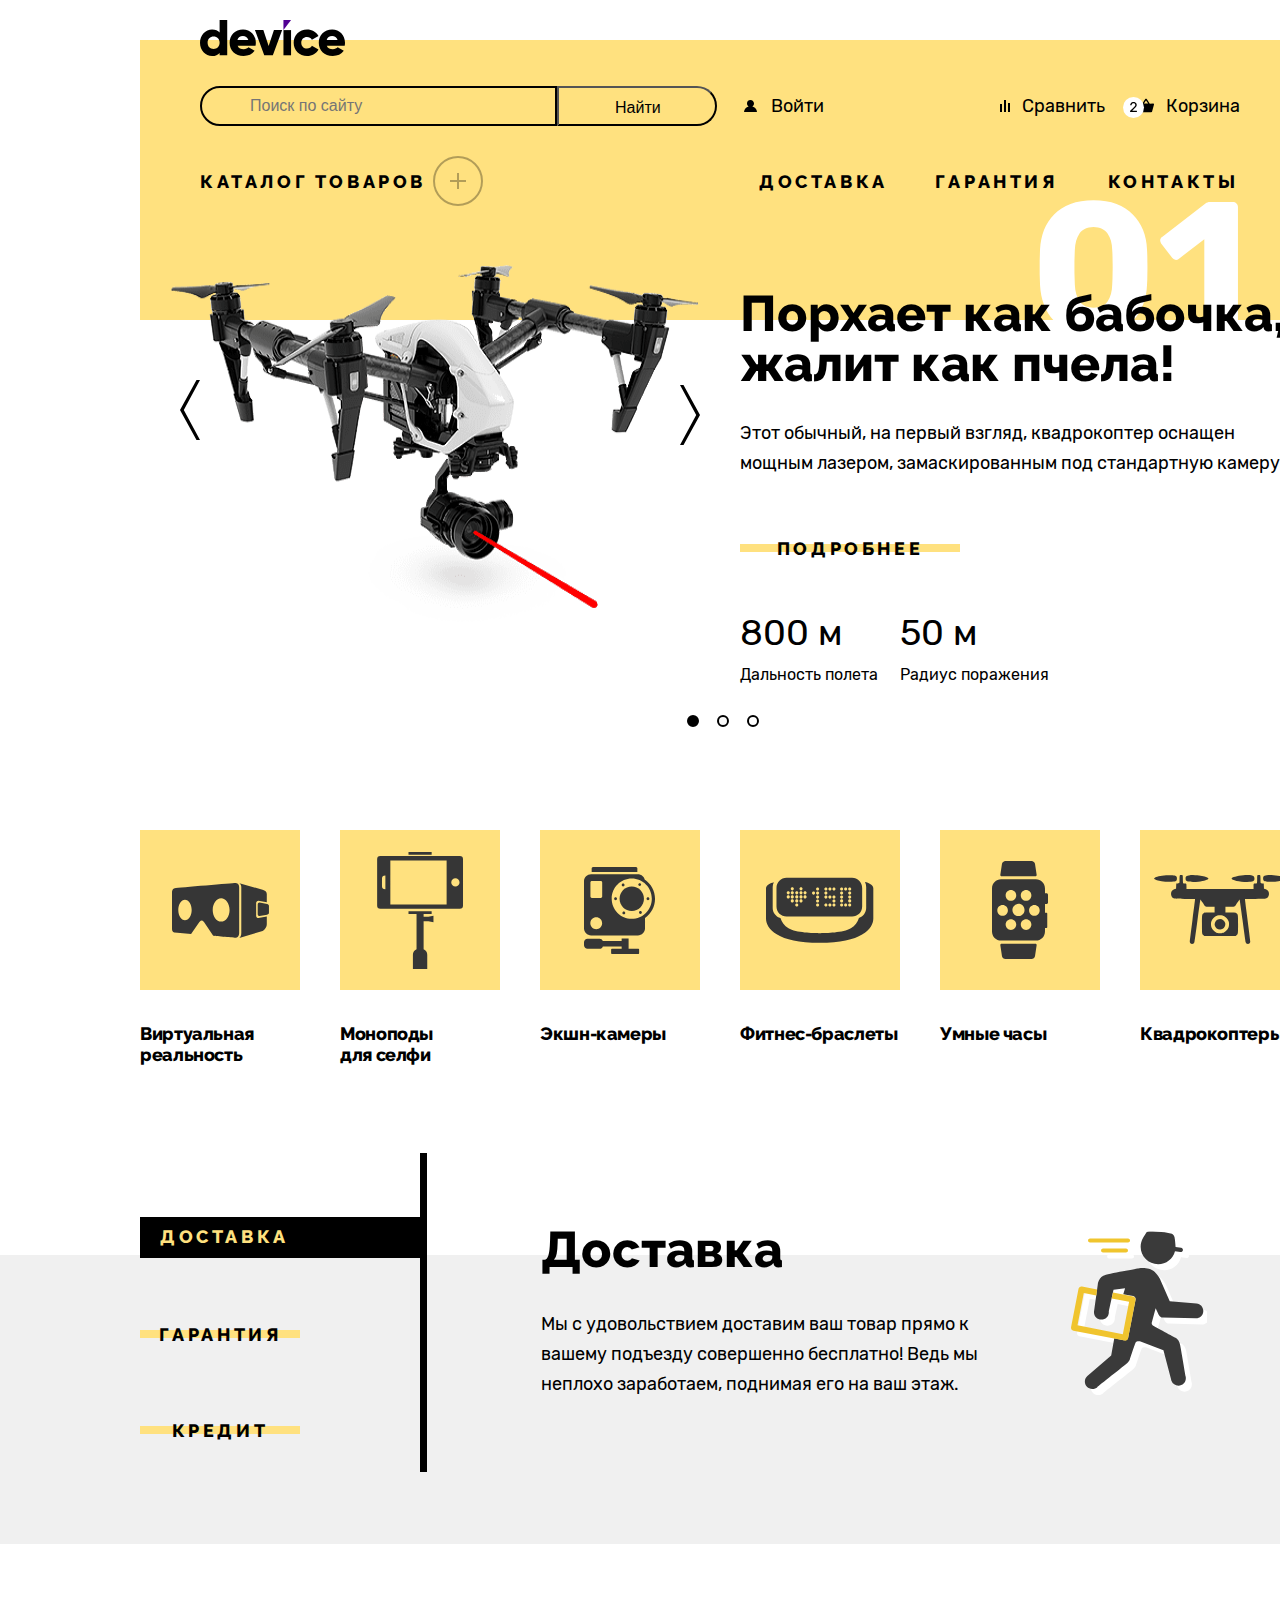
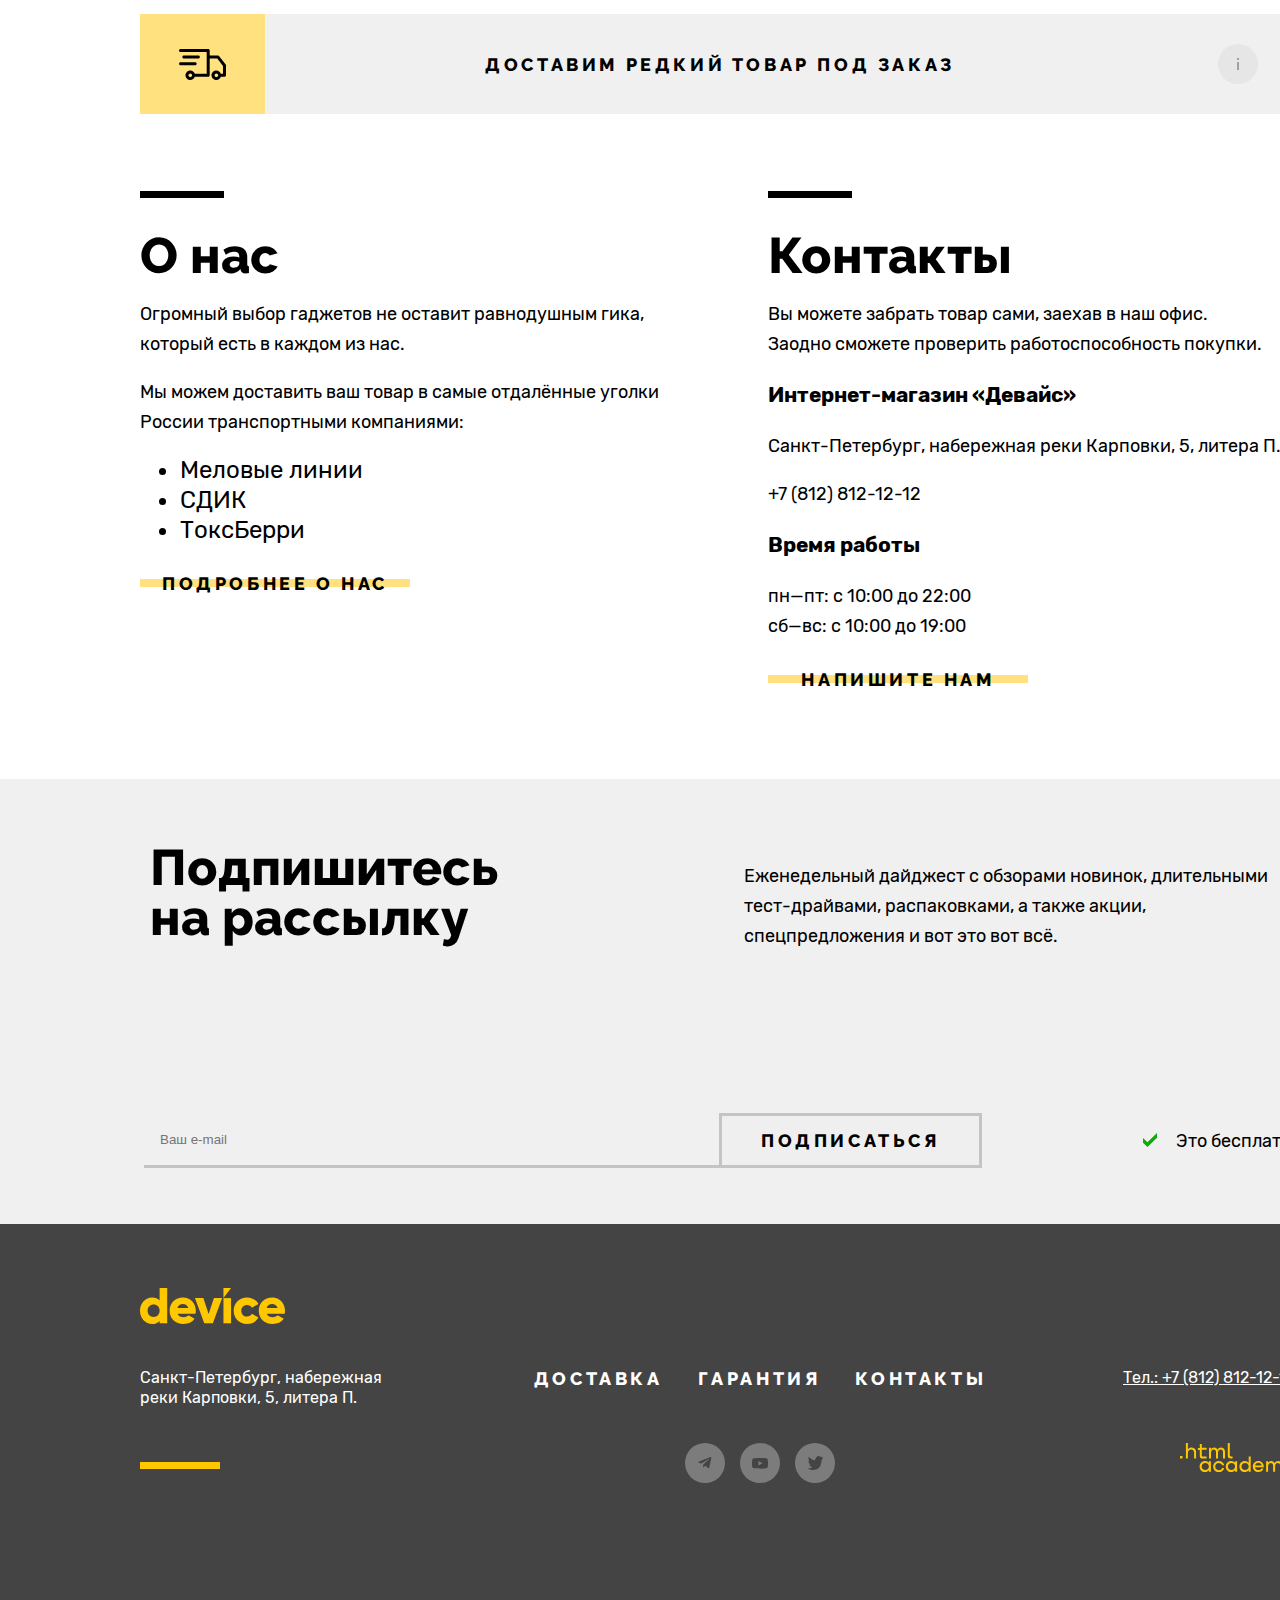
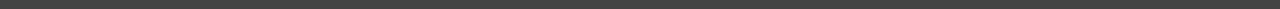
==== 4/index.html @ 99809925 ":heavy_check_mark: Сборка #4" ====
<!DOCTYPE html>
<html lang="ru">

  <head>
    <meta charset="utf-8">
    <title>Девайс</title>
    <link rel="stylesheet" href="styles/styles.css">
    <link rel="icon" type="image/png" size="32x32" href="images/favicon.png">
    <base href="https://htmlacademy-htmlcss.github.io/2248995-device-36/4/">
</head>

  <body>
    <header class="page-header">
      <h1 class="visually-hidden" id="index">Магазин "Девайс"</h1>
      <a aria-current="page">
        <img class="logo logo-header" src="images/header/logo.svg" width="145" height="36"
          alt="Логотип Магазина Девайс.">
      </a>
      <div class="navigation-container">
        <div class="form-navigation">
          <form class="form-search" action="https://echo.htmlacademy.ru/courses" method="get">
            <label class="visually-hidden search" for="search">Поиск по сайту</label>
            <input class="search" type="text" required placeholder="Поиск по сайту" id="search">
            <button class="search-submit" type="submit" value="Найти">Найти</button>
          </form>
          <ul class="navigation-list navigation-user">
            <li class="navigation-item ">
              <a class="navigation-link login" href="#">Войти</a>
            </li>
            <li class="navigation-item">
              <a class="navigation-link comparison" href="#">Сравнить</a>
            </li>
            <li class="navigation-item">
              <a class="navigation-link basket" href="#">Корзина</a>
            </li>
          </ul>
        </div>
        <nav>
          <ul class="page-navigation">
            <li class="navigation-item navigation-item-catalog">
              <a class="navigation-link link navigation-catalog" href="#">Каталог товаров</a>
              <ul class="subcatalog">
                <li><a href="">Виртуальная реальность</a></li>
                <li><a href="">Моноподы для селфи</a></li>
                <li><a href="">Экшн-камеры"</a></li>
                <li><a href="">Фитнес-браслеты</a></li>
                <li><a href="">Умные часы</a></li>
                <li><a href="">Квадрокоптеры</a></li>
              </ul>
            </li>
            <li class="navigation-item navigation-delivery ">
              <a class="navigation-link link" href="#">Доставка</a>
            </li>
            <li class="navigation-item navigation-guarantee">
              <a class="navigation-link link" href="#">Гарантия</a>
            </li>
            <li class="navigation-item navigation-cotacts">
              <a class="navigation-link link" href="#">Контакты</a>
            </li>
            </li>
          </ul>
        </nav>
      </div>
    </header>

    <main class="main-index">
      <div class="main-container">
        <section class="slider-slogan-container">
          <img class="slider" src="images/main/png/slider-1.png" width="560" height="560" alt="Квадрокоптер.">
          <button class="button-back" type="button">
            <span class="visually-hidden ">Кнопка назад</span>
          </button>
          <button class="button-go" type="button">
            <span class="visually-hidden ">Кнопка вперед</span>
          </button>
          <div class="slogan-conteiner">
            <img class="slider-number" src="images/main/svg/01.svg" width="250" height="135" alt="Слайдер номер 01.">
            <p class="slogan">Порхает как бабочка, жалит как пчела!</p>
            <p class="slogan-desc">
              Этот обычный, на первый взгляд,
              квадрокоптер оснащен мощным лазером,
              замаскированным под стандартную камеру.
            </p>
            <a class="navigation-link link link-slogan" href="#">Подробнее</a>
            <dl class="table">
              <dt class="product-value-800">800 м</dt>
              <dd class="product-desc-800">Дальность полета</dd>
              <dt class="product-value-50">50 м</dt>
              <dd class="product-desc-50">Радиус поражения</dd>
            </dl>
            <ul class="slider-pagination">
              <li class="slider-pagination-1"></li>
              <li class="slider-pagination-2"></li>
              <li class="slider-pagination-3"></li>
            </ul>
          </div>
        </section>


        <section class="slider-slogan-container no-visually">
          <img class="slider" src="images/main/png/slider-2.png" width="560" height="560" alt="Фитнес-браслет.">
          <div class="slogan-conteiner">
            <img class="slider-number" src="images/main/svg/02.svg" width="250" height="135" alt="Слайдер номер 02.">
            <button class="button-back" type="button">
              <span class="visually-hidden ">Кнопка назад</span>
            </button>
            <button class="button-go" type="button">
              <span class="visually-hidden ">Кнопка вперед</span>
            </button>
            <p class="slogan">Худеем правильно!</p>
            <p class="slogan-desc">
              Мотивирующие фитнес-браслеты помогут найти в себе силы
              не пропускать занятия и соблюдать диету.
            </p>
            <a class="navigation-link link link-slogan" href="#">Подробнее</a>
            <dl class="table">
              <dt class="product-value-48">48 часов</dt>
              <dd class="product-desc-48">Без подзарядки</dd>
            </dl>
            <ul class="slider-pagination">
              <li class="slider-pagination-1"></li>
              <li class="slider-pagination-2"></li>
              <li class="slider-pagination-3"></li>
            </ul>
          </div>
        </section>

        <section class="slider-slogan-container no-visually">
          <img class="slider" src="images/main/png/slider-3.png" width="560" height="560" alt="Палка для селфи.">
          <div class="slogan-conteiner">
            <img class="slider-number" src="images/main/svg/03.svg" width="250" height="135" alt="Слайдер номер 03.">
            <button class="button-back" type="button">
              <span class="visually-hidden ">Кнопка назад</span>
            </button>
            <button class="button-go" type="button">
              <span class="visually-hidden ">Кнопка вперед</span>
            </button>
            <p class="slogan">Делай селфи,как Бен Стиллер!</p>
            <p class="slogan-desc">
              Самая длинная палка для селфи доступна в нашем магазине.
              Восемь (Восемь, Карл!) метров длиной и весом всего 5 кг.
            </p>
            <a class="navigation-link link link-slogan" href="#">Подробнее</a>
            <dl class="table">
              <dt class="product-value-8">8,5 м</dt>
              <dd class="product-desc-8">Длина палки</dd>
              <dt class="product-value-5">5 кг</dt>
              <dd class="product-desc-5">Вес палки</dd>
              <dt class="product-value-karbon">Карбон</dt>
              <dd class="product-desc-karbon">Материал</dd>
            </dl>
            <ul class="slider-pagination">
              <li class="slider-pagination-1"></li>
              <li class="slider-pagination-2"></li>
              <li class="slider-pagination-3"></li>
            </ul>
          </div>
        </section>


        <section class="gadjets container">
          <h2 class="visually-hidden">Гаджеты</h2>
          <ul class="menu-gadjets">
            <li class="navigation-item-gadjets">
              <a class="navigation-link-gadjets" href="#">Виртуальная реальность</a>
            </li>
            <li class="navigation-item-gadjets">
              <a class="navigation-link-gadjets monopods" href="catalog.html">Моноподы <br> для селфи</a>
            </li>
            <li class="navigation-item-gadjets">
              <a class="navigation-link-gadjets action" href="#">Экшн-камеры</a>
            </li>
            <li class="navigation-item-gadjets">
              <a class="navigation-link-gadjets fitness" href="#">Фитнес-браслеты</a>
            </li>
            <li class="navigation-item-gadjets">
              <a class="navigation-link-gadjets smart" href="#">Умные часы</a>
            </li>
            <li class="navigation-item-gadjets">
              <a class="navigation-link-gadjets quadrocopters" href="#">Квадрокоптеры</a>
            </li>
          </ul>
        </section>


        <section class="service">
          <div class="service-container container">
            <ul class="service-container-wrapper">
              <li class="navigation-item">
                <a class="navigation-link link-delivery link-active" href="#">Доставка</a>
              </li>
              <li class="navigation-item">
                <a class="navigation-link link link-guarantee link-no-active" href="#">Гарантия</a>
              </li>
              <li class="navigation-item">
                <a class="navigation-link link link-no-active" href="#">Кредит</a>
              </li>
            </ul>
            <div class="subtitle-delivery-container">
              <h2 class="subtitle subtitle-delivery">Доставка</h2>
              <p class="delivery">
                Мы с удовольствием доставим ваш товар прямо к вашему подъезду
                совершенно бесплатно! Ведь мы неплохо заработаем, поднимая его на ваш
                этаж.
              </p>
            </div>
          </div>
        </section>

        <section class="service no-visually">
          <div class="service-container container">
            <ul class="service-container-wrapper">
              <li class="navigation-item">
                <a class="navigation-link link link-delivery link-no-active" href="#">Доставка</a>
              </li>
              <li class="navigation-item">
                <a class="navigation-link link-guarantee link-active" href="#">Гарантия</a>
              </li>
              <li class="navigation-item">
                <a class="navigation-link link link-no-active" href="#">Кредит</a>
              </li>
            </ul>
            <div class="subtitle-delivery-container">
              <h2 class="subtitle subtitle-delivery">Гарантия</h2>
              <p class="guarantee">
                Если из-за возгорания купленного у нас товара у вас <br>
                сгорит дом — не переживайте, мы выдадим вам новый <br>
                Товар, не дом, конечно же.
              </p>
            </div>
          </div>
        </section>

        <section class="service no-visually">
          <div class="service-container container">
            <ul class="service-container-wrapper">
              <li class="navigation-item">
                <a class="navigation-link link-delivery link-no-active" href="#">Доставка</a>
              </li>
              <li class="navigation-item">
                <a class="navigation-link link link-guarantee link-no-active" href="#">Гарантия</a>
              </li>
              <li class="navigation-item">
                <a class="navigation-link link lin-kredit link-active" href="#">Кредит</a>
              </li>
            </ul>
            <div class="subtitle-delivery-container">
              <h2 class="subtitle subtitle-delivery">Кредит</h2>
              <p class="credit">
                Залезть в долговую яму стало проще! Кредитные <br>
                консультанты подберут для вас наиболее выгодные <br>
                условия кредита. Выгодные для банка, разумеется.
              </p>
            </div>
          </div>
        </section>



        <div class="container-delivery">
          <a class="navigation-link navigation-link-rare" href="">
            <p class="link rare">Доставим редкий товар под заказ</p>
          </a>
        </div>

        <div class="about-contacts-conteiner container">
          <section class="about">
            <h2 class="subtitle subtitle-about-us">О нас</h2>
            <p>
              Огромный выбор гаджетов не оставит равнодушным гика, который есть в
              каждом из нас.
            </p>
            <p>
              Мы можем доставить ваш товар в самые отдалённые уголки России
              транспортными компаниями:
            </p>
            <ul>
              <li class="navigation-item subject">Меловые линии</li>
              <li class="navigation-item subject">СДИК</li>
              <li class="navigation-item subject">ТоксБерри</li>
            </ul>
            <a class="navigation-link link about-us" href="#">Подробнее о нас</a>
          </section>
          <section class="contacts">
            <h2 class="subtitle subtitle-contacts">Контакты</h2>
            <p>
              Вы можете забрать товар сами, заехав в наш офис. <br>Заодно сможете
              проверить работоспособность покупки.
            </p>
            <h3 class="subject">Интернет-магазин «Девайс»</h3>
            <p>Санкт-Петербург, набережная реки Карповки, 5, литера П.</p>
            <p>+7 (812) 812-12-12</p>
            <h3 class="subject">Время работы</h3>
            <p>
              пн—пт: с 10:00 до 22:00<br>
              сб—вс: с 10:00 до 19:00
            </p>
            <a class="navigation-link link write-me" href="#">Напишите нам</a>
          </section>
        </div>

        <div class="subscription-container">
          <section class="subscription-wrapper">
            <div class="subscription">
              <h2 class="subtitle subtitle-subscription">Подпишитесь на рассылку</h2>
              <p class="text">
                Еженедельный дайджест с обзорами новинок, длительными тест-драйвами,
                распаковками, а также акции, спецпредложения и вот это вот всё.
              </p>
            </div>

            <form class="form-subscription" action="https://echo.htmlacademy.ru/courses" method="post">
              <label for="newsletter-email"></label>
              <input class="user-email" type="email" placeholder="Ваш e-mail" required id="newsletter-email">
              <button class="submit link" type="submit">Подписаться</button>
              <span class="ok">Это бесплатно</span>
            </form>
          </section>
        </div>
      </div>
    </main>

    <footer class="page-footer">
      <div class="footer-container">
        <a class="" href="index.html">
          <img class="footer-logo" src="images/footer/logo-footer.svg" width="145" height="36" alt="Магазин Девайс.">
        </a>
        <p class="address-text">Санкт-Петербург, набережная <br> реки Карповки, 5, литера П.</p>
        <ul class="footer-navigation">
          <li class="navigation-item">
            <a class="navigation-link link" href="#">Доставка</a>
          </li>
          <li class="navigation-item">
            <a class="navigation-link link" href="#">Гарантия</a>
          </li>
          <li class="navigation-item">
            <a class="navigation-link link" href="#">Контакты</a>
          </li>
        </ul>
        <div class="socials">
          <a class="telegram" href="https://t.me/htmlacademy"></a>
          <a class="youtube" href="https://www.youtube.com/user/htmlacademyru"></a>
          <a class="twitter" href="https://twitter.com/htmlacademy_ru"></a>
        </div>
        <a class="phone" href="+78128121212">Тел.: +7 (812) 812-12-12</a>
        <a class="htmlacademy-link" href="https://htmlacademy.ru">
          <img class="footer-htmlacademy" src="images/footer/link-all.svg" width="115" height="33"
            alt="Вебсайт htmlacademy.">
        </a>
      </div>
    </footer>
  </body>

</html>
---- 4/styles/styles.css ----
@font-face {
  font-family: "Rubik";
  font-style: normal;
  font-weight: 400;
  src: url("../fonts/rubik/rubik-400.woff2") format("woff2");
  font-display: swap;
}

@font-face {
  font-family: "Rubik";
  font-style: normal;
  font-weight: 700;
  src: url("../fonts/rubik/rubik-700.woff2") format("woff2");
  font-display: swap;
}

@font-face {
  font-family: "Raleway";
  font-style: normal;
  font-weight: 800;
  src: url("../fonts/raleway/raleway-800.woff2") format("woff2");
  font-display: swap;
}

.visually-hidden {
  position: absolute;
  width: 1px;
  height: 1px;
  margin: -1px;
  border: 0;
  padding: 0;
  white-space: nowrap;
  clip-path: inset(100%);
  clip: rect(0 0 0 0);
  overflow: hidden;
}

html {
  height: 100%;
}

body {
  font-family: "Rubik", sans-serif;
  font-weight: 400;
  font-size: 18px;
  line-height: 30px;
  color: #000000;
  background-color: #ffffff;
  min-width: 1440px;
  margin: 0;
  display: flex;
  flex-direction: column;
  min-height: 100%;
}

/*Стили для indexa*/

.navigation-item,
.catolog-filter-list,
.product-card-group,
.pagination,
.breadcrumbs-list {
  list-style-type: none;
}

.page-header {
  color: #000000;
  max-width: 1040px;
  margin: 0 auto;
  padding-top: 20px;
  padding-left: 60px;
  padding-right: 60px;
  background-color: #FFE17F;
  height: 300px;
  background-image: linear-gradient(to bottom, #ffffff 40px, #FFE17F 40px);
}

.page-header-catalog {
  height: 206px;
}

.logo {
  display: block;
  margin-bottom: 30px;
}

.logo:hover {
  opacity: 60%;
}

.logo:active {
  opacity: 30%;
}

.logo:focus-visible {
  outline: 2px solid #AF4FFF;
}


.form-navigation {
  display: flex;
  align-items: center;
  margin-bottom: 30px;
}

.form-search {
  width: 517px;
  display: flex;
  height: 40px;
  background-color: #FFE17F;
  margin-right: 27px;

}

.search {
  width: 359px;
  background-color: #FFE17F;
  border: 2px solid #000000;
  border-radius: 50px 0 0 50px;
  margin: 0;
  padding-top: 10px;
  padding-bottom: 10px;
  padding-left: 48px;
  outline: none;
  font-size: 16px;
  line-height: 20px;
}

.search-submit {
  width: 160px;
  background-color: #FFE17F;
  border-radius: 0 50px 50px 0;
  border-color: #000000;
  padding: 10px 56px;
  font-size: 16px;
  line-height: 20px;
}

.navigation-user {
  display: flex;
  flex-wrap: wrap;
  margin: 0;
  padding: 0;
  width: 606px;
  align-items: center;

}

.login {
  position: relative;
  margin-right: 176px;
  min-height: 30px;
  display: flex;
  align-items: center;
  padding-left: 27px;
}

.login::before {
  content: "";
  display: block;
  width: 13px;
  height: 12px;
  background-color: #FFE17F;
  background-image: url("../images/header/man.svg");
  background-repeat: no-repeat;
  background-position: 50% 50%;
  position: absolute;
  top: 9px;
  bottom: 9px;
  left: 0;
}

.login-user {
  margin-right: 28px;
}

.login-go {
  margin-right: 26px;
  opacity: 30%;
}

.comparison {
  position: relative;
  min-height: 30px;
  display: flex;
  align-items: center;
  padding-left: 22px;
  margin-right: 18px;
}

.comparison::before {
  content: "";
  display: block;
  width: 10px;
  height: 12px;
  background-color: #FFE17F;
  background-image: url("../images/header/comparison.svg");
  background-repeat: no-repeat;
  background-position: 50% 50%;
  position: absolute;
  top: 9px;
  bottom: 9px;
  left: 0;

}

.basket {
  position: relative;
  min-height: 30px;
  display: flex;
  align-items: center;
  padding-left: 43px;
}

.basket::before {
  content: "";
  display: block;
  width: 31px;
  height: 21px;
  background-color: #FFE17F;
  background-image: url("../images/header/basket.svg");
  background-repeat: no-repeat;
  background-position: 50% 50%;
  position: absolute;
  top: 6px;
  bottom: 10px;
  left: 0;
}

.link {
  letter-spacing: 0.2em;
  border: none;
  height: 20px;
}

.page-navigation {
  display: flex;
  margin: 0;
  padding: 0;
  flex-wrap: wrap;
  min-height: 21px;
  align-items: center;
}

.navigation-catalog {
  position: relative;
  padding-right: 57px;
  padding-top: 15px;
  padding-bottom: 15px;
  margin-right: 276px;
  cursor: pointer;
  z-index: 1;
}

.navigation-catalog::before {
  content: "";
  display: block;
  width: 50px;
  height: 50px;
  background-image: url("../images/header/plus.svg");
  background-repeat: no-repeat;
  background-position: 50% 50%;
  position: absolute;
  right: 0;
  top: 0;
}

.navigation-item-catalog:focus-within .subcatalog {
  display: block;
}

.navigation-item-catalog:focus .subcatalog {
  background-color: #FFE17F;
  width: 1160px;
  height: 180px;
  display: flex;
  z-index: 2;
}

.navigation-item-catalog:active .subcatalog {
  display: block;
}

.subcatalog {
  display: none;
  list-style: none;
  text-decoration: none;
}

.navigation-cotacts {
  margin-left: 50px;
}

.navigation-guarantee {
  margin-left: 47px;
}

.main-index {
  flex-grow: 1;
}

.main-container {
  margin: 0 auto;
}

.slider-slogan-container {
  width: 1160px;
  margin: 0 auto;
  display: flex;
  margin-bottom: 70px;
  margin-top: -120px;
  height: 560px;
  position: relative;
}

.no-visually {
  display: none;
}

.slogan-conteiner {
  width: 560px;
  z-index: 1;
}

.slider {
  margin-top: -40px;
  margin-right: 40px;
}

.slider-number {
  height: 135px;
  width: 250px;
  padding-left: 274px;
}

.button-back {
  position: absolute;
  display: inline-block;
  width: 20px;
  height: 60px;
  background-color: #ffffff;
  border: none;
  padding: 0;
  top: 180px;
  left: 40px;
  cursor: pointer;
}

.button-back:hover {
  opacity: 60%;
}

.button-back:active {
  opacity: 30%;
}

.button-back:focus-visible {
  outline: 2px solid #AF4FFF;
}

.button-go:disabled {
  opacity: 10%;
}

.button-back::after {
  content: "";
  display: block;
  width: 20px;
  height: 60px;
  background-image: url("../images/main/svg/button-go.svg");
  background-repeat: no-repeat;
  background-position: 50% 50%;
  align-self: center;
  transform: rotate(180deg);
}

.button-go:hover {
  opacity: 60%;
}

.button-go:active {
  opacity: 30%;
}

.button-go:focus-visible {
  outline: 2px solid #AF4FFF;
}

.button-go:disabled {
  opacity: 10%;
}

.button-go {
  position: absolute;
  display: inline-block;
  width: 20px;
  height: 60px;
  background-color: #ffffff;
  border: none;
  padding: 0;
  top: 185px;
  left: 540px;
  cursor: pointer;
}

.button-go::after {
  content: "";
  display: block;
  width: 20px;
  height: 60px;
  background-image: url("../images/main/svg/button-go.svg");
  background-repeat: no-repeat;
  background-position: 50% 50%;
  border: none;
}

.slogan {
  font-family: "Raleway", sans-serif;
  font-weight: 800;
  font-size: 50px;
  line-height: 50px;
  margin: 0;
  margin-bottom: 29px;
  width: 545px;
  margin-top: -55px;
}

.product-desc-800,
.product-desc-50 {
  font-size: 16px;
  margin: 0;
}

.slogan-desc {
  margin: 0;
  margin-bottom: 50px;
}

.link-slogan {
  display: flex;
  margin-bottom: 50px;
  position: relative;
  width: 220px;
  justify-content: center;
  height: 40px;
  align-items: center;
}

.link-slogan::before {
  position: absolute;
  content: "";
  width: 220px;
  height: 8px;
  top: 16px;
  background-color: #FFE17F;
  z-index: -1;
}

.link-slogan:hover {
  background-color: #FFE17F;
  height: 40px;
}

.table {
  display: grid;
  grid-template-columns: 160px 150px;
  grid-template-rows: 30px 30px;
  row-gap: 12px;
  margin: 0;
}

.product-value-800 {
  grid-row: 1/2;
  grid-column: 1/2;
}

.product-value-50 {
  grid-row: 1/2;
  grid-column: 2/3;
}

.product-desc-800 {
  grid-row: 2/3;
  grid-column: 1/2;
}

.product-desc-50 {
  grid-row: 2/3;
  grid-column: 2/3;
}

.product-value-48 {
  grid-row: 1/2;
  grid-column: 1/2;
}

.product-desc-48 {
  grid-row: 2/3;
  grid-column: 1/2;
}

.product-value-8 {
  grid-row: 1/2;
  grid-column: 1/2;
}

.product-value-5 {
  grid-row: 1/2;
  grid-column: 2/3;
}

.product-desc-8 {
  grid-row: 2/3;
  grid-column: 1/2;
}

.product-desc-5 {
  grid-row: 2/3;
  grid-column: 2/3;
}

.product-value-karbon {
  grid-row: 1/2;
  grid-column: 3/4;
}

.product-desc-karbon {
  grid-row: 2/3;
  grid-column: 3/4;
}

.product-value-800,
.product-value-50,
.product-value-48,
.product-value-8,
.product-value-5,
.product-value-karbon {
  font-size: 36px;
  line-height: 30px;
  margin: 0;
}

.product-desc-800,
.product-desc-50,
.product-desc-48,
.product-desc-8,
.product-desc-5,
.product-desc-karbon {
  margin: 0;
}

.slider-pagination {
  display: flex;
  list-style: none;
  min-width: 76px;
  gap: 30px;
  margin: 0;
  padding: 0;
  cursor: pointer;
}

.slider-pagination-1 {
  position: relative;
}

.slider-pagination-1::before {
  content: "";
  position: absolute;
  width: 12px;
  height: 12px;
  background-color: #000000;
  border-radius: 50%;
  border: 2px solid #000000;
  box-sizing: border-box;
  left: -53px;
  top: 25px;
}

.slider-pagination-2 {
  position: relative;
}

.slider-pagination-2::before {
  content: "";
  position: absolute;
  width: 12px;
  height: 12px;
  background-color: #f9f9f9;
  border-radius: 50%;
  border: 2px solid #000000;
  box-sizing: border-box;
  left: -53px;
  top: 25px;
}

.slider-pagination-3 {
  position: relative;
}

.slider-pagination-3::before {
  content: "";
  position: absolute;
  width: 12px;
  height: 12px;
  background-color: #ffffff;
  border-radius: 50%;
  border: 2px solid #000000;
  box-sizing: border-box;
  left: -53px;
  top: 25px;
}

.navigation-link {
  font-family: "Raleway", sans-serif;
  line-height: 21px;
  font-size: 18px;
  font-weight: 800;
  color: inherit;
  text-decoration: none;
  text-transform: uppercase;
}

.navigation-list .navigation-link {
  font-family: "Rubik", sans-serif;
  font-weight: 400;
  text-transform: none;
}

.gadjets {
  font-size: 18px;
  line-height: 24px;
}

.menu-gadjets {
  width: 1160px;
  margin: 0 auto;
  display: flex;
  flex-wrap: wrap;
  list-style: none;
  font-weight: 700;
  letter-spacing: -0.02em;
  line-height: 20px;
  gap: 40px;
  padding: 0;
  height: 253px;
  margin-bottom: 70px;
}

.navigation-item-gadjets:hover {
  background-color: #FFC700;
}

.navigation-item-gadjets:active {
  opacity: 30%;
}

.navigation-item-gadjets:focus-visible {
  outline: 2px solid #AF4FFF;
  height: 257px;
}

.navigation-link-gadjets {
  color: #000000;
  text-decoration: none;
  position: relative;
  display: block;
  font-family: "Raleway", sans serif;
  line-height: 21px;
  font-weight: 800;
  width: 160px;
  margin-bottom: 70px;
}

.navigation-link-gadjets::before {
  content: "";
  display: block;
  width: 160px;
  height: 160px;
  background-color: #FFE17F;
  background-image: url("../images/main/svg/virtual-reality.svg");
  background-repeat: no-repeat;
  background-position: 50% 50%;
  margin-bottom: 33px;
}

.monopods::before {
  content: "";
  display: block;
  width: 160px;
  height: 160px;
  background-color: #FFE17F;
  background-image: url("../images/main/svg/monopods.svg");
  background-repeat: no-repeat;
  background-position: 50% 50%;
  margin-bottom: 33px;
}

.action::before {
  content: "";
  display: block;
  width: 160px;
  height: 160px;
  background-color: #FFE17F;
  background-image: url("../images/main/svg/action-camers.svg");
  background-repeat: no-repeat;
  background-position: 50% 50%;
  margin-bottom: 33px;
}

.fitness::before {
  content: "";
  display: block;
  width: 160px;
  height: 160px;
  background-color: #FFE17F;
  background-image: url("../images/main/svg/fitness-bracelets.svg");
  background-repeat: no-repeat;
  background-position: 50% 50%;
  margin-bottom: 33px;
}

.smart::before {
  content: "";
  display: block;
  width: 160px;
  height: 160px;
  background-color: #FFE17F;
  background-image: url("../images/main/svg/smart-watch.svg");
  background-repeat: no-repeat;
  background-position: 50% 50%;
  margin-bottom: 33px;
}

.quadrocopters::before {
  content: "";
  display: block;
  width: 160px;
  height: 160px;
  background-color: #FFE17F;
  background-image: url("../images/main/svg/quadrocopters.svg");
  background-repeat: no-repeat;
  background-position: 50% 50%;
  margin-bottom: 33px;
}

.container-delivery {
  width: 1160px;
  margin: 0 auto;
  align-items: center;
  margin-bottom: 117px;
}





/* Сервис*/

.service {
  margin-bottom: 70px;
  height: 391px;
  background-color: #f0f0f0;
  background-image: linear-gradient(to bottom, #ffffff 102px, #f0f0f0 102px);
}

.service-container {
  margin: 0 auto;
  display: flex;
}

.service-container-wrapper {
  padding: 0;
  margin: 0;
  margin-right: 116px;
  padding-top: 64px;
  position: relative;
  letter-spacing: 0.2em;
}

.service-container-wrapper::before {
  content: "";
  display: block;
  width: 7px;
  height: 319px;
  background-color: #000000;
  background-repeat: no-repeat;
  position: absolute;
  left: 280px;
  top: 0;
}

.link-delivery,
.link-guarantee {
  margin-bottom: 56px;
}

.link-active {
  width: 265px;
  color: #FFE17F;
  background-color: #000000;
  align-items: center;
  padding-top: 9px;
  padding-bottom: 11px;
  padding-left: 20px;
  position: relative;
  z-index: 1;
}

.link-active:hover {
  padding-left: 65px;
  max-width: 220px;
}

.link-active:active {
  padding-left: 65px;
}

.link-active:focus-visible {
  outline: 2px solid #AF4FFF;
}

.link-no-active {
  width: 160px;
  height: 40px;
  color: #000000;
  position: relative;
  justify-content: center;
  z-index: 1;
}

.link-no-active:before {
  position: absolute;
  content: "";
  width: 160px;
  height: 8px;
  left: 0;
  top: 16px;
  background-color: #FFE17F;
  z-index: -1;
}

.link-no-active:hover {
  background-color: #FFE17F;
  height: 40px;
  z-index: 0;
}

.link-no-active:active {
  background-color: #FFC700;
  height: 40px;
  z-index: 3;
}

.link-no-active:focus-visible {
  outline: 2px solid #AF4FFF;

}

.subtitle {
  font-family: "Raleway", sans-serif;
  font-weight: 800;
  font-size: 50px;
  line-height: 50px;
  text-transform: none;
  margin: 0;
}

.subtitle-delivery-container {
  padding-top: 72px;
}

.subtitle-delivery {
  margin-bottom: 34px;
}

.delivery {
  font-size: 18px;
  line-height: 30px;
  width: 448px;
  margin: 0;
  position: relative;
}

.delivery::after {
  content: "";
  position: absolute;
  width: 136px;
  height: 164px;
  background-image: url("../images/main/svg/man.svg");
  background-repeat: no-repeat;
  top: -78px;
  left: 530px;
}

.guarantee {
  position: relative;
  margin: 0;
}

.guarantee::after {
  content: "";
  position: absolute;
  width: 171px;
  height: 195px;
  background-image: url("../images/main/svg/guarantee.svg");
  background-repeat: no-repeat;
  top: -92px;
  left: 530px;
}

.credit {
  position: relative;
  margin: 0;
}

.credit::after {
  content: "";
  position: absolute;
  width: 156px;
  height: 188px;
  background-repeat: no-repeat;
  background-image: url("../images/main/svg/credit.svg");
  top: -92px;
  left: 530px;
}



.navigation-item a {
  display: flex;
  align-items: center;
}

.rare {
  width: 1160px;
  background-color: #F0F0F0;
  height: 100px;
  position: relative;
  font-family: "Raleway", sans serif;
  color: inherit;
  margin-bottom: 70px;
  display: flex;
  align-items: center;
  justify-content: center;
}

.rare::before {
  position: absolute;
  content: "";
  width: 125px;
  height: 100px;
  background-color: #FFE17F;
  background-image: url("../images/main/svg/truck.svg");
  background-repeat: no-repeat;
  background-position: 50% 50%;
  left: 0;
}

.rare::after {
  position: absolute;
  content: "";
  width: 40px;
  height: 40px;
  background-color: rgba(220, 220, 220, 0.5);
  background-image: url("../images/main/svg/frame.svg");
  background-repeat: no-repeat;
  background-position: 50% 50%;
  right: 42px;
  border-radius: 50%;
}


.about-contacts-conteiner {
  width: 1160px;
  display: flex;
  justify-content: space-between;
}

.about {
  width: 520px;
}

.subtitle-about-us {
  position: relative;
}

.subtitle-about-us::before {
  position: absolute;
  content: "";
  width: 84px;
  height: 7px;
  background-color: #000000;
  left: 0;
  top: -40px;
  margin-bottom: 40px;
}

.subtitle-contacts {
  position: relative;
}

.subtitle-contacts::before {
  position: absolute;
  content: "";
  width: 84px;
  height: 7px;
  background-color: #000000;
  left: 0;
  top: -40px;
  margin-bottom: 40px;
}

.contacts {
  width: 532px;
  padding-bottom: 10px;
  margin-bottom: 70px;
}

.navigation-item.subject {
  font-weight: 700px;
  font-size: 24px;
  line-height: 30px;
  list-style: disc;
}

.about-us {
  position: relative;
  width: 270px;
  height: 40px;
  display: flex;
  align-items: center;
  justify-content: center;
}

.about-us::before {
  position: absolute;
  content: "";
  width: 270px;
  height: 8px;
  top: 16px;
  background-color: #FFE17F;
  z-index: -1;
}

.about-us:hover {
  background-color: #FFE17F;
  height: 40px;
}

.write-me {
  display: flex;
  position: relative;
  align-items: center;
  justify-content: center;
  width: 260px;
  height: 40px;
}

.write-me::before {
  position: absolute;
  content: "";
  width: 260px;
  height: 8px;
  top: 16px;
  background-color: #FFE17F;
  z-index: -1;
}

.write-me:hover {
  background-color: #FFE17F;
  height: 40px;
}

.write-me:focus {
  outline: 2px solid #AF4FFF;

}

.write-me:active {
  background-color: #FFC700;
}

.subscription-container {
  background-color: #f0f0f0;
  padding: 64px 133px 56px 141px;
}

.subscription-wrapper {
  width: 1160px;
  margin: 0 auto;
}

.subscription {
  display: flex;
  justify-content: space-between;
  margin-bottom: 144px;
}

.text {
  max-width: 560px;
}

.subtitle-subscription {
  display: inline;
  padding-left: 6px;
  width: 348px;
  margin: 0;
}

.form-subscription {
  width: 1158px;
  min-height: 55px;
  display: flex;
  align-items: baseline;
}

.user-email {
  width: 557px;
  background-color: #f0f0f0;
  border: none;
  border-bottom: 3px solid #C4C4C4;
  padding-left: 16px;
  display: flex;
  align-self: stretch;
}

.submit {
  font-family: "Raleway", sans-serif;
  font-weight: 800;
  font-size: 18px;
  line-height: 21px;
  letter-spacing: 0.2em;
  align-items: center;
  text-align: center;
  border: 3px solid #C4C4C4;
  text-transform: uppercase;
  min-height: 55px;
  padding: 0;
  padding-left: 39px;
  padding-right: 39px;
}

.submit:hover {
  background-color: #000000;
  color: #F0F0F0;
  border: none;
}

.submit:focus {
  outline: #C4C4C4;
  border: 2px solid #AF4FFF;
  color: #000000;
  background-color: #f0f0f0;
}

.submit:active {
  background-color: #000000;
  color: #FFFFFF;
  ;
}

.ok {
  width: 160px;
  margin-left: auto;
  position: relative;
  display: flex;
  justify-content: flex-end;
  min-height: 30px;
}

.ok::before {
  content: "";
  display: block;
  width: 14px;
  height: 14px;
  background-image: url("../images/main/svg/ok.svg");
  background-repeat: no-repeat;
  background-position: 50% 50%;
  position: absolute;
  left: 1px;
  top: 7px;
}

.page-footer {
  background-color: #444444;
  color: #ffffff;
  height: 321px;
  width: auto;
  padding: 64px 140px 0;
}

.footer-container {
  width: 1160px;
  margin: 0 auto;
  display: grid;
  grid-template-columns: 300px 500px 215px;
  column-gap: 70px;
  row-gap: 35px;

}

.address-text {
  display: block;
  font-size: 16px;
  line-height: 20px;
  margin: 0;
  grid-column: 1/2;
}

.footer-navigation {
  display: flex;
  justify-self: center;
  gap: 35px;
  padding: 0;
  margin: 0;
  grid-column: 2/3;
}

.footer-logo {
  margin: 0;
  display: inline-block;
  align-items: center;
}

.footer-container {
  position: relative;
}

.footer-container::before {
  position: absolute;
  content: "";
  width: 80px;
  height: 7px;
  background-color: #FFC700;
  top: 174px;
  left: 0;
}

.phone {
  color: inherit;
  display: block;
  font-size: 16px;
  line-height: 20px;
  grid-column: 3/4;
  grid-row: 2/3;
  justify-self: end;
}

.htmlacademy-link {
  margin: 0;
  grid-column: 3/4;
  justify-self: end;
}

.socials {
  display: flex;
  flex-wrap: wrap;
  justify-self: center;
  gap: 15px;
  grid-column: 2/3;
}

.telegram {
  color: #000000;
  text-decoration: none;
  position: relative;
  display: block;
  width: 40px;
}

.telegram:hover {
  background-color: #FFC700;
  border-radius: 50%;
}

.telegram:active {
  background-color: #877c54;
  border-radius: 50%;
}

.telegram:focus {
  background-color: #383011;
  border-radius: 50%;
}

.telegram::before {
  content: "";
  display: block;
  width: 40px;
  height: 40px;
  background-color: rgba(255, 255, 255, 0.3);
  background-image: url("../images/footer/telegram.svg");
  background-repeat: no-repeat;
  background-position: 50% 50%;
  border-radius: 50%;
}

.youtube:hover {
  background-color: #FFC700;
  border-radius: 50%;
}

.youtube:active {
  background-color: #877c54;
  border-radius: 50%;
}

.youtube:focus {
  background-color: #383011;
  border-radius: 50%;
}

.youtube::before {
  content: "";
  display: block;
  width: 40px;
  height: 40px;
  background-color: rgba(255, 255, 255, 0.3);
  background-image: url("../images/footer/youtube.svg");
  background-repeat: no-repeat;
  background-position: 50% 50%;
  border-radius: 50%;
}

.twitter:hover {
  background-color: #FFC700;
  border-radius: 50%;
}

.twitter:active {
  background-color: #877c54;
  border-radius: 50%;
}

.twitter:focus {
  background-color: #383011;
  border-radius: 50%;
}

.twitter::before {
  content: "";
  display: block;
  width: 40px;
  height: 40px;
  background-color: rgba(255, 255, 255, 0.3);
  background-image: url("../images/footer/twitter.svg");
  background-repeat: no-repeat;
  background-position: 50% 50%;
  border-radius: 50%;
}


/* Стили для cataloga */

.product-card-filter {
  background-color: #f0f0f0;
}

.main-inner-container {
  background-color: #ffffff;
}

img {
  max-width: 100%;
  height: auto;
}

.container {
  width: 1160px;
  margin: 0 auto;
}

.inner-header-title {
  font-family: "Raleway", sans-serif;
  font-weight: 800;
  font-size: 50px;
  line-height: 50px;
  text-transform: none;
}

.breadcrumbs-link {
  font-family: "Rubik", sans-serif;
  font-weight: 400;
  font-size: 16px;
  line-height: 20px;
  text-decoration: none;
  color: #000000;
}


.breadcrumbs-list {
  display: flex;
  justify-content: flex-start;
  padding: 0;
  gap: 16px;
}

.breadcrumbs-item:not(:last-child) {
  padding-right: 20px;
}

.breadcrumbs-main {
  position: relative;
}

.breadcrumbs-main::after {
  position: absolute;
  content: "";
  width: 4px;
  height: 7px;
  background-image: url("../images/main/svg/breadcrumbs-vector.svg");
  background-repeat: no-repeat;
  top: 13px;
  left: 80px;
}

.breadcrumbs-catalog {
  position: relative;
}

.breadcrumbs-catalog::after {
  position: absolute;
  content: "";
  width: 4px;
  height: 7px;
  background-image: url("../images/main/svg/breadcrumbs-vector.svg");
  background-repeat: no-repeat;
  top: 13px;
  left: 145px;
}

.catalog-filter-group {
  border: none;
  margin: 0;
  padding: 0;
  margin-bottom: 47px;
}

.catolog-filter-list {
  margin: 0;
  padding: 0;
}

.product-card-container {
  width: 840px;
  background-color: #ffffff;
}

.button-show {
  display: flex;
  position: relative;
  align-items: center;
  justify-content: center;
  width: 220px;
  height: 40px;
  z-index: 1;
}

.button-show::before {
  position: absolute;
  content: "";
  width: 220px;
  height: 8px;
  top: 16px;
  background-color: #FFE17F;
  z-index: -1;
}

.button-show:hover {
  background-color: #FFE17F;
  height: 40px;
}

.popular-container {
  display: flex;
  width: 840px;
  height: 70px;
  background-color: #f0f0f0;
  align-items: center;
}

.popular {
  width: 139px;
  height: 30px;
  line-height: 30px;
  cursor: pointer;

}


.filter {
  font-family: "Raleway", sans-serif;
  font-weight: 800;
  font-size: 16px;
  line-height: 19px;
  text-transform: uppercase;
  letter-spacing: 0.2em;
  margin: 0;
}

.filter-subtitle {
  margin-bottom: 60px;
}

.filter-pupular {
  padding-left: 40px;
  margin-right: 206px;
  align-items: center;
  justify-self: center;
}

.popular {
  border: none;
  background-color: #f0f0f0;
  font-size: 18px;
  line-height: 30px;
  margin-right: 234px;
}

.button-popular-max {
  padding: 10px;
  background-image: url("../images/main/svg/popular-minmax.svg");
  background-repeat: no-repeat;
  background-position: 50% 50%;
  width: 11px;
  height: 10px;
  border: none;
  cursor: pointer;
  opacity: 20%;
}

.button-popular-min {
  padding: 10px;
  background-image: url("../images/main/svg/popular-minmax.svg");
  background-repeat: no-repeat;
  background-position: 50% 50%;
  transform: rotate(180deg);
  width: 11px;
  height: 10px;
  border: none;
  cursor: pointer;
  opacity: 20%;
}

.min-pupular {
  min-width: 30px;
  min-height: 30px;

}

.max-pupular {
  min-width: 30px;
  min-height: 30px;
  background-image: url(..);
}

.catalog-filter-title {
  font-weight: 700;
  line-height: 30px;
  position: relative;
}

.catalog-filter-title::before {
  position: absolute;
  content: "";
  background-color: #000000;
  width: 200px;
  border: 2px solid #000000;
  top: -12px;
}

.control {
  font-size: 16px;
  line-height: 20px;
}

.product-card-group {
  display: flex;
  flex-wrap: wrap;
  margin: 0;
  padding: 70px 40px 78px;
  gap: 40px;
}

.product-card-link {
  display: grid;
  grid-template-columns: 260px 100px;
  grid-template-rows: 380px 40px;
  row-gap: 32px;
}

.product {
  grid-column: 1/3;
  grid-row: 1/2;
  margin-bottom: 32px;
}

.product-card-title {
  font-family: "Rubik", sans-serif;
  font-weight: 700;
  font-size: 18px;
  line-height: 20px;
  letter-spacing: -0.02em;
  grid-column: 1/2;
  grid-row: 2/3;
  margin: 0;
  align-self: end;
  text-transform: none;
}

.product-card-price {
  font-family: "Rubik", sans-serif;
  font-weight: 400;
  font-size: 18px;
  line-height: 21px;
  grid-column: 2/3;
  grid-row: 2/3;
  justify-self: end;
}

.navigation-link-load {
  font-size: 16px;
  line-height: 19px;
}

.load {
  background-color: #ffffff;
  border: solid 3px #E5E5E5;
  text-align: center;
  padding: 18px;
  padding-left: 40px;
  padding-right: 40px;
  margin-left: 40px;
  margin-right: 40px;
  font-size: 16px;
  line-height: 19px;
  margin-bottom: 44px;
  max-height: 55px;
}

.pages {
  display: flex;
  align-items: center;
  background-color: #EBEBEB;
  margin: 0 40px 78px;
  width: 760px;
  justify-content: space-between;
  box-sizing: border-box;
}

.link-button {
  padding: 25px 25px;
}

.no-active {
  color: #444444;
  opacity: 30%;
}

.pagination-prev {
  font-family: "Rubik", sans-serif;
  font-weight: 400;
  font-size: 16px;
  line-height: 20px;
  opacity: 30%;
}

.pagination-active {
  opacity: 60%;
}

.pagination-item {
  min-width: 40px;
}

.pagination {
  display: flex;
  padding: 0;
  margin: 0;
  color: #444444;
  line-height: 20px;
  font-size: 16px;
  text-align: center;
}

.pagination li {
  display: flex;
  align-items: center;
  justify-content: center;
}

.pagination-item .pagination-prev {
  display: block;
  min-width: 40px;
  padding-top: 10px;
  padding-bottom: 10px;

}

.catalog-filter-container {
  width: 1160px;
  margin: 0 auto;
  display: flex;
}

.button-show {
  cursor: pointer;
}

.group-bluetooth {
  margin-bottom: 35px;
}

.filter-container {
  width: 320px;
  margin-top: 25px;
}
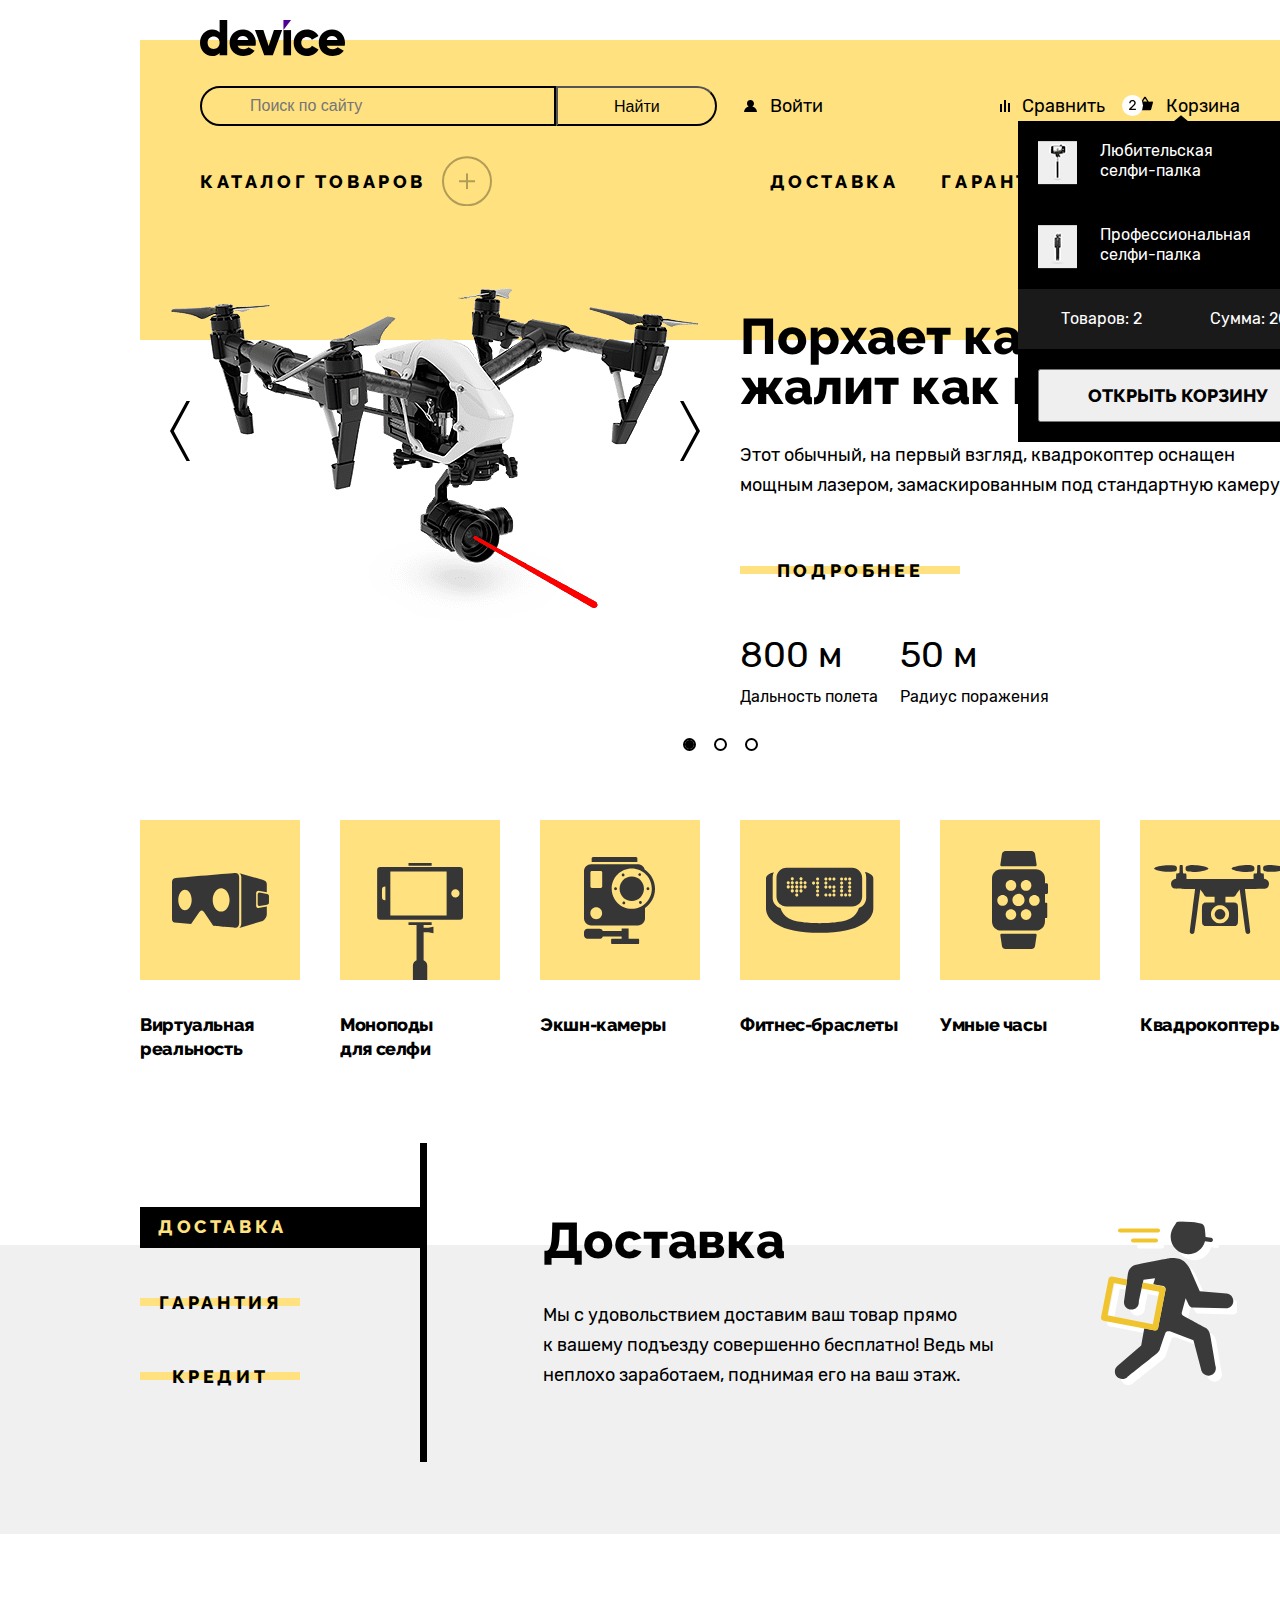
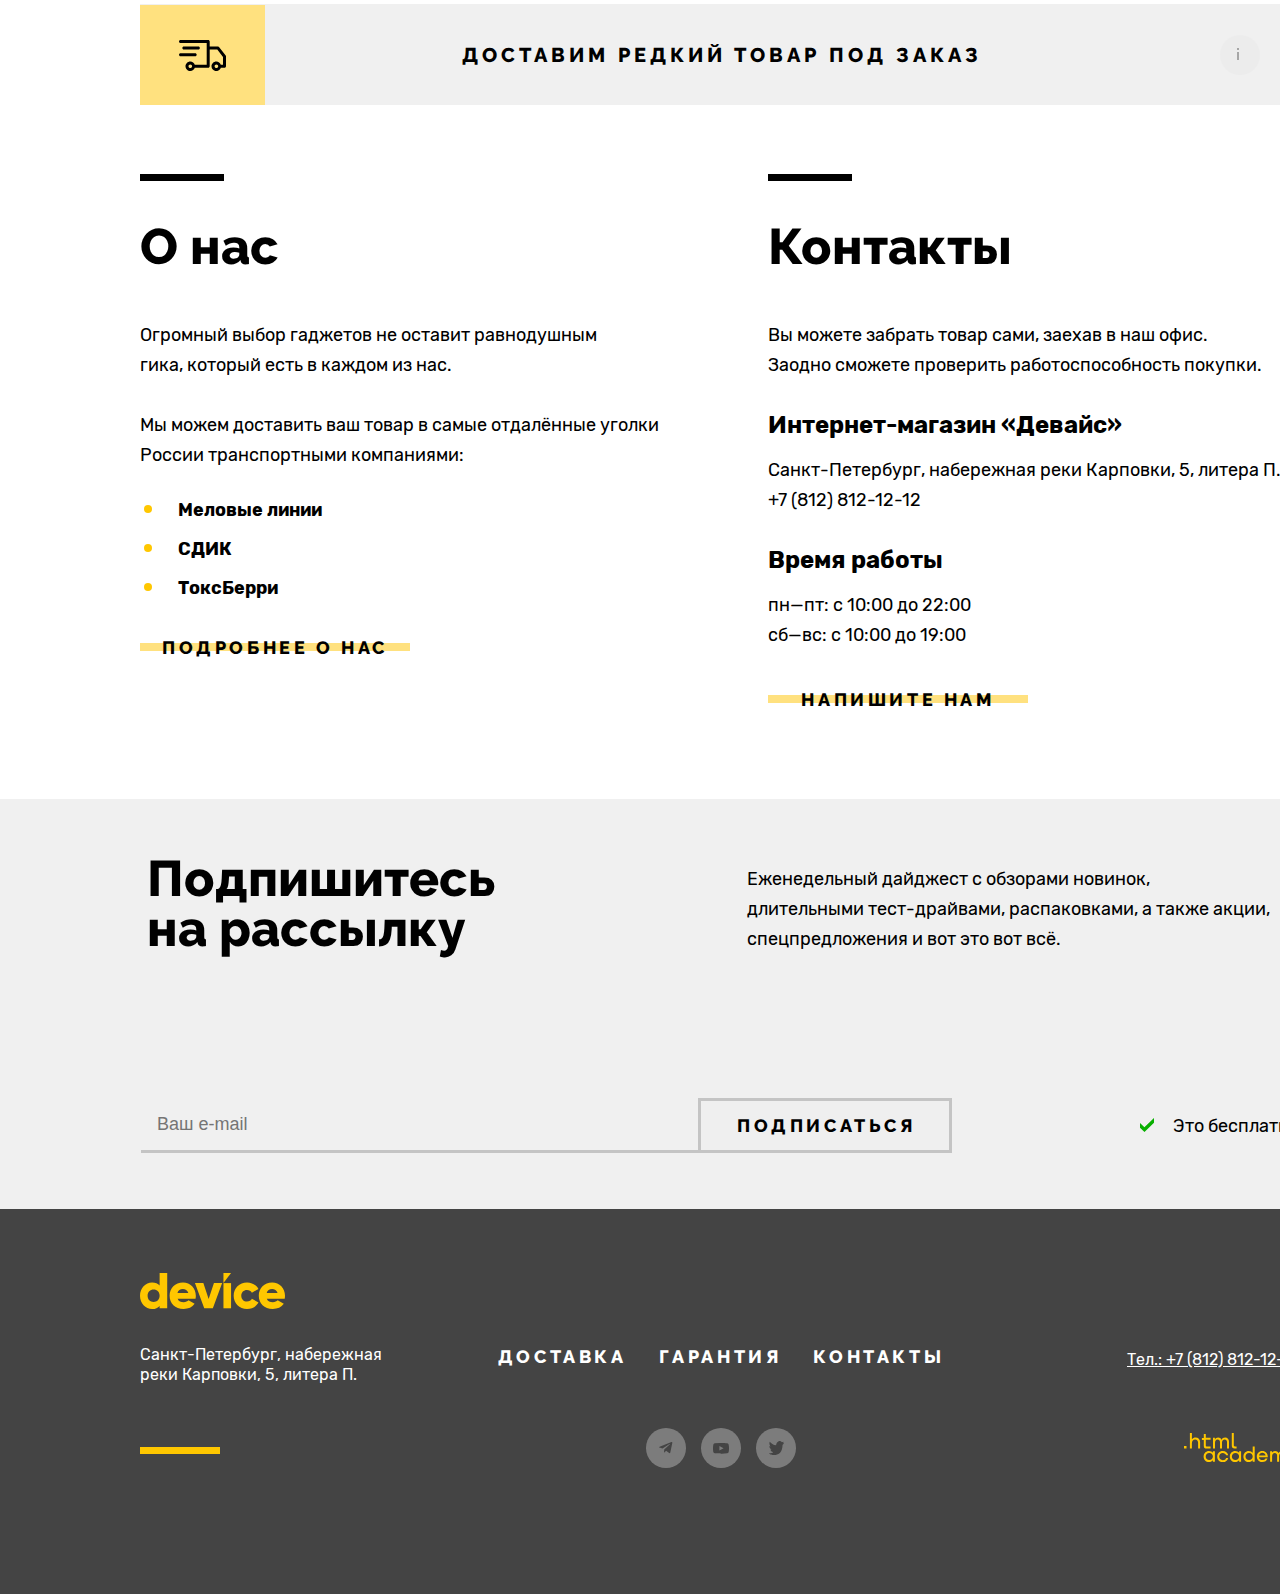
==== commit 37ae1a7a: ":heavy_check_mark: Сборка #4" ====
--- a/4/index.html
+++ b/4/index.html
@@ -5,58 +5,113 @@
     <meta charset="utf-8">
     <title>Девайс</title>
     <link rel="stylesheet" href="styles/styles.css">
-    <link rel="icon" type="image/png" size="32x32" href="images/favicon.png">
+    <link rel="icon" type="image/png" sizes="32x32" href="favicon.ico">
     <base href="https://htmlacademy-htmlcss.github.io/2248995-device-36/4/">
 </head>
 
   <body>
     <header class="page-header">
       <h1 class="visually-hidden" id="index">Магазин "Девайс"</h1>
-      <a aria-current="page">
-        <img class="logo logo-header" src="images/header/logo.svg" width="145" height="36"
-          alt="Логотип Магазина Девайс.">
+      <a class="logo-header" href="#">
+        <img src="images/header/logo.svg" width="145" height="36" alt="Логотип Магазина Девайс.">
       </a>
       <div class="navigation-container">
         <div class="form-navigation">
           <form class="form-search" action="https://echo.htmlacademy.ru/courses" method="get">
-            <label class="visually-hidden search" for="search">Поиск по сайту</label>
-            <input class="search" type="text" required placeholder="Поиск по сайту" id="search">
+            <label class="search">
+              <span class="no-visually">Поиск по сайту</span>
+              <input class="search-input" autocomplete="off" type="text" required placeholder="Поиск по сайту">
+              <span></span>
+            </label>
             <button class="search-submit" type="submit" value="Найти">Найти</button>
           </form>
-          <ul class="navigation-list navigation-user">
-            <li class="navigation-item ">
-              <a class="navigation-link login" href="#">Войти</a>
-            </li>
+          <div class=" navigation-user">
+            <span class="navigation-list navigation-item-login">
+              <a class="navigation-link navigation-link-header login" href="#">
+                <svg xmlns="http://www.w3.org/2000/svg" width="13" height="12" fill="none">
+                  <path fill="black"
+                    d="M0 12h13a6.3 6.3 0 0 0-4.7-5.5c1-.6
+                    1.7-1.7 1.7-3C10 1.6 8.4 0 6.5 0A3.5 3.5 0 0 0 3 3.5c0 1.3.7
+                    2.4 1.7 3A6.3 6.3 0 0 0 0 12Z" />
+                </svg>Войти
+              </a>
+            </span class="navigation-item-login">
+            <span class="navigation-item navigation-list no-visually">
+              <a class="navigation-link login-user" href="#">Коля Петухов</a>
+            </span>
+            <span class="navigation-item navigation-list no-visually">
+              <a class="navigation-link navigation-link-header login-go" href="#">Выйти</a>
+            </span>
+          </div>
+          <ul class="navigation-list">
             <li class="navigation-item">
-              <a class="navigation-link comparison" href="#">Сравнить</a>
-            </li>
-            <li class="navigation-item">
-              <a class="navigation-link basket" href="#">Корзина</a>
+              <a class="navigation-link navigation-link-header comparison" href="#">Сравнить</a>
+            </li>
+            <li class="navigation-item popover popover-open">
+              <a class="navigation-link navigation-link-header basket" href="#">Корзина</a>
+              <div class="popover-basket">
+                <div class="popover-content">
+                  <ol class="produkt-basket">
+                    <li class="produkt-basket-item produkt-1">
+                      <img src="images/header/product-1-small .png" alt="Любительская селфи-палка." width="39" height="43">
+                      <p class="produkt-basket-title">Любительская <br> селфи-палка</p>
+                    </li>
+                    <li class="produkt-basket-item produkt-2">
+                      <img foto-2 src="images/header/product-2-small .png" alt="Профессиональная селфи-палка" width="39" height="43">
+                      <p class="produkt-basket-title">Профессиональная <br> селфи-палка</p>
+                    </li>
+                    <div class="produkt-all-basket">
+                      <p class="produkt-basket-title">Товаров: 2</p>
+                      <p class="produkt-basket-title">Сумма: 2000P</p>
+                    </div>
+                    <button class="open-basket" type="button">Открыть корзину</button>
+                  </ol>
+                </div>
+              </div>
             </li>
           </ul>
         </div>
         <nav>
           <ul class="page-navigation">
             <li class="navigation-item navigation-item-catalog">
-              <a class="navigation-link link navigation-catalog" href="#">Каталог товаров</a>
-              <ul class="subcatalog">
-                <li><a href="">Виртуальная реальность</a></li>
-                <li><a href="">Моноподы для селфи</a></li>
-                <li><a href="">Экшн-камеры"</a></li>
-                <li><a href="">Фитнес-браслеты</a></li>
-                <li><a href="">Умные часы</a></li>
-                <li><a href="">Квадрокоптеры</a></li>
-              </ul>
-            </li>
-            <li class="navigation-item navigation-delivery ">
-              <a class="navigation-link link" href="#">Доставка</a>
-            </li>
-            <li class="navigation-item navigation-guarantee">
-              <a class="navigation-link link" href="#">Гарантия</a>
-            </li>
-            <li class="navigation-item navigation-cotacts">
-              <a class="navigation-link link" href="#">Контакты</a>
-            </li>
+              <a class="navigation-link link navigation-catalog " href="#">Каталог товаров</a>
+              <div class="subcatalog">
+                <div class="subcatalog-all">
+                  <ul class="subcatalog-list">
+                    <li class="subcatalog-item">
+                      <a class="subcatalog-link" href="#">Виртуальная реальность</a>
+                    </li>
+                    <li class="subcatalog-item">
+                      <a class="subcatalog-link" href="catalog.html">Моноподы для селфи</a>
+                    </li>
+                    <li class="subcatalog-item">
+                      <a class="subcatalog-link" href="#">Экшн-камеры</a>
+                    </li>
+                  </ul>
+                  <ul class="subcatalog-list">
+                    <li class="subcatalog-item">
+                      <a class="subcatalog-link" href="#">Фитнес-браслеты</a>
+                    </li>
+                    <li class="subcatalog-item">
+                      <a class="subcatalog-link" href="#">Умные часы</a>
+                    </li>
+                  </ul>
+                  <ul class="subcatalog-list">
+                    <li class="subcatalog-item">
+                      <a class="subcatalog-link" href="#">Квадрокоптеры</a>
+                    </li>
+                  </ul>
+                </div>
+              </div>
+              <li class="navigation-item navigation-delivery">
+                <a class="navigation-link link navigation-link-header" href="#">Доставка</a>
+              </li>
+              <li class="navigation-item navigation-guarantee">
+                <a class="navigation-link link navigation-link-header" href="#">Гарантия</a>
+              </li>
+              <li class="navigation-item navigation-cotacts">
+                <a class="navigation-link link navigation-link-header" href="#">Контакты</a>
+              </li>
             </li>
           </ul>
         </nav>
@@ -66,15 +121,29 @@
     <main class="main-index">
       <div class="main-container">
         <section class="slider-slogan-container">
-          <img class="slider" src="images/main/png/slider-1.png" width="560" height="560" alt="Квадрокоптер.">
-          <button class="button-back" type="button">
-            <span class="visually-hidden ">Кнопка назад</span>
-          </button>
-          <button class="button-go" type="button">
-            <span class="visually-hidden ">Кнопка вперед</span>
-          </button>
+          <div class="slider-container">
+            <img class="slider-image" src="images/main/png/slider-1.png" width="560" height="560" alt="Квадрокоптер.">
+            <button class="slider-button slider-prev" type="button">
+              <span class="visually-hidden">Кнопка назад</span>
+            </button>
+            <button class="slider-button slider-next" type="button">
+              <span class="visually-hidden">Кнопка вперед</span>
+            </button>
+            <img class="slider-number" src="images/main/svg/01.svg" width="250" height="135" alt="Слайдер номер 01.">
+            <ol class="slider-pagination">
+              <li class="slider-pagination-item">
+                <button class="visually-hidden">Слайдер-1</button>
+              </li>
+              <li class="slider-pagination-item">
+                <button class="visually-hidden">Слайдер-2</button>
+              </li>
+              <li class="slider-pagination-item">
+                <button class="visually-hidden">Слайдер-3</button>
+              </li>
+            </ol>
+          </div>
+
           <div class="slogan-conteiner">
-            <img class="slider-number" src="images/main/svg/01.svg" width="250" height="135" alt="Слайдер номер 01.">
             <p class="slogan">Порхает как бабочка, жалит как пчела!</p>
             <p class="slogan-desc">
               Этот обычный, на первый взгляд,
@@ -88,25 +157,33 @@
               <dt class="product-value-50">50 м</dt>
               <dd class="product-desc-50">Радиус поражения</dd>
             </dl>
-            <ul class="slider-pagination">
-              <li class="slider-pagination-1"></li>
-              <li class="slider-pagination-2"></li>
-              <li class="slider-pagination-3"></li>
-            </ul>
-          </div>
-        </section>
-
-
-        <section class="slider-slogan-container no-visually">
-          <img class="slider" src="images/main/png/slider-2.png" width="560" height="560" alt="Фитнес-браслет.">
-          <div class="slogan-conteiner">
-            <img class="slider-number" src="images/main/svg/02.svg" width="250" height="135" alt="Слайдер номер 02.">
-            <button class="button-back" type="button">
+          </div>
+        </section>
+
+
+        <section class="slider-slogan-container visually-hidden no-visually">
+          <div class="slider-container">
+            <img class="slider" src="images/main/png/slider-2.png" width="560" height="560" alt="Фитнес-браслет.">
+            <button class="slider-button slider-prev" type="button">
               <span class="visually-hidden ">Кнопка назад</span>
             </button>
-            <button class="button-go" type="button">
+            <button class="slider-button slider-next" type="button">
               <span class="visually-hidden ">Кнопка вперед</span>
             </button>
+            <img class="slider-number" src="images/main/svg/02.svg" width="250" height="135" alt="Слайдер номер 02.">
+            <ol class="slider-pagination">
+              <li class="slider-pagination-item">
+                <span class="visually-hidden">Слайдер-1</span>
+              </li>
+              <li class="slider-pagination-item">
+                <span class="visually-hidden">Слайдер-2</span>
+              </li>
+              <li class="slider-pagination-item">
+                <span class="visually-hidden">Слайдер-3</span>
+              </li>
+            </ol>
+          </div>
+          <div class="slogan-conteiner">
             <p class="slogan">Худеем правильно!</p>
             <p class="slogan-desc">
               Мотивирующие фитнес-браслеты помогут найти в себе силы
@@ -117,24 +194,33 @@
               <dt class="product-value-48">48 часов</dt>
               <dd class="product-desc-48">Без подзарядки</dd>
             </dl>
-            <ul class="slider-pagination">
-              <li class="slider-pagination-1"></li>
-              <li class="slider-pagination-2"></li>
-              <li class="slider-pagination-3"></li>
-            </ul>
-          </div>
-        </section>
-
-        <section class="slider-slogan-container no-visually">
-          <img class="slider" src="images/main/png/slider-3.png" width="560" height="560" alt="Палка для селфи.">
-          <div class="slogan-conteiner">
-            <img class="slider-number" src="images/main/svg/03.svg" width="250" height="135" alt="Слайдер номер 03.">
-            <button class="button-back" type="button">
+          </div>
+        </section>
+
+        <section class="slider-slogan-container visually-hidden no-visually">
+          <div class="slider-container">
+            <img class="slider" src="images/main/png/slider-3.png" width="560" height="560" alt="Палка для селфи.">
+            <button class="slider-button slider-prev" type="button">
               <span class="visually-hidden ">Кнопка назад</span>
             </button>
-            <button class="button-go" type="button">
+            <button class="slider-button slider-next" type="button">
               <span class="visually-hidden ">Кнопка вперед</span>
             </button>
+            <img class="slider-number" src="images/main/svg/03.svg" width="250" height="135" alt="Слайдер номер 03."">
+            <ol class="slider-pagination">
+              <li class="slider-pagination-item">
+                <span class="visually-hidden">Слайдер-1</span>
+              </li>
+              <li class="slider-pagination-item">
+                <span class="visually-hidden">Слайдер-2</span>
+              </li>
+              <li class="slider-pagination-item">
+                <span class="visually-hidden">Слайдер-3</span>
+              </li>
+            </ol>
+          </div>
+
+          <div class="slogan-conteiner">
             <p class="slogan">Делай селфи,как Бен Стиллер!</p>
             <p class="slogan-desc">
               Самая длинная палка для селфи доступна в нашем магазине.
@@ -149,11 +235,7 @@
               <dt class="product-value-karbon">Карбон</dt>
               <dd class="product-desc-karbon">Материал</dd>
             </dl>
-            <ul class="slider-pagination">
-              <li class="slider-pagination-1"></li>
-              <li class="slider-pagination-2"></li>
-              <li class="slider-pagination-3"></li>
-            </ul>
+
           </div>
         </section>
 
@@ -199,9 +281,9 @@
             <div class="subtitle-delivery-container">
               <h2 class="subtitle subtitle-delivery">Доставка</h2>
               <p class="delivery">
-                Мы с удовольствием доставим ваш товар прямо к вашему подъезду
-                совершенно бесплатно! Ведь мы неплохо заработаем, поднимая его на ваш
-                этаж.
+                Мы с удовольствием доставим ваш товар прямо <br>
+                к вашему подъезду совершенно бесплатно! Ведь
+                мы неплохо заработаем, поднимая его на ваш этаж.
               </p>
             </div>
           </div>
@@ -266,15 +348,15 @@
         <div class="about-contacts-conteiner container">
           <section class="about">
             <h2 class="subtitle subtitle-about-us">О нас</h2>
-            <p>
-              Огромный выбор гаджетов не оставит равнодушным гика, который есть в
+            <p class="subtitle-about-us-more">
+              Огромный выбор гаджетов не оставит равнодушным <br> гика, который есть в
               каждом из нас.
             </p>
-            <p>
+            <p class="subtitle-about-us-more-more">
               Мы можем доставить ваш товар в самые отдалённые уголки России
               транспортными компаниями:
             </p>
-            <ul>
+            <ul class="company">
               <li class="navigation-item subject">Меловые линии</li>
               <li class="navigation-item subject">СДИК</li>
               <li class="navigation-item subject">ТоксБерри</li>
@@ -287,11 +369,11 @@
               Вы можете забрать товар сами, заехав в наш офис. <br>Заодно сможете
               проверить работоспособность покупки.
             </p>
-            <h3 class="subject">Интернет-магазин «Девайс»</h3>
-            <p>Санкт-Петербург, набережная реки Карповки, 5, литера П.</p>
-            <p>+7 (812) 812-12-12</p>
-            <h3 class="subject">Время работы</h3>
-            <p>
+            <h3 class="subject-buy">Интернет-магазин «Девайс»</h3>
+            <p class="adress">Санкт-Петербург, набережная реки Карповки, 5, литера П.</p>
+            <p class="phone-contacts">+7 (812) 812-12-12</p>
+            <h3 class="subject-time">Время работы</h3>
+            <p class="time">
               пн—пт: с 10:00 до 22:00<br>
               сб—вс: с 10:00 до 19:00
             </p>
@@ -304,7 +386,7 @@
             <div class="subscription">
               <h2 class="subtitle subtitle-subscription">Подпишитесь на рассылку</h2>
               <p class="text">
-                Еженедельный дайджест с обзорами новинок, длительными тест-драйвами,
+                Еженедельный дайджест с обзорами новинок, <br> длительными тест-драйвами,
                 распаковками, а также акции, спецпредложения и вот это вот всё.
               </p>
             </div>
@@ -322,19 +404,19 @@
 
     <footer class="page-footer">
       <div class="footer-container">
-        <a class="" href="index.html">
-          <img class="footer-logo" src="images/footer/logo-footer.svg" width="145" height="36" alt="Магазин Девайс.">
+        <a class="logo-footer" href="index.html">
+          <img src="images/footer/logo-footer.svg" width="145" height="36" alt="Магазин Девайс.">
         </a>
         <p class="address-text">Санкт-Петербург, набережная <br> реки Карповки, 5, литера П.</p>
         <ul class="footer-navigation">
           <li class="navigation-item">
-            <a class="navigation-link link" href="#">Доставка</a>
+            <a class="navigation-link link link-footer" href="#">Доставка</a>
           </li>
           <li class="navigation-item">
-            <a class="navigation-link link" href="#">Гарантия</a>
+            <a class="navigation-link link link-footer" href="#">Гарантия</a>
           </li>
           <li class="navigation-item">
-            <a class="navigation-link link" href="#">Контакты</a>
+            <a class="navigation-link link link-footer" href="#">Контакты</a>
           </li>
         </ul>
         <div class="socials">
@@ -344,11 +426,96 @@
         </div>
         <a class="phone" href="+78128121212">Тел.: +7 (812) 812-12-12</a>
         <a class="htmlacademy-link" href="https://htmlacademy.ru">
-          <img class="footer-htmlacademy" src="images/footer/link-all.svg" width="115" height="33"
-            alt="Вебсайт htmlacademy.">
+          <svg class="footer-htmlacademy xmlns="http://www.w3.org/2000/svg" width="115" height="33">
+            <path
+              d="M0 12.9v2.6h2.5v-2.6H0ZM11.6
+              4.5c-1.6 0-2.8.7-3.6 1.7h-.1V0h-2v15.5h2v-5.3c0-2.1 1.3-3.6 3.3-3.6 1.8 0
+              2.9 1.4 2.9 3.2v5.7h2V9.4c.1-3-1.8-4.9-4.5-4.9ZM26.6
+              4.8h-4.8V1.1h-2v3.8h-1.9v2h1.9v6c0 1.7 1 2.7 2.7 2.7h4.1v-2h-3.7c-.7 0-1.1-.4-1.1-1.1V6.8h4.8v-2ZM41.1
+              4.6c-1.6 0-2.9.8-3.5
+              2.1h-.1c-.6-1.2-1.8-2.1-3.4-2.1-1.4 0-2.5.8-3.1 1.8h-.1V4.8H29v10.6h2V10c0-2 1-3.5 2.6-3.5 1.5 0
+              2.4 1 2.4 2.6v6.3h2V9.8c0-2.4 1.4-3.3 2.6-3.3 1.5 0 2.4 1 2.4
+              2.6v6.3h2V8.9c.1-2.5-1.4-4.3-3.9-4.3ZM47.8 12.7c0 1.7
+              1 2.7 2.8 2.7h2v-2h-1.7c-.7 0-1.1-.4-1.1-1.1V0h-2v12.7ZM28.9
+              19.7c-.9-1.1-2.2-1.8-3.9-1.8-3.1 0-5.4 2.3-5.4 5.6s2.3 5.6
+              5.4 5.6c1.8 0 3-.8 3.8-1.9h.1v1.6h2V18.2h-2v1.5Zm-3.6 7.4c-2.2 0-3.6-1.6-3.6-3.6s1.4-3.6
+              3.6-3.6 3.6 1.6 3.6 3.6c0 1.9-1.4 3.6-3.6 3.6ZM44.2
+              22c-.5-2.4-2.6-4.1-5.4-4.1-3.4 0-5.6 2.5-5.6 5.6 0 3.1 2.2
+              5.6 5.6 5.6 2.8 0 4.9-1.8 5.4-4.2h-2.1c-.4 1.3-1.7 2.3-3.3
+              2.3-2.2 0-3.6-1.6-3.6-3.6s1.4-3.6 3.6-3.6c1.6 0 2.8 1 3.3
+              2.2h2.1V22ZM55.1
+              19.7c-.9-1.1-2.2-1.8-3.9-1.8-3.1 0-5.4 2.3-5.4 5.6s2.3 5.6
+              5.4 5.6c1.8 0
+              3-.8 3.8-1.9h.1v1.6h2V18.2h-2v1.5Zm-3.6 7.4c-2.2 0-3.6-1.6-3.6-3.6s1.4-3.6 3.6-3.6 3.6 1.6
+              3.6 3.6c0 1.9-1.5 3.6-3.6 3.6ZM68.7 19.8c-.9-1.1-2.2-1.9-3.9-1.9-3.1 0-5.4 2.3-5.4 5.6s2.2
+              5.6 5.4 5.6c1.7 0 3-.8
+              3.8-1.8h.1v1.5h2V13.4h-2v6.4Zm-3.6 7.3c-2.2 0-3.6-1.6-3.6-3.6s1.4-3.6 3.6-3.6 3.6 1.6 3.6
+              3.6c-.1 2-1.5 3.6-3.6 3.6ZM78.3
+              17.9c-3.3 0-5.5 2.5-5.5 5.6 0 3
+              2.1 5.6 5.5 5.6 2.5 0 4.5-1.3 5.2-3.6h-2.1c-.5 1-1.6 1.6-3 1.6-1.9 0-3.3-1.3-3.4-2.9h8.8c.2-3.6-2-6.3-5.5-6.3Zm0 1.9c1.7 0 3 1 3.3 2.6h-6.5c.3-1.5 1.5-2.6 3.2-2.6ZM98.2
+              17.9c-1.6 0-2.9.8-3.6 2h-.1c-.6-1.2-1.8-2-3.4-2-1.4 0-2.5.7-3.1 1.8v-1.5h-1.9v10.6h2v-5.4c0-2 1-3.4 2.6-3.5 1.5 0 2.4 1 2.4 2.6v6.3h2v-5.6c0-2.4 1.4-3.3 2.6-3.3 1.5 0 2.4
+              1 2.4 2.6v6.3h2v-6.5c.1-2.6-1.4-4.4-3.9-4.4ZM109.4 27l-3.6-8.9h-2.2l4.8 11.6c-.3.9-.7 1.2-1.7 1.2h-2.5v2h2.5c1.8 0
+              2.8-.8 3.5-2.6l4.7-12.2h-2.1l-3.4 8.9Z" width="115" height="33"
+            alt="Вебсайт htmlacademy."/>
+          </svg>
         </a>
       </div>
     </footer>
+
+
+    <div class="modal-container modal-container-close">
+      <div class="form-user-delivery">
+        <button class="modal-close-button">
+          <span class="visually-hidden">Закрыть</span>
+        </button>
+        <section class="user-content-container">
+          <h2 class="modal-title">Доставим редкий заказ </h2>
+          <form action="https://echo.htmlacademy.ru/courses" method="post">
+            <div class="user">
+              <div class="user-content">
+                <label  class="user-name" for="user-name">Ваше имя:</label>
+                  <input  class="user-name-input" class="input-form-delivery" type="text" name="" id="user-name" placeholder="Введите имя" required>
+              </div>
+              <div class="user-content">
+                <label class="user-name" for="user-e-mail">Ваш e-mail:</label>
+                <input class="user-mail-input" type="email" id="user-e-mail" placeholder="почта" required> <br>
+                <span class="user-mail-error">Забавный у вас адрес</span>
+              </div>
+              <div class="user-content">
+                <label class="user-delivery" for="user-delivery">Что нужно привезти:</label>
+                <input class="user-delivery-input" type="text" id="user-delivery" placeholder="В свободной форме" required>
+              </div>
+              <div class="user-content">
+                <span class="user-title-all">Колличество:</span>
+                <button class="popover-user-delivery">s
+                    <p class="popover-user-delivery-more">
+                      Постараемся найти, сколько нужно. Привезём сколько получится по требованиям
+                      к провозу багажа.
+                    </p>
+                </button>
+                </div>
+
+
+
+                <div class="user-all">
+                  <div class="user-all-button-minus">
+                    <button class="button-minus" type="button" value="-"></button>
+                  </div>
+                  <input class="button-number" type="number" value="1" required></input>
+                  <div class="user-all-button-plus">
+                    <button class="button-plus" type="button" value="+"></button>
+                  </div>
+                </div>
+              </div>
+            </div>
+
+              <button class="button-modal-delivery" type="submit">Отправить</button>
+            </p>
+        </section>
+        </form>
+      </div>
+    </div>
+
   </body>
 
 </html>
--- a/4/styles/styles.css
+++ b/4/styles/styles.css
@@ -65,13 +65,13 @@
 
 .page-header {
   color: #000000;
-  max-width: 1040px;
+  max-width: 1060px;
   margin: 0 auto;
   padding-top: 20px;
   padding-left: 60px;
-  padding-right: 60px;
+  padding-right: 40px;
   background-color: #FFE17F;
-  height: 300px;
+  height: 320px;
   background-image: linear-gradient(to bottom, #ffffff 40px, #FFE17F 40px);
 }
 
@@ -79,23 +79,23 @@
   height: 206px;
 }
 
-.logo {
-  display: block;
-  margin-bottom: 30px;
-}
-
-.logo:hover {
+.logo-header {
+  display: inline-block;
+  margin-bottom: 21px;
+}
+
+.logo-header:hover {
   opacity: 60%;
 }
 
-.logo:active {
+.logo-header:active {
   opacity: 30%;
 }
 
-.logo:focus-visible {
-  outline: 2px solid #AF4FFF;
-}
-
+.logo-header:focus-visible {
+  outline: 2px solid #AF4FFF;
+  outline-offset: 2px;
+}
 
 .form-navigation {
   display: flex;
@@ -109,31 +109,81 @@
   height: 40px;
   background-color: #FFE17F;
   margin-right: 27px;
-
-}
-
-.search {
-  width: 359px;
+  position: relative;
+}
+
+.search::before {
+  content: "";
+  display: block;
+  width: 16px;
+  height: 16px;
+  background-image: url("../images/header/search.svg");
+  position: absolute;
+  top: 12px;
+  left: 16px;
+}
+
+.search-input {
+  width: 302px;
   background-color: #FFE17F;
-  border: 2px solid #000000;
   border-radius: 50px 0 0 50px;
   margin: 0;
-  padding-top: 10px;
-  padding-bottom: 10px;
+  padding-top: 8px;
+  padding-bottom: 8px;
   padding-left: 48px;
-  outline: none;
   font-size: 16px;
   line-height: 20px;
+  border: 2px solid #000000;
+  outline: none;
+  position: relative;
+
+}
+
+.search-input:focus-visible + span{
+  position: absolute;
+  display: block;
+  content: "";
+  width: 305px;
+  height: 15px;
+  background-color: 2px salid #AF4FFF;
+  top:0;
+  left:0;
+  
+}
+
+
+.search:disabled {
+  opacity: 0;
 }
 
 .search-submit {
-  width: 160px;
+  width: 161px;
   background-color: #FFE17F;
   border-radius: 0 50px 50px 0;
   border-color: #000000;
-  padding: 10px 56px;
+  padding: 9px 56px;
   font-size: 16px;
   line-height: 20px;
+  position: relative;
+}
+
+.search-submit:hover {
+  color: #FFFFFF;
+  background-color: #000000;
+}
+
+.search-submit:active {
+  background-color: #000000;
+  opacity: 30%;
+}
+
+.search-submit:focus-visible {
+  outline: 2px solid #AF4FFF;
+  outline-offset: 1px;
+}
+
+.search-submit:disabled {
+  opacity: 30%;
 }
 
 .navigation-user {
@@ -141,42 +191,62 @@
   flex-wrap: wrap;
   margin: 0;
   padding: 0;
-  width: 606px;
+  width: 230px;
   align-items: center;
-
+  min-height: 30px;
+  justify-content: space-between;
+}
+
+.navigation-item-login{
+  display: flex;
+  align-items: center;
+  justify-content: space-between;
+
+}
+
+
+.navigation-link-header:hover {
+  opacity: 60%;
+}
+
+.navigation-link-header:active {
+  opacity: 30%;
+}
+
+.navigation-link-header.navigation-link.link {
+  border: 2px solid #08000000;
+}
+
+.navigation-link-header.navigation-link.link:hover {
+  opacity: 60%;
+}
+
+.navigation-link-header.navigation-link.link:active{
+  border-bottom: 2px solid #000000;
+  opacity: 30%;
+}
+
+.navigation-link-header:focus-visible {
+  outline: 2px solid #AF4FFF;
+  outline-offset: 2px;
+}
+
+.navigation-list{
+  margin: 0;
+  display: flex;
 }
 
 .login {
   position: relative;
-  margin-right: 176px;
   min-height: 30px;
   display: flex;
   align-items: center;
-  padding-left: 27px;
-}
-
-.login::before {
-  content: "";
-  display: block;
-  width: 13px;
-  height: 12px;
-  background-color: #FFE17F;
-  background-image: url("../images/header/man.svg");
-  background-repeat: no-repeat;
-  background-position: 50% 50%;
-  position: absolute;
-  top: 9px;
-  bottom: 9px;
-  left: 0;
-}
-
-.login-user {
-  margin-right: 28px;
+  gap:13px;
 }
 
 .login-go {
-  margin-right: 26px;
   opacity: 30%;
+  display: block;
 }
 
 .comparison {
@@ -185,7 +255,7 @@
   display: flex;
   align-items: center;
   padding-left: 22px;
-  margin-right: 18px;
+  margin-right: 17px;
 }
 
 .comparison::before {
@@ -201,7 +271,6 @@
   top: 9px;
   bottom: 9px;
   left: 0;
-
 }
 
 .basket {
@@ -209,7 +278,9 @@
   min-height: 30px;
   display: flex;
   align-items: center;
-  padding-left: 43px;
+  padding-left: 44px;
+  padding-right: 6px;
+  margin-right: 14px;
 }
 
 .basket::before {
@@ -222,14 +293,157 @@
   background-repeat: no-repeat;
   background-position: 50% 50%;
   position: absolute;
-  top: 6px;
+  top:4px;
   bottom: 10px;
   left: 0;
 }
 
+.popover:active .popover-basket{
+  display: block;
+}
+
+.popover:focus-within .popover-basket {
+  display: block;
+}
+
+.popover {
+  position: relative;
+}
+
+.popover-basket{
+  width: 320px;
+  font-family: "Rubik", sens-serif;
+  color:#ffffff;
+  background-color: #000000;
+  min-height: 180px;
+  right: -78px;
+  box-sizing: border-box;
+  z-index: 2;
+  position: absolute;
+  display: non          ;
+}
+
+.popover-content::before {
+  background-image: url("../images/header/popover-basket-up.svg");
+  background-repeat: no-repeat;
+  width: 14px;
+  height: 6px;
+  content: "";
+  top:-6px;
+  right: 150px;
+  display: block;
+  position: absolute;
+}
+
+.popover-content{
+  height: 100%;
+  padding: 0;
+  position: relative;
+}
+
+.produkt-basket{
+  list-style: none;
+  padding: 0;
+}
+
+.produkt-basket-item {
+  display: flex;
+  align-items: start;
+  padding: 20px;
+  margin: 0;
+  position: relative;
+  cursor: pointer;
+}
+
+.produkt-basket-link:hover {
+  opacity: 60%;
+}
+
+.produkt-basket-link:active {
+  opacity: 30%;
+}
+
+.produkt-basket-link:focus-visible{
+  outline: 2px solid #AF4FFF;
+}
+
+.produkt-basket-title {
+  padding: 0;
+  margin: 0;
+  margin-left: 23px;
+  line-height: 20px;
+  font-size: 16px;
+}
+
+.produkt-1{
+  position: relative;
+}
+
+.produkt-1::after {
+  position: absolute;
+  background-image: url("../images/header/basket-item-delete.svg");
+  background-repeat: no-repeat;
+  top: 20px;
+  right: 20px;
+  content: "";
+  display: block;
+  width: 10px;
+  height: 10px;
+}
+
+.produkt-2 {
+  position: relative;
+}
+
+.produkt-2::after {
+  position: absolute;
+  background-image: url("../images/header/basket-item-delete.svg");
+  background-repeat: no-repeat;
+  top: 20px;
+  right: 20px;
+  content: "";
+  display: block;
+  width: 10px;
+  height: 10px;
+}
+
+.produkt-all-basket{
+  background-color: #1A1A1A;
+  display: flex;
+  justify-content: space-between;
+  padding: 20px;
+  align-items: center;
+  margin: 0;
+}
+
+.open-basket{
+  width: 280px;
+  text-transform: uppercase;
+  font-family: "Raleway",sens-serif;
+  font-weight: 800;
+  font-size: 18px;
+  line-height: 21px;
+  padding: 14px 25px;
+  margin: 20px;
+  cursor: pointer;
+}
+
+.open-basket:hover {
+  background-color: #FFE17F;
+}
+
+.open-basket:active {
+  color: rgba(0, 0, 0,0.3);
+  background-color:rgba(255, 225, 127, 1);
+}
+
+.open-basket:focus-visible {
+  background-color: #FFFFFF;
+  outline: 2px solid #AF4FFF;
+}
+
 .link {
   letter-spacing: 0.2em;
-  border: none;
   height: 20px;
 }
 
@@ -243,13 +457,14 @@
 }
 
 .navigation-catalog {
-  position: relative;
-  padding-right: 57px;
+  padding-right: 19px;
   padding-top: 15px;
   padding-bottom: 15px;
-  margin-right: 276px;
   cursor: pointer;
-  z-index: 1;
+}
+
+navigation-item-catalog:active .subcatalog {
+  display: block;
 }
 
 .navigation-catalog::before {
@@ -257,42 +472,111 @@
   display: block;
   width: 50px;
   height: 50px;
-  background-image: url("../images/header/plus.svg");
+  background-image: url("../images/header/catalog-close.svg");
   background-repeat: no-repeat;
   background-position: 50% 50%;
   position: absolute;
   right: 0;
   top: 0;
+  opacity: 30%;
+}
+
+.navigation-catalog:hover::before {
+  opacity: 99%;
+}
+
+.navigation-catalog:active::before {
+  content: "";
+  display: block;
+  width: 50px;
+  height: 50px;
+  background-image: url("../images/header/catalog-open.svg");
+  background-repeat: no-repeat;
+  background-position: 50% 50%;
+  position: absolute;
+  right: 0;
+  top: 0;
+  opacity: 30%;
+}
+
+.navigation-catalog:focus::before {
+  content: "";
+  display: block;
+  width: 50px;
+  height: 50px;
+  background-image: url("../images/header/catalog-open.svg");
+  background-repeat: no-repeat;
+  background-position: 50% 50%;
+  position: absolute;
+  right: 0;
+  top: 0;
+}
+
+.navigation-item-catalog{
+  margin-right: auto;
+  z-index: 1;
+  position: relative;
+  padding-right: 47px;
 }
 
 .navigation-item-catalog:focus-within .subcatalog {
   display: block;
 }
 
-.navigation-item-catalog:focus .subcatalog {
-  background-color: #FFE17F;
-  width: 1160px;
-  height: 180px;
-  display: flex;
-  z-index: 2;
-}
-
-.navigation-item-catalog:active .subcatalog {
-  display: block;
+.navigation-catalog:focus-visible {
+outline: 2px solid #AF4FFF;
 }
 
 .subcatalog {
-  display: none;
   list-style: none;
   text-decoration: none;
+  background-color: #FFE17F;
+  width: 1119px;
+  z-index: 2;
+  display: none;
+  position: absolute;
+  top: 53px;
+  left: -60px;
+  padding: 33px 20px 27px;
+  min-height: 150px;
+}
+
+.subcatalog-all{
+  display: flex;
+}
+
+.subcatalog-item{
+  list-style: none;
+  border: 2px solid rgba(0, 0, 0, 0);
+
+}
+
+.subcatalog-link {
+  text-decoration: none;
+  color: #000000;
+  border-bottom: 2px solid #08000000;
+}
+
+.subcatalog-link:hover{
+  opacity: 60%;
+}
+
+.subcatalog-link:active {
+  opacity: 30%;
+  border-bottom: 2px solid #000000;
+}
+
+.subcatalog-link:focus-visible{
+  outline: 2px solid #AF4FFF;
 }
 
 .navigation-cotacts {
-  margin-left: 50px;
+  margin-left: 45px;
+  margin-right: 14px;
 }
 
 .navigation-guarantee {
-  margin-left: 47px;
+  margin-left: 39px;
 }
 
 .main-index {
@@ -301,117 +585,102 @@
 
 .main-container {
   margin: 0 auto;
+  position: relative;
+}
+.no-visually {
+  display: none;
 }
 
 .slider-slogan-container {
   width: 1160px;
   margin: 0 auto;
   display: flex;
-  margin-bottom: 70px;
-  margin-top: -120px;
+  margin-top: -128px;
+  margin-bottom: 48px;
   height: 560px;
-  position: relative;
-}
-
-.no-visually {
-  display: none;
-}
-
-.slogan-conteiner {
-  width: 560px;
-  z-index: 1;
-}
-
-.slider {
-  margin-top: -40px;
-  margin-right: 40px;
+  justify-content: space-between;
+}
+
+.slider-container {
+  position: relative;
+  top:-22px;
+}
+
+.slider-prev {
+  transform: rotate(180deg);
+  left: 30px;
+}
+
+.slider-next {
+  left: 540px;
 }
 
 .slider-number {
-  height: 135px;
-  width: 250px;
-  padding-left: 274px;
-}
-
-.button-back {
-  position: absolute;
-  display: inline-block;
+  height: 130px;
+  right: -569px;
+  position: absolute;
+  top: 30px;
+}
+
+.slider-button {
   width: 20px;
   height: 60px;
+  background-image: url("../images/main/svg/slider-button.svg");
+  padding: 0;
+  cursor: pointer;
+  border: none;
   background-color: #ffffff;
-  border: none;
+  position: absolute;
+  top: 211px;
+}
+
+.slider-button:hover {
+  opacity: 60%;
+}
+
+.slider-button:active {
+  opacity: 30%;
+}
+
+.slider-button:focus-visible {
+  outline: 2px solid #AF4FFF;
+}
+
+.slider-button:disabled {
+  opacity: 10%;
+}
+
+.slider-pagination {
+  display: flex;
+  flex-wrap: wrap;
+  list-style: none;
+  justify-content: center;
   padding: 0;
-  top: 180px;
-  left: 40px;
+  margin: 0;
+  right: -67px;
+  position: absolute;
+  bottom:1px;
+  z-index: 1;
+}
+
+.slider-pagination li:nth-child(1) {
+  background-color: #000000;
+}
+
+.slider-pagination-item {
+  width: 9px;
+  height: 9px;
+  border-radius: 50%;
+  background-color: #ffffff;
+  padding: 0;
   cursor: pointer;
-}
-
-.button-back:hover {
-  opacity: 60%;
-}
-
-.button-back:active {
-  opacity: 30%;
-}
-
-.button-back:focus-visible {
-  outline: 2px solid #AF4FFF;
-}
-
-.button-go:disabled {
-  opacity: 10%;
-}
-
-.button-back::after {
-  content: "";
-  display: block;
-  width: 20px;
-  height: 60px;
-  background-image: url("../images/main/svg/button-go.svg");
-  background-repeat: no-repeat;
-  background-position: 50% 50%;
-  align-self: center;
-  transform: rotate(180deg);
-}
-
-.button-go:hover {
-  opacity: 60%;
-}
-
-.button-go:active {
-  opacity: 30%;
-}
-
-.button-go:focus-visible {
-  outline: 2px solid #AF4FFF;
-}
-
-.button-go:disabled {
-  opacity: 10%;
-}
-
-.button-go {
-  position: absolute;
-  display: inline-block;
-  width: 20px;
-  height: 60px;
-  background-color: #ffffff;
-  border: none;
-  padding: 0;
-  top: 185px;
-  left: 540px;
-  cursor: pointer;
-}
-
-.button-go::after {
-  content: "";
-  display: block;
-  width: 20px;
-  height: 60px;
-  background-image: url("../images/main/svg/button-go.svg");
-  background-repeat: no-repeat;
-  background-position: 50% 50%;
-  border: none;
+  outline: 2px solid #000000;
+  margin: 0 11px;
+}
+
+.slogan-conteiner{
+  z-index: 0;
+  width: 560px;
 }
 
 .slogan {
@@ -420,9 +689,8 @@
   font-size: 50px;
   line-height: 50px;
   margin: 0;
-  margin-bottom: 29px;
-  width: 545px;
-  margin-top: -55px;
+  padding-top: 100px;
+  margin-bottom: 28px;
 }
 
 .product-desc-800,
@@ -461,12 +729,21 @@
   height: 40px;
 }
 
+.link-slogan:active {
+  background-color: #FFC700;
+}
+
+.link-slogan:focus-visible {
+  outline: 2px solid #AF4FFF;
+}
+
 .table {
   display: grid;
   grid-template-columns: 160px 150px;
   grid-template-rows: 30px 30px;
   row-gap: 12px;
   margin: 0;
+  margin-bottom: 26px;
 }
 
 .product-value-800 {
@@ -547,67 +824,6 @@
 .product-desc-5,
 .product-desc-karbon {
   margin: 0;
-}
-
-.slider-pagination {
-  display: flex;
-  list-style: none;
-  min-width: 76px;
-  gap: 30px;
-  margin: 0;
-  padding: 0;
-  cursor: pointer;
-}
-
-.slider-pagination-1 {
-  position: relative;
-}
-
-.slider-pagination-1::before {
-  content: "";
-  position: absolute;
-  width: 12px;
-  height: 12px;
-  background-color: #000000;
-  border-radius: 50%;
-  border: 2px solid #000000;
-  box-sizing: border-box;
-  left: -53px;
-  top: 25px;
-}
-
-.slider-pagination-2 {
-  position: relative;
-}
-
-.slider-pagination-2::before {
-  content: "";
-  position: absolute;
-  width: 12px;
-  height: 12px;
-  background-color: #f9f9f9;
-  border-radius: 50%;
-  border: 2px solid #000000;
-  box-sizing: border-box;
-  left: -53px;
-  top: 25px;
-}
-
-.slider-pagination-3 {
-  position: relative;
-}
-
-.slider-pagination-3::before {
-  content: "";
-  position: absolute;
-  width: 12px;
-  height: 12px;
-  background-color: #ffffff;
-  border-radius: 50%;
-  border: 2px solid #000000;
-  box-sizing: border-box;
-  left: -53px;
-  top: 25px;
 }
 
 .navigation-link {
@@ -646,29 +862,15 @@
   margin-bottom: 70px;
 }
 
-.navigation-item-gadjets:hover {
-  background-color: #FFC700;
-}
-
-.navigation-item-gadjets:active {
-  opacity: 30%;
-}
-
-.navigation-item-gadjets:focus-visible {
-  outline: 2px solid #AF4FFF;
-  height: 257px;
-}
-
 .navigation-link-gadjets {
   color: #000000;
   text-decoration: none;
   position: relative;
   display: block;
   font-family: "Raleway", sans serif;
-  line-height: 21px;
+  line-height: 24px;
   font-weight: 800;
   width: 160px;
-  margin-bottom: 70px;
 }
 
 .navigation-link-gadjets::before {
@@ -683,6 +885,23 @@
   margin-bottom: 33px;
 }
 
+.navigation-link-gadjets:hover::before{
+  background-color: #FFC700;
+}
+
+.navigation-link-gadjets:active::before{
+  background-color: #FFE17F;
+}
+
+.navigation-link-gadjets:active {
+  opacity: 60%;
+}
+
+
+.navigation-link-gadjets:focus-visible{
+  outline: 2px solid #AF4FFF;
+}
+
 .monopods::before {
   content: "";
   display: block;
@@ -691,7 +910,7 @@
   background-color: #FFE17F;
   background-image: url("../images/main/svg/monopods.svg");
   background-repeat: no-repeat;
-  background-position: 50% 50%;
+  background-position: 50% 100%;
   margin-bottom: 33px;
 }
 
@@ -761,6 +980,7 @@
   height: 391px;
   background-color: #f0f0f0;
   background-image: linear-gradient(to bottom, #ffffff 102px, #f0f0f0 102px);
+  z-index: -2;
 }
 
 .service-container {
@@ -771,7 +991,7 @@
 .service-container-wrapper {
   padding: 0;
   margin: 0;
-  margin-right: 116px;
+  margin-right: 118px;
   padding-top: 64px;
   position: relative;
   letter-spacing: 0.2em;
@@ -791,19 +1011,18 @@
 
 .link-delivery,
 .link-guarantee {
-  margin-bottom: 56px;
+  margin-bottom: 34px;
 }
 
 .link-active {
-  width: 265px;
+  width: 267px;
   color: #FFE17F;
   background-color: #000000;
   align-items: center;
   padding-top: 9px;
   padding-bottom: 11px;
-  padding-left: 20px;
-  position: relative;
-  z-index: 1;
+  padding-left: 18px;
+  position: relative;
 }
 
 .link-active:hover {
@@ -822,38 +1041,37 @@
 .link-no-active {
   width: 160px;
   height: 40px;
-  color: #000000;
-  position: relative;
+  position: relative;
+  z-index: 1;
+  display: flex;
+  align-items: center;
   justify-content: center;
-  z-index: 1;
-}
-
-.link-no-active:before {
-  position: absolute;
-  content: "";
-  width: 160px;
+}
+
+.link-no-active::before {
+  position: absolute;
+  content: "";
+  width: 100%;
   height: 8px;
-  left: 0;
-  top: 16px;
   background-color: #FFE17F;
   z-index: -1;
 }
 
-.link-no-active:hover {
+.link-no-active:hover::before {
+  position: absolute;
+  content: "";
+  width: 100%;
+  height: 40px;
   background-color: #FFE17F;
-  height: 40px;
-  z-index: 0;
-}
-
-.link-no-active:active {
+}
+
+.link-no-active:active:before {
   background-color: #FFC700;
   height: 40px;
-  z-index: 3;
-}
-
-.link-no-active:focus-visible {
-  outline: 2px solid #AF4FFF;
-
+}
+
+.link-no-active:focus-visible{
+  outline: 2px solid #AF4FFF;
 }
 
 .subtitle {
@@ -866,7 +1084,7 @@
 }
 
 .subtitle-delivery-container {
-  padding-top: 72px;
+  padding-top: 73px;
 }
 
 .subtitle-delivery {
@@ -876,7 +1094,7 @@
 .delivery {
   font-size: 18px;
   line-height: 30px;
-  width: 448px;
+  width: 453px;
   margin: 0;
   position: relative;
 }
@@ -888,8 +1106,8 @@
   height: 164px;
   background-image: url("../images/main/svg/man.svg");
   background-repeat: no-repeat;
-  top: -78px;
-  left: 530px;
+  top: -79px;
+  left: 558px;
 }
 
 .guarantee {
@@ -929,6 +1147,30 @@
 .navigation-item a {
   display: flex;
   align-items: center;
+}
+
+.rare:hover::before{
+  background-color: #FFC700;
+}
+
+.rare:after{
+  opacity: 30%;
+}
+
+.rare:hover::after{
+  opacity: 99%;
+}
+
+
+.rare:active::before,
+.rare:active::after {
+  opacity: 30%;
+}
+
+
+.navigation-link-rare:focus-visible{
+  outline: 2px solid #AF4FFF;
+  outline-offset: 2px;
 }
 
 .rare {
@@ -942,6 +1184,9 @@
   display: flex;
   align-items: center;
   justify-content: center;
+  font-size: 20px;
+  padding-left: 2px;
+  padding-top: 1px;
 }
 
 .rare::before {
@@ -964,7 +1209,7 @@
   background-color: rgba(220, 220, 220, 0.5);
   background-image: url("../images/main/svg/frame.svg");
   background-repeat: no-repeat;
-  background-position: 50% 50%;
+  background-position: 44% 48%;
   right: 42px;
   border-radius: 50%;
 }
@@ -982,6 +1227,7 @@
 
 .subtitle-about-us {
   position: relative;
+  margin-bottom: 48px;
 }
 
 .subtitle-about-us::before {
@@ -991,12 +1237,22 @@
   height: 7px;
   background-color: #000000;
   left: 0;
-  top: -40px;
+  top: -48px;
   margin-bottom: 40px;
 }
 
+.subtitle-about-us-more{
+  margin: 0;
+  margin-bottom: 30px;
+}
+
+.subtitle-about-us-more-more{
+  margin-bottom: 30px;
+}
+
 .subtitle-contacts {
   position: relative;
+  margin-bottom: 48px;
 }
 
 .subtitle-contacts::before {
@@ -1006,8 +1262,19 @@
   height: 7px;
   background-color: #000000;
   left: 0;
-  top: -40px;
+  top: -48px;
   margin-bottom: 40px;
+}
+
+.company{
+  padding: 0;
+  padding-left: 38px;
+  margin-bottom: 29px;
+  list-style: none;
+  text-decoration: none;
+  font-family: "Rubik", sens-serif;
+  font-weight: 700;
+  letter-spacing: -2%;
 }
 
 .contacts {
@@ -1018,9 +1285,23 @@
 
 .navigation-item.subject {
   font-weight: 700px;
-  font-size: 24px;
-  line-height: 30px;
-  list-style: disc;
+  font-size: 18px;
+  line-height: 20px;
+  list-style: none;
+  margin-bottom: 19px;
+  position: relative;
+}
+
+.navigation-item.subject:before{
+  position: absolute;
+  content: "";
+  display: block;
+  width:8px;
+  height: 8px;
+  background-color: #FFC700;
+  top:5px;
+  left:-34px;
+  border-radius: 50px;
 }
 
 .about-us {
@@ -1047,6 +1328,43 @@
   height: 40px;
 }
 
+.about-us:active {
+  background-color: #FFC700;
+}
+
+.about-us:focus-visible {
+  outline: 2px solid #AF4FFF;
+}
+
+.subject-buy{
+  font-size: 24px;
+  line-height: 30px;
+  margin: 0;
+  margin-top: 30px;
+  margin-bottom: 15px;
+}
+
+.adress{
+  margin: 0;
+}
+
+.phone-contacts{
+  margin: 0;
+  margin-bottom: 30px;
+}
+
+.subject-time{
+  margin: 0;
+  font-size: 24px;
+  line-height: 30px;
+  margin-bottom: 15px;
+}
+
+.time{
+  margin: 0;
+  margin-bottom: 29px;
+}
+
 .write-me {
   display: flex;
   position: relative;
@@ -1071,18 +1389,24 @@
   height: 40px;
 }
 
-.write-me:focus {
-  outline: 2px solid #AF4FFF;
-
-}
-
 .write-me:active {
   background-color: #FFC700;
 }
 
+.write-me:focus-visible {
+  outline: 2px solid #AF4FFF;
+}
+
+
+
+
+
+/* Подписка на рассылку*/
+
 .subscription-container {
   background-color: #f0f0f0;
-  padding: 64px 133px 56px 141px;
+  padding: 55px 133px 56px 135px;
+
 }
 
 .subscription-wrapper {
@@ -1098,6 +1422,9 @@
 
 .text {
   max-width: 560px;
+  margin: 0;
+  padding-top: 10px;
+
 }
 
 .subtitle-subscription {
@@ -1105,6 +1432,7 @@
   padding-left: 6px;
   width: 348px;
   margin: 0;
+  margin-right: 252px;
 }
 
 .form-subscription {
@@ -1115,13 +1443,15 @@
 }
 
 .user-email {
-  width: 557px;
+  width: 539px;
   background-color: #f0f0f0;
   border: none;
   border-bottom: 3px solid #C4C4C4;
   padding-left: 16px;
   display: flex;
   align-self: stretch;
+  font-size: 18px;
+  line-height: 30px;
 }
 
 .submit {
@@ -1136,8 +1466,8 @@
   text-transform: uppercase;
   min-height: 55px;
   padding: 0;
-  padding-left: 39px;
-  padding-right: 39px;
+  padding-left: 36px;
+  padding-right: 33px;
 }
 
 .submit:hover {
@@ -1146,19 +1476,19 @@
   border: none;
 }
 
-.submit:focus {
-  outline: #C4C4C4;
-  border: 2px solid #AF4FFF;
-  color: #000000;
-  background-color: #f0f0f0;
-}
-
 .submit:active {
   background-color: #000000;
   color: #FFFFFF;
   ;
 }
 
+.submit:focus-visible {
+  outline: #C4C4C4;
+  color: #000000;
+  background-color: #f0f0f0;
+}
+
+
 .ok {
   width: 160px;
   margin-left: auto;
@@ -1181,6 +1511,11 @@
   top: 7px;
 }
 
+
+
+
+
+/* Футер*/
 .page-footer {
   background-color: #444444;
   color: #ffffff;
@@ -1193,36 +1528,9 @@
   width: 1160px;
   margin: 0 auto;
   display: grid;
-  grid-template-columns: 300px 500px 215px;
+  grid-template-columns: 291px 440px 288px;
   column-gap: 70px;
-  row-gap: 35px;
-
-}
-
-.address-text {
-  display: block;
-  font-size: 16px;
-  line-height: 20px;
-  margin: 0;
-  grid-column: 1/2;
-}
-
-.footer-navigation {
-  display: flex;
-  justify-self: center;
-  gap: 35px;
-  padding: 0;
-  margin: 0;
-  grid-column: 2/3;
-}
-
-.footer-logo {
-  margin: 0;
-  display: inline-block;
-  align-items: center;
-}
-
-.footer-container {
+  row-gap: 28px;
   position: relative;
 }
 
@@ -1236,6 +1544,157 @@
   left: 0;
 }
 
+.logo-footer {
+  margin: 0;
+  display: inline-block;
+  width: 145px;
+}
+
+.logo-footer:hover {
+  opacity: 60%;
+}
+
+.logo-footer:active {
+  opacity: 30%;
+}
+
+.logo-footer:focus-visible {
+  outline: 2px solid #AF4FFF;
+  outline-offset: 2px;
+}
+
+.address-text {
+  display: block;
+  font-size: 16px;
+  line-height: 20px;
+  margin: 0;
+  grid-column: 1/2;
+  margin-top: -1px;
+}
+
+.footer-navigation {
+  display: flex;
+  justify-self: center;
+  gap: 32px;
+  padding: 0;
+  margin: 0;
+  grid-column: 2/3;
+}
+
+.link-footer{
+  border: 2px solid rgba(255, 199, 0, 0,1);
+}
+
+.link-footer:hover {
+  border-bottom: 2px solid rgba(255, 199, 0, 1);
+  color: #FFC700;
+}
+
+.link-footer:active {
+  opacity: 30%;
+}
+
+.link-footer:focus-visible {
+  outline: 2px solid #AF4FFF;
+  outline-offset: 3px;
+}
+
+
+
+
+.socials {
+  display: flex;
+  flex-wrap: wrap;
+  justify-self: center;
+  gap: 15px;
+  grid-column: 2/3;
+  align-items: start;
+  margin-top: 15px;
+}
+
+
+
+.telegram {
+  color: #000000;
+  text-decoration: none;
+  position: relative;
+  display: block;
+  width: 40px;
+}
+
+.telegram:hover::before {
+  background-color: #FFC700;
+  border-radius: 50%;
+}
+
+.telegram:active::before {
+  color: rgba(0, 0, 0, 0.3);
+  background-color: rgba(255, 199, 0, 1);
+  border-radius: 50%;
+}
+
+.telegram::before {
+  content: "";
+  display: block;
+  width: 40px;
+  height: 40px;
+  background-color: rgba(255, 255, 255, 0.3);
+  background-image: url("../images/footer/telegram.svg");
+  background-repeat: no-repeat;
+  background-position: 50% 50%;
+  border-radius: 50%;
+}
+
+.youtube:hover {
+  background-color: #FFC700;
+  border-radius: 50%;
+}
+
+.youtube:active {
+  background-color: #FFC700;
+  border-radius: 50%;
+}
+
+.telegram:focus-visible,
+.youtube:focus-visible,
+.twitter:focus-visible {
+  outline: 2px solid #AF4FFF
+}
+
+.youtube::before {
+  content: "";
+  display: block;
+  width: 40px;
+  height: 40px;
+  background-color: rgba(255, 255, 255, 0.3);
+  background-image: url("../images/footer/youtube.svg");
+  background-repeat: no-repeat;
+  background-position: 50% 50%;
+  border-radius: 50%;
+}
+
+.twitter:hover {
+  background-color: #FFC700;
+  border-radius: 50%;
+}
+
+.twitter:active {
+  background-color: #FFC700;
+  border-radius: 50%;
+}
+
+.twitter::before {
+  content: "";
+  display: block;
+  width: 40px;
+  height: 40px;
+  background-color: rgba(255, 255, 255, 0.3);
+  background-image: url("../images/footer/twitter.svg");
+  background-repeat: no-repeat;
+  background-position: 50% 50%;
+  border-radius: 50%;
+}
+
 .phone {
   color: inherit;
   display: block;
@@ -1244,131 +1703,48 @@
   grid-column: 3/4;
   grid-row: 2/3;
   justify-self: end;
+  margin-top: 4px;
+}
+
+.phone:hover {
+  color: rgba(255, 199, 0, 1);
+}
+
+.phone:active {
+  opacity: 30%;
+
+}
+
+.phone:focus-visible {
+  outline: 2px solid #AF4FFF;
 }
 
 .htmlacademy-link {
+  fill: #FFC700;
   margin: 0;
   grid-column: 3/4;
   justify-self: end;
-}
-
-.socials {
-  display: flex;
-  flex-wrap: wrap;
-  justify-self: center;
-  gap: 15px;
-  grid-column: 2/3;
-}
-
-.telegram {
-  color: #000000;
-  text-decoration: none;
-  position: relative;
-  display: block;
-  width: 40px;
-}
-
-.telegram:hover {
-  background-color: #FFC700;
-  border-radius: 50%;
-}
-
-.telegram:active {
-  background-color: #877c54;
-  border-radius: 50%;
-}
-
-.telegram:focus {
-  background-color: #383011;
-  border-radius: 50%;
-}
-
-.telegram::before {
-  content: "";
-  display: block;
-  width: 40px;
-  height: 40px;
-  background-color: rgba(255, 255, 255, 0.3);
-  background-image: url("../images/footer/telegram.svg");
-  background-repeat: no-repeat;
-  background-position: 50% 50%;
-  border-radius: 50%;
-}
-
-.youtube:hover {
-  background-color: #FFC700;
-  border-radius: 50%;
-}
-
-.youtube:active {
-  background-color: #877c54;
-  border-radius: 50%;
-}
-
-.youtube:focus {
-  background-color: #383011;
-  border-radius: 50%;
-}
-
-.youtube::before {
-  content: "";
-  display: block;
-  width: 40px;
-  height: 40px;
-  background-color: rgba(255, 255, 255, 0.3);
-  background-image: url("../images/footer/youtube.svg");
-  background-repeat: no-repeat;
-  background-position: 50% 50%;
-  border-radius: 50%;
-}
-
-.twitter:hover {
-  background-color: #FFC700;
-  border-radius: 50%;
-}
-
-.twitter:active {
-  background-color: #877c54;
-  border-radius: 50%;
-}
-
-.twitter:focus {
-  background-color: #383011;
-  border-radius: 50%;
-}
-
-.twitter::before {
-  content: "";
-  display: block;
-  width: 40px;
-  height: 40px;
-  background-color: rgba(255, 255, 255, 0.3);
-  background-image: url("../images/footer/twitter.svg");
-  background-repeat: no-repeat;
-  background-position: 50% 50%;
-  border-radius: 50%;
-}
+  align-self: flex-end;
+  margin-top: 20px;
+}
+
+
+.htmlacademy-link:hover {
+  fill: #FFFFFF;
+}
+
+.htmlacademy-link:active {
+  opacity: 30%;
+}
+
+.htmlacademy-link:focus-visible {
+  outline: 1px solid #AF4FFF;
+}
+
+
 
 
 /* Стили для cataloga */
-
-.product-card-filter {
-  background-color: #f0f0f0;
-}
-
-.main-inner-container {
-  background-color: #ffffff;
-}
-
-img {
-  max-width: 100%;
-  height: auto;
-}
-
-.container {
-  width: 1160px;
-  margin: 0 auto;
-}
 
 .inner-header-title {
   font-family: "Raleway", sans-serif;
@@ -1395,13 +1771,46 @@
   gap: 16px;
 }
 
-.breadcrumbs-item:not(:last-child) {
-  padding-right: 20px;
+.breadcrumbs-item {
+  padding-right: 16px;
+}
+
+.breadcrumbs-link:hover {
+  opacity: 60%;
+}
+
+.breadcrumbs-link:active {
+  opacity: 30%;
+}
+
+.breadcrumbs-link:focus-visible {
+  outline: 2px solid #AF4FFF;
 }
 
 .breadcrumbs-main {
   position: relative;
 }
+
+.product-card-filter {
+  background-color: #f0f0f0;
+  z-index: 0;
+}
+
+.main-inner-container {
+  background-color: #ffffff;
+}
+
+img {
+  max-width: 100%;
+  height: auto;
+}
+
+.container {
+  width: 1160px;
+  margin: 0 auto;
+}
+
+
 
 .breadcrumbs-main::after {
   position: absolute;
@@ -1429,46 +1838,280 @@
   left: 145px;
 }
 
+.filter-subtitle {
+  font-family: "Raleway", sans-serif;
+  font-weight: 800;
+  font-size: 16px;
+  line-height: 19px;
+  text-transform: uppercase;
+  letter-spacing: 0.2em;
+  margin: 0;
+  margin-bottom: 72px;
+}
+
 .catalog-filter-group {
   border: none;
   margin: 0;
   padding: 0;
+}
+.range{
+  margin-bottom: 49px;
+}
+
+.range-scale{
+  width: 200px;
+  height: 2px;
+  position: relative;
+  background-color: #DCDCDC;
+  margin-bottom: 11px;
+}
+
+.range-bar{
+  position: absolute;
+  height: 2px;
+  background-color: #000000;
+}
+
+.range-toogle{
+  position: absolute;
+  border-radius: 50%;
+  background-color: #EBEBEB;
+  width: 18px;
+  height: 18px;
+  outline: 2px solid #000000;
+  cursor: pointer;
+}
+
+.range-toogle:hover {
+  background-color:  #C4C4C4;
+}
+
+.range-toogle:active {
+  background-color: #000000;
+}
+
+.range-toogle:focus-visible{
+  outline:10px #AF4FFF;
+}
+.toogle-min{
+  top:-8px;
+  left:0;
+}
+
+.toogle-max {
+  top: -8px;
+  left: 119px;
+}
+
+.range-input::-webkit-outer-spin-button,
+.range-input::-webkit-inner-spin-button {
+  appearance: none;
+  margin: 0;
+}
+
+.range-wraper-inputs{
+  display: flex;
+}
+
+.min{
+  margin-right: 60px;
+}
+
+.range-input{
+width: 35px;
+border: none;
+font-weight: inherit;
+height: 20px;
+background-color: transparent;
+appearance: textfield;
+margin-left: 2px;
+align-self: center;
+line-height: 20px;
+font-size: 16px;
+}
+
+
+.catalog-filter-label{
+  display: flex;
+  opacity: 30%;
+}
+
+
+.catalog-filter-group{
+  padding: 0;
+  margin: 0;
+}
+
+.catalog-filter-title {
+  font-weight: 700;
+  line-height: 30px;
+  position: relative;
+  margin-bottom: 20px;
+}
+
+.catalog-filter-title::before {
+  position: absolute;
+  content: "";
+  background-color: #000000;
+  width: 200px;
+  border: 2px solid #000000;
+  top: -12px;
+}
+
+.catolog-filter-list {
+  margin: 0;
+  padding: 0;
   margin-bottom: 47px;
 }
 
-.catolog-filter-list {
-  margin: 0;
-  padding: 0;
+.control{
+  position: relative;
+  display: block;
+  padding-left: 36px;
+  margin-bottom: 17px;
+  cursor: pointer;
+}
+
+.control-mark{
+  position: absolute;
+  width: 20px;
+  height: 20px;
+  top:-3px;
+  left:0;
+  border: 3px solid #CCCCCC;
+  border-radius:3px;
+}
+
+.control-input[type="checkbox"]:checked + .control-mark {
+  border-color: #000000;
+}
+.control-input .control-mark{
+  opacity: 60%;
+}
+
+.control-input .control-mark {
+  opacity: 30%;
+}
+
+.control-input:focus-visible + .control-mark::after {
+  position: absolute;
+  content: "";
+  top:-2px;
+  left:-2px;
+  width: 24px;
+  height: 24px;
+  outline: 2px solid #AF4FFF;
+}
+
+.control-input[type="checkbox"]:checked + .control-mark::before{
+  position: absolute;
+  width: 10px;
+  height: 10px;
+  background-image: url("../images/main/svg/control-checked.svg");
+  content: "";
+  top:5px;
+  left:5px;
+}
+
+.control-mark-bluetooth{
+  position: absolute;
+  width: 20px;
+  height: 20px;
+  top: -4px;
+  left: 0;
+  border: 3px solid #CCCCCC;
+  border-radius: 50%;
+}
+
+.control:hover .control-mark-bluetooth{
+  opacity: 60%;
+}
+
+.control:active .control-mark-bluetooth{
+  opacity: 30%;
+}
+
+.control-input-bluetooth:focus-within + .control-mark-bluetooth::after {
+  position: absolute;
+  content: "";
+  top: -2px;
+  left: -2px;
+  width: 24px;
+  height: 24px;
+  outline: 2px solid #AF4FFF;
+  border-radius: 0%;
+}
+
+.control-input-bluetooth[type="radio"]:checked +.control-mark-bluetooth::before {
+  position: absolute;
+  width: 8px;
+  height: 8px;
+  background-color: #000000;
+  content:"";
+  top: 6px;
+  left: 6px;
+  border-radius: 50%;
+}
+
+.control-input-bluetooth[type="radio"]:checked + .control-mark-bluetooth{
+  border-color: #000000;
+}
+
+
+.catolog-filter-list-bluetooth{
+  margin: 0;
+
+}
+.control {
+  font-size: 16px;
+  line-height: 20px;
+}
+
+.button-show {
+  display: flex;
+  position: relative;
+  align-items: center;
+  justify-content: center;
+  width: 210px;
+  height: 40px;
+  cursor: pointer;
+  border: none;
+  z-index: 1;
+
+}
+
+.button-show::before {
+  position: absolute;
+  content: "";
+  width: 100%;
+  height: 8px;
+  background-color: #FFE17F;
+  z-index: -1;
+}
+
+.button-show:hover::before {
+  position: absolute;
+  content: "";
+  width: 100%;
+  height: 40px;
+  background-color: #FFE17F;
+}
+
+.button-show:active::before {
+  position: absolute;
+  content: "";
+  width: 100%;
+  height: 40px;
+  background-color: #FFC700;
+}
+
+.button-show:focus-visible {
+  outline: 2px solid #AF4FFF;
 }
 
 .product-card-container {
   width: 840px;
   background-color: #ffffff;
-}
-
-.button-show {
-  display: flex;
-  position: relative;
-  align-items: center;
-  justify-content: center;
-  width: 220px;
-  height: 40px;
-  z-index: 1;
-}
-
-.button-show::before {
-  position: absolute;
-  content: "";
-  width: 220px;
-  height: 8px;
-  top: 16px;
-  background-color: #FFE17F;
-  z-index: -1;
-}
-
-.button-show:hover {
-  background-color: #FFE17F;
-  height: 40px;
 }
 
 .popular-container {
@@ -1478,15 +2121,6 @@
   background-color: #f0f0f0;
   align-items: center;
 }
-
-.popular {
-  width: 139px;
-  height: 30px;
-  line-height: 30px;
-  cursor: pointer;
-
-}
-
 
 .filter {
   font-family: "Raleway", sans-serif;
@@ -1498,24 +2132,44 @@
   margin: 0;
 }
 
-.filter-subtitle {
-  margin-bottom: 60px;
-}
-
 .filter-pupular {
-  padding-left: 40px;
-  margin-right: 206px;
+  margin-left: 40px;
   align-items: center;
   justify-self: center;
-}
-
-.popular {
+  margin-right: auto;
+}
+
+.select{
+  margin-right: auto;
+  position: relative;
+
+}
+
+select:hover {
+  opacity: 60%;
+}
+
+select:active {
+  opacity: 30%;
+}
+
+select:focus-visible {
+  outline: 2px solid #AF4FFF;
+}
+
+.select-control{
   border: none;
   background-color: #f0f0f0;
   font-size: 18px;
   line-height: 30px;
-  margin-right: 234px;
-}
+  padding-right: 32px;
+  appearance: none;
+  background-image: url("../images/main/svg/select.svg");
+  background-repeat: no-repeat;
+  background-position: 93% 53%;
+}
+
+
 
 .button-popular-max {
   padding: 10px;
@@ -1540,39 +2194,15 @@
   border: none;
   cursor: pointer;
   opacity: 20%;
-}
-
-.min-pupular {
+  margin-right: 40px;
+}
+
+.min-pupular,
+.max-popular {
   min-width: 30px;
   min-height: 30px;
-
-}
-
-.max-pupular {
-  min-width: 30px;
-  min-height: 30px;
-  background-image: url(..);
-}
-
-.catalog-filter-title {
-  font-weight: 700;
-  line-height: 30px;
-  position: relative;
-}
-
-.catalog-filter-title::before {
-  position: absolute;
-  content: "";
-  background-color: #000000;
-  width: 200px;
-  border: 2px solid #000000;
-  top: -12px;
-}
-
-.control {
-  font-size: 16px;
-  line-height: 20px;
-}
+}
+
 
 .product-card-group {
   display: flex;
@@ -1581,13 +2211,82 @@
   padding: 70px 40px 78px;
   gap: 40px;
 }
+
 
 .product-card-link {
   display: grid;
   grid-template-columns: 260px 100px;
   grid-template-rows: 380px 40px;
   row-gap: 32px;
-}
+  position: relative;
+}
+
+
+.product-card-link::before{
+  position: absolute;
+  background-image: url("../images/main/svg/product-new.svg");
+  top:27px;
+  right: 27px;
+  content: "";
+  display: block;
+  width: 60px;
+  height: 60px;
+}
+
+.more{
+  position: absolute;
+  justify-self: center;
+  top:180px;
+  letter-spacing: 0.2em;
+  z-index: 1;
+  display: none;
+}
+
+
+.more::after{
+  position: absolute;
+  content: "";
+  background-color: #FFE17F;
+  width: 220px;
+  height: 8px;
+  top: 7px;
+  right: -35px;
+  z-index: -1;
+  display: none;
+}
+
+.product-card:hover{
+  opacity: 80%;
+}
+
+.product-card-link:hover .more::after{
+  display: block;
+}
+
+.product-card-link:hover .more{
+  display: block;
+}
+
+.product-card-link:active{
+  opacity: 80%;
+}
+
+.product-card-link:active .more::after{
+  display: block;
+  background-color: #FFC700;
+}
+
+.product-card-link:active .more{
+  display: block;
+  }
+
+  .product-card-link:focus-visible{
+    outline: 2px solid #AF4FFF;
+    outline-offset: 2px;
+  }
+
+
+
 
 .product {
   grid-column: 1/3;
@@ -1638,6 +2337,22 @@
   max-height: 55px;
 }
 
+.load:hover {
+border: solid 3px #000000;
+}
+
+.load:active {
+  opacity: 30%;
+}
+
+.load:focus-within {
+  outline: 2px solid #AF4FFF;
+  outline-offset: 2px;
+}
+  .load:disabled{
+  border-color: 3px solid #E5E5E5;
+}
+
 .pages {
   display: flex;
   align-items: center;
@@ -1652,6 +2367,25 @@
   padding: 25px 25px;
 }
 
+.link-button:hover{
+background-color: #DCDCDC;
+}
+
+.link-button:active {
+  background-color: #DCDCDC;
+  opacity: 30%;
+}
+
+.link-button:focus-visible{
+  outline: 2px solid #AF4FFF;
+  outline-offset: 2px;
+}
+
+.link-button:disabled {
+  background-color: #EBEBEB;
+  opacity: 30%;
+}
+
 .no-active {
   color: #444444;
   opacity: 30%;
@@ -1673,6 +2407,25 @@
   min-width: 40px;
 }
 
+.pagination-item:hover {
+color: #444444;
+}
+
+.pagination-item:active {
+  opacity: 10%;
+}
+
+.pagination-item:focus-within {
+  outline: 2px solid #AF4FFF;
+  outline-offset: 2px;
+}
+
+.pagination-item:disabled {
+
+  opacity: 30%;
+}
+
+
 .pagination {
   display: flex;
   padding: 0;
@@ -1703,10 +2456,6 @@
   display: flex;
 }
 
-.button-show {
-  cursor: pointer;
-}
-
 .group-bluetooth {
   margin-bottom: 35px;
 }
@@ -1715,3 +2464,345 @@
   width: 320px;
   margin-top: 25px;
 }
+
+
+
+.modal-container-close {
+  display: none;
+}
+
+.modal-container{
+  position:fixed;
+  width: 100%;
+  height: 100%;
+  background-color: #E5E5E5;
+  z-index: 1;
+}
+
+.form-user-delivery{
+  position: absolute;
+  background-color: #FFFFFF;
+  width: 920px;
+  padding: 72px 80px 82px;
+  border: 10px solid #000000;
+  left: 50%;
+  top: 50%;
+  transform: translate(-50%, -50%);
+
+}
+
+.modal-close-button {
+  position: absolute;
+  padding: 0;
+  top: 84px;
+  right: 80px;
+  width: 26px;
+  height: 26px;
+  background-color: #ffffff;
+  background-image: url("../images/main/svg/model-close-button.svg");
+  border: none;
+  background-repeat: no-repeat;
+  background-position: center;
+  cursor: pointer;
+  z-index: 2;
+}
+
+.modal-close-button:hover {
+  opacity: 60%;
+}
+
+.modal-close-button:active {
+  opacity: 30%;
+}
+
+.modal-close-button:focus-visible {
+  outline: 2px solid #AF4FFF;
+}
+
+.modal-title {
+  font-family: "Raleway", sans-serif;
+  margin: 0;
+  margin-bottom: 42px;
+  font-size: 50px;
+  line-height: 85%;
+  font-weight: 800;
+  text-transform: uppercase;
+  color: #000000;
+  position: relative;
+}
+
+.modal-title::after {
+  position: absolute;
+  content: "";
+  display: block;
+  width: 15px;
+  height: 12px;
+  top: 147px;
+  right: 50px;
+}
+
+.user {
+  display: flex;
+  flex-wrap: wrap;
+}
+
+.user-name-input{
+  padding: 20px;
+  padding-right: 45px;
+  width: 360px;
+  margin-right: 40px;
+  margin-bottom: 42px;
+  background-color: #F0F0F0;
+  border: none;
+}
+
+.user-name-input:hover {
+  background-color: #DCDCDC;
+}
+
+.user-name-input:active {
+  background-color: #EBEBEB;
+}
+
+.user-name-input:focus-visible {
+  outline: 2px solid #AF4FFF;
+}
+
+.user-name::placeholder {
+  color: #AF4FFF;
+}
+
+.user-name,
+.user-delivery,
+.user-title-all {
+  font-weight: 700;
+  letter-spacing: 20%;
+  display: block;
+  margin-bottom: 14px;
+}
+
+.user-mail-input{
+  padding: 20px;
+  padding-right: 45px;
+  width: 360px;
+  background-color: #F0F0F0;
+  border: none;
+  outline: 2px solid #FF3D3D;
+  position: relative;
+  background-image: url("../images/main/svg/message.svg");
+  background-repeat: no-repeat;
+  background-position: 94% 50%;
+}
+
+.user-mail-input:hover {
+background-color: #DCDCDC;
+}
+
+.user-mail-input:active {
+  background-color: #EBEBEB;
+}
+
+.user-mail-input:focus-visible {
+  outline: 2px solid #AF4FFF;
+}
+
+
+.user-delivery-input:hover {
+  background-color: #DCDCDC;
+}
+
+.user-delivery-input:active {
+  background-color: #EBEBEB;
+}
+
+.user-delivery-input:focus-visible {
+  outline: 2px solid #AF4FFF;
+}
+
+.user-mail-error{
+  display: inline-block;
+  font-size: 14px;
+  color: #FF3D3D;
+}
+
+.user-delivery-input{
+  padding: 20px;
+  width: 540px;
+  margin-bottom: 42px;
+  margin-right: 40px;
+  background-color: #F0F0F0;
+  border: none;
+}
+
+.user-title-all{
+  position: relative;
+  padding: 0;
+  margin: 0;
+  padding-right: 34px;
+  margin-bottom: 13px;
+}
+
+.popover-user{
+  position: relative;
+}
+
+
+.user-content{
+  display: flex;
+}
+.popover-user-delivery::after {
+  position: absolute;
+  content: "";
+  width: 26px;
+  height: 26px;
+  top: -4px;
+  right: -4px;
+  background-image: url("../images/main/svg/modal-icon.svg");
+  cursor: pointer;
+}
+
+/*
+.popover-user-delivery::before {
+  background-image: url("../images/header/popover-basket-up.svg");
+  background-repeat: no-repeat;
+  position: absolute;
+  content: "";
+  width: 14px;
+  height: 6px;
+  top:-6px;
+  right: 57px;
+*/
+
+
+.popover-user-delivery{
+  max-width: 20px;
+  height: 20px;
+  position: relative;
+  border-radius: 50px;
+}
+
+.popover-user-delivery-more{
+  margin: 0;
+  width: 200px;
+  background-color: #000000;
+  color: #FFFFFF;
+  padding: 19px 17px 10px 19px;
+  position: absolute;
+  z-index: 1;
+  right: -33px;
+  text-align: start;
+  display: none;
+}
+
+.popover-user-delivery:hover .popover-user-delivery-more {
+  display: block;
+}
+
+.user-button-all{
+  display: flex;
+  position: relative;
+}
+
+.button-plus,
+.button-minus{
+  width: 60px;
+  height: 60px;
+  cursor: pointer;
+  border: none;
+}
+
+.button-number{
+  font-size: 16px;
+  padding: 20px;
+  width: 18px;
+  justify-self: center;
+  background-color: #F0F0F0;
+  border: none;
+}
+
+.button-number::-webkit-outer-spin-button,
+.button-number::-webkit-inner-spin-button {
+appearance: none;
+margin: 0;
+}
+
+.user-all{
+  display: flex;
+  height: 60px;
+  margin-top: 14px;
+}
+
+.user-all-button-minus{
+  position: relative;
+}
+
+.button-minus:before {
+  position: absolute;
+  content: "";
+  background-image: url("../images/main/svg/button-minus.svg");
+  width: 16px;
+  height: 3px;
+  right: 21px;
+}
+
+.user-all-button-plus {
+  position: relative;
+  border: none;
+}
+
+.button-plus::before {
+  position: absolute;
+  content: "";
+  background-image: url("../images/main/svg/button-plus.svg");
+  width: 16px;
+  height: 16px;
+  right: 21px;
+  top:23px;
+}
+
+.button-modal-delivery {
+  display: flex;
+  position: relative;
+  align-items: center;
+  justify-content: center;
+  width: 200px;
+  height: 40px;
+  z-index: 1;
+  font-family: "raleway", sens-serif;
+  font-size: 18px;
+  font-weight: 800;
+  line-height: 21px;
+  text-transform: uppercase;
+  border:none;
+  background-color: #ffffff;
+  letter-spacing: 2px;
+}
+
+.button-modal-delivery::before {
+  position: absolute;
+  content: "";
+  width: 100%;
+  height: 8px;
+  background-color: #FFE17F;
+  z-index: -1;
+}
+
+.button-modal-delivery:hover::before {
+  position: absolute;
+  content: "";
+  width: 100%;
+  height: 40px;
+  background-color: #FFE17F;
+}
+
+.button-modal-delivery:active::before {
+  position: absolute;
+  content: "";
+  width: 100%;
+  height: 40px;
+  background-color: #FFC700;
+}
+
+.button-modal-delivery:focus-visible {
+  outline: 2px solid #AF4FFF;
+}
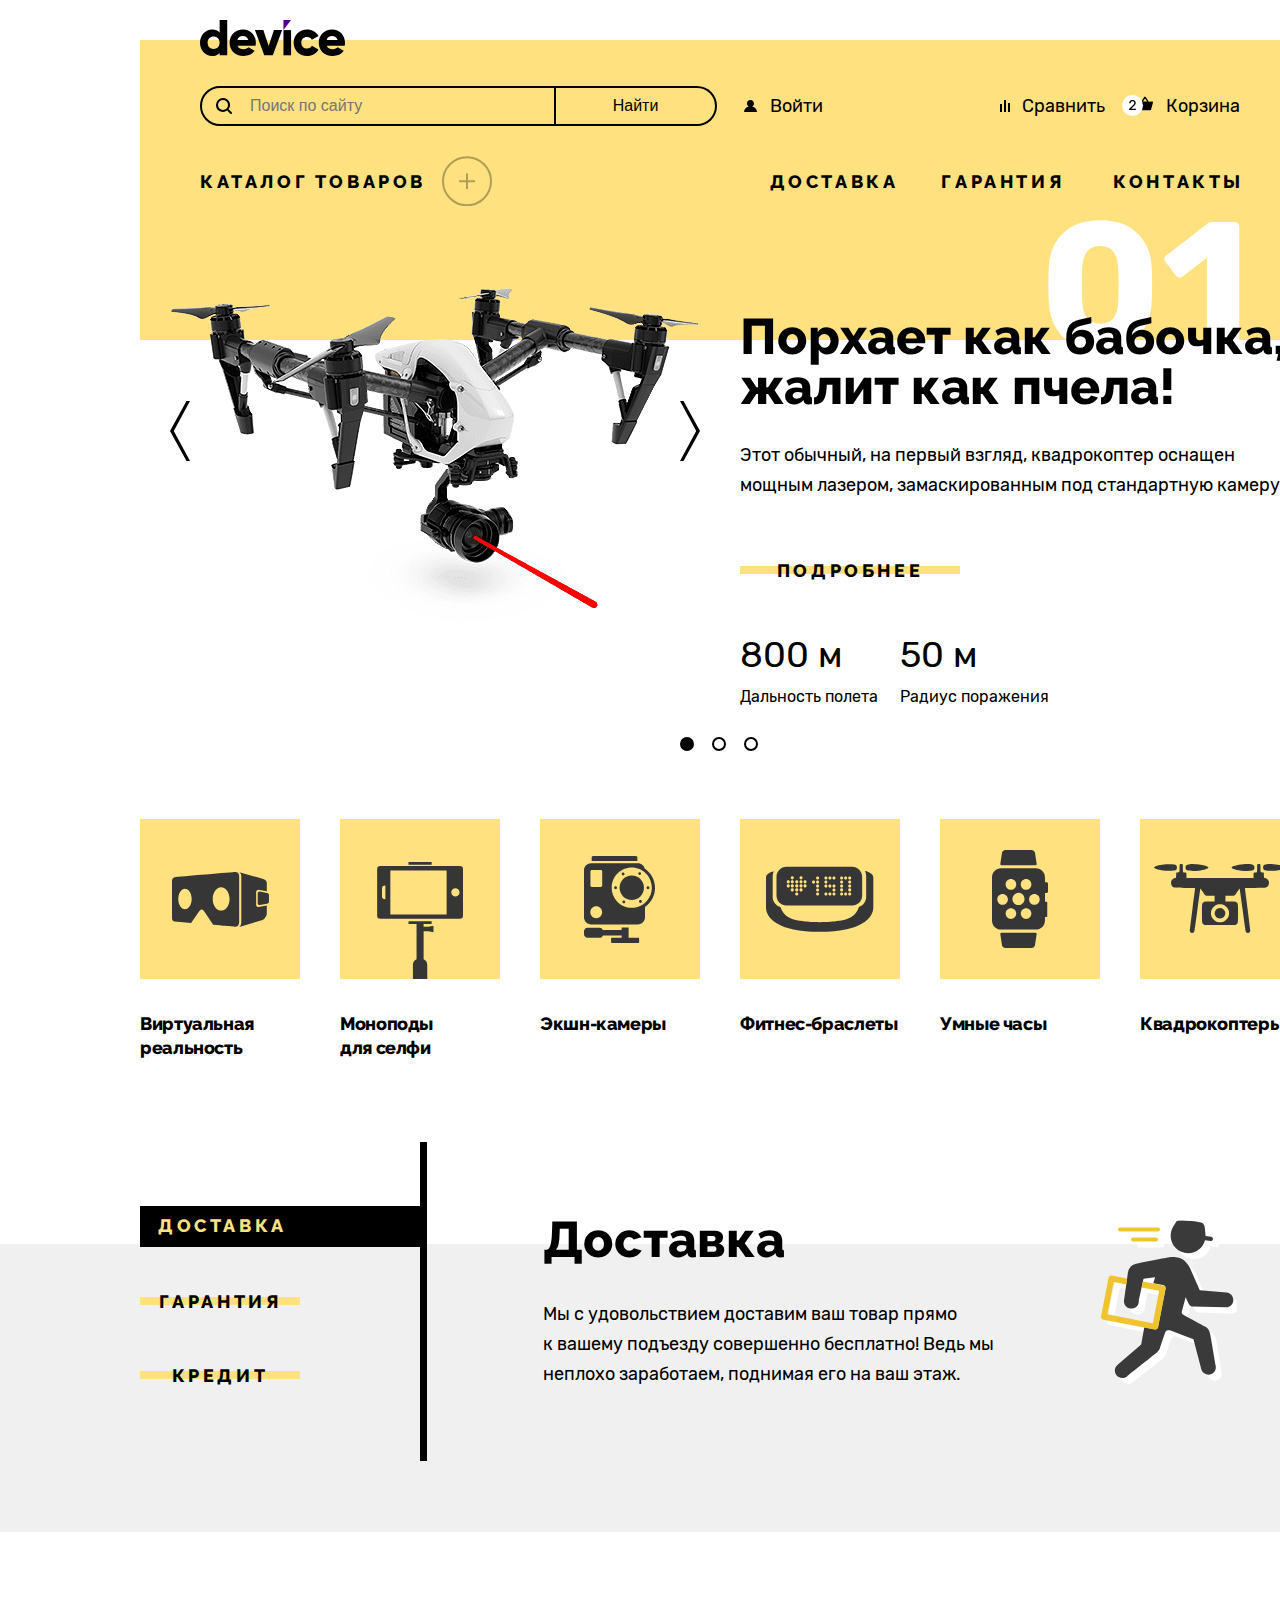
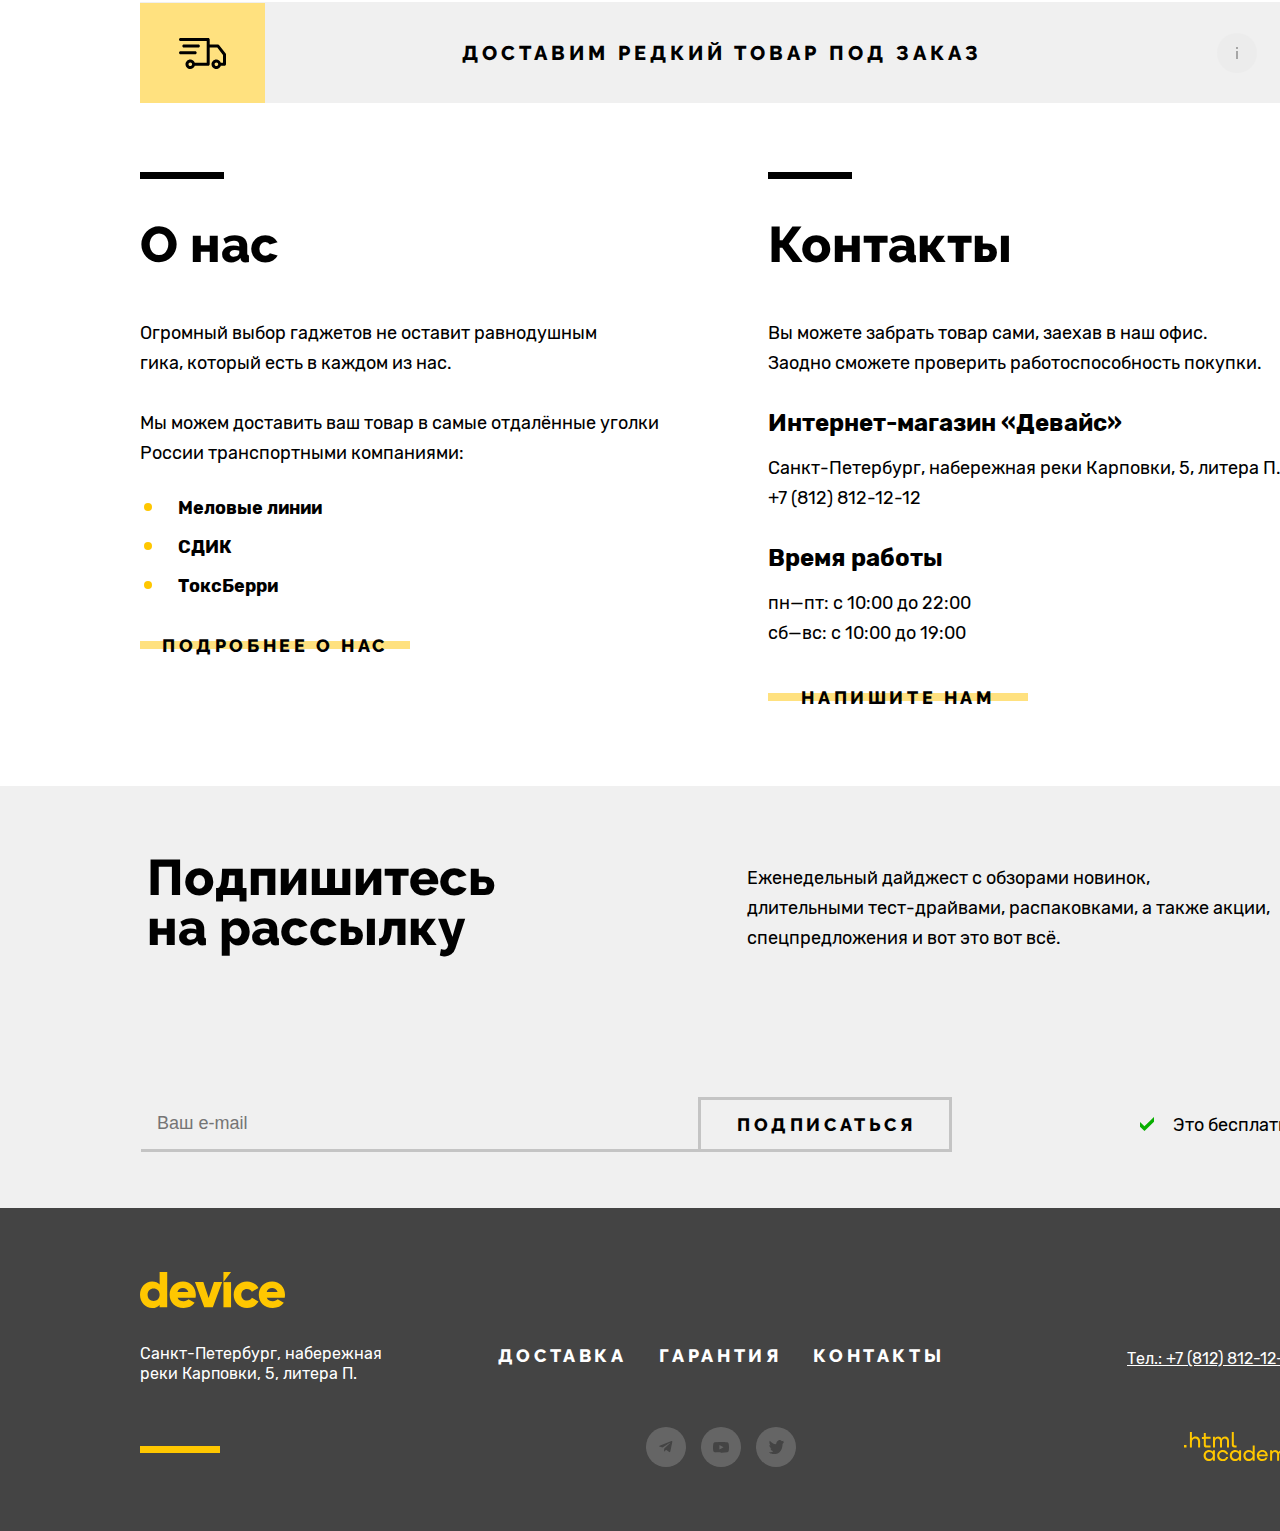
==== commit f3fcb075: ":heavy_check_mark: Сборка #4" ====
--- a/4/index.html
+++ b/4/index.html
@@ -16,14 +16,18 @@
         <img src="images/header/logo.svg" width="145" height="36" alt="Логотип Магазина Девайс.">
       </a>
       <div class="navigation-container">
+        <h2 class="visually-hidden">Поиск по сайту и навигация</h2>
         <div class="form-navigation">
           <form class="form-search" action="https://echo.htmlacademy.ru/courses" method="get">
-            <label class="search">
+            <div class="search">
               <span class="no-visually">Поиск по сайту</span>
               <input class="search-input" autocomplete="off" type="text" required placeholder="Поиск по сайту">
               <span></span>
-            </label>
-            <button class="search-submit" type="submit" value="Найти">Найти</button>
+            </div>
+            <div class="button-search">
+              <button class="search-submit" type="submit" value="Найти">Найти</button>
+              <span></span>
+            </div>
           </form>
           <div class=" navigation-user">
             <span class="navigation-list navigation-item-login">
@@ -35,7 +39,7 @@
                     2.4 1.7 3A6.3 6.3 0 0 0 0 12Z" />
                 </svg>Войти
               </a>
-            </span class="navigation-item-login">
+            </span>
             <span class="navigation-item navigation-list no-visually">
               <a class="navigation-link login-user" href="#">Коля Петухов</a>
             </span>
@@ -52,20 +56,30 @@
               <div class="popover-basket">
                 <div class="popover-content">
                   <ol class="produkt-basket">
-                    <li class="produkt-basket-item produkt-1">
-                      <img src="images/header/product-1-small .png" alt="Любительская селфи-палка." width="39" height="43">
-                      <p class="produkt-basket-title">Любительская <br> селфи-палка</p>
-                    </li>
-                    <li class="produkt-basket-item produkt-2">
-                      <img foto-2 src="images/header/product-2-small .png" alt="Профессиональная селфи-палка" width="39" height="43">
-                      <p class="produkt-basket-title">Профессиональная <br> селфи-палка</p>
-                    </li>
-                    <div class="produkt-all-basket">
-                      <p class="produkt-basket-title">Товаров: 2</p>
-                      <p class="produkt-basket-title">Сумма: 2000P</p>
-                    </div>
-                    <button class="open-basket" type="button">Открыть корзину</button>
+                    <li class="produkt-basket-item ">
+                      <a class="produkt-basket-link" href="#">
+                        <img src="images/header/produkt-1-small.png" alt="Любительская селфи-палка." width="39" height="43">
+                        <p class="produkt-basket-title">Любительская <br> селфи-палка</p>
+                      </a>
+                        <button class="delete-produkt-up">
+                        <span class="visually-hidden">Удалить товар</span>
+                      </button>
+                    </li>
+                    <li class="produkt-basket-item ">
+                      <a class="produkt-basket-link" href="#">
+                        <img src="images/header/produkt-2-small.png" alt="Профессиональная селфи-палка." width="39" height="43">
+                        <p class="produkt-basket-title">Профессиональная <br> селфи-палка</p>
+                      </a>
+                      <button class="delete-produkt">
+                        <span class="visually-hidden">Удалить товар</span>
+                      </button>
+                    </li>
                   </ol>
+                  <div class="produkt-all-basket">
+                    <span class="produkt-basket-title">Товаров: 2</span>
+                    <span class="produkt-basket-title">Сумма: 2000P</span>
+                  </div>
+                  <button class="open-basket" type="submit" value="Открыть">Открыть корзину</button>
                 </div>
               </div>
             </li>
@@ -112,15 +126,16 @@
               <li class="navigation-item navigation-cotacts">
                 <a class="navigation-link link navigation-link-header" href="#">Контакты</a>
               </li>
-            </li>
           </ul>
         </nav>
       </div>
     </header>
 
     <main class="main-index">
-      <div class="main-container">
-        <section class="slider-slogan-container">
+      <h2 class="visually-hidden">Основной контент</h2>
+      <div class="main-slogan-conteiner">
+        <h3 class="visually-hidden">Слайдер</h3>
+        <div class="slider-slogan-container">
           <div class="slider-container">
             <img class="slider-image" src="images/main/png/slider-1.png" width="560" height="560" alt="Квадрокоптер.">
             <button class="slider-button slider-prev" type="button">
@@ -130,19 +145,7 @@
               <span class="visually-hidden">Кнопка вперед</span>
             </button>
             <img class="slider-number" src="images/main/svg/01.svg" width="250" height="135" alt="Слайдер номер 01.">
-            <ol class="slider-pagination">
-              <li class="slider-pagination-item">
-                <button class="visually-hidden">Слайдер-1</button>
-              </li>
-              <li class="slider-pagination-item">
-                <button class="visually-hidden">Слайдер-2</button>
-              </li>
-              <li class="slider-pagination-item">
-                <button class="visually-hidden">Слайдер-3</button>
-              </li>
-            </ol>
-          </div>
-
+          </div>
           <div class="slogan-conteiner">
             <p class="slogan">Порхает как бабочка, жалит как пчела!</p>
             <p class="slogan-desc">
@@ -150,7 +153,7 @@
               квадрокоптер оснащен мощным лазером,
               замаскированным под стандартную камеру.
             </p>
-            <a class="navigation-link link link-slogan" href="#">Подробнее</a>
+            <button class="navigation-link link link-slogan">Подробнее</button>
             <dl class="table">
               <dt class="product-value-800">800 м</dt>
               <dd class="product-desc-800">Дальность полета</dd>
@@ -158,10 +161,8 @@
               <dd class="product-desc-50">Радиус поражения</dd>
             </dl>
           </div>
-        </section>
-
-
-        <section class="slider-slogan-container visually-hidden no-visually">
+        </div>
+        <div class="slider-slogan-container slider-slogan-no-active">
           <div class="slider-container">
             <img class="slider" src="images/main/png/slider-2.png" width="560" height="560" alt="Фитнес-браслет.">
             <button class="slider-button slider-prev" type="button">
@@ -171,17 +172,6 @@
               <span class="visually-hidden ">Кнопка вперед</span>
             </button>
             <img class="slider-number" src="images/main/svg/02.svg" width="250" height="135" alt="Слайдер номер 02.">
-            <ol class="slider-pagination">
-              <li class="slider-pagination-item">
-                <span class="visually-hidden">Слайдер-1</span>
-              </li>
-              <li class="slider-pagination-item">
-                <span class="visually-hidden">Слайдер-2</span>
-              </li>
-              <li class="slider-pagination-item">
-                <span class="visually-hidden">Слайдер-3</span>
-              </li>
-            </ol>
           </div>
           <div class="slogan-conteiner">
             <p class="slogan">Худеем правильно!</p>
@@ -195,9 +185,8 @@
               <dd class="product-desc-48">Без подзарядки</dd>
             </dl>
           </div>
-        </section>
-
-        <section class="slider-slogan-container visually-hidden no-visually">
+        </div>
+        <div class="slider-slogan-container slider-slogan-no-active">
           <div class="slider-container">
             <img class="slider" src="images/main/png/slider-3.png" width="560" height="560" alt="Палка для селфи.">
             <button class="slider-button slider-prev" type="button">
@@ -206,27 +195,15 @@
             <button class="slider-button slider-next" type="button">
               <span class="visually-hidden ">Кнопка вперед</span>
             </button>
-            <img class="slider-number" src="images/main/svg/03.svg" width="250" height="135" alt="Слайдер номер 03."">
-            <ol class="slider-pagination">
-              <li class="slider-pagination-item">
-                <span class="visually-hidden">Слайдер-1</span>
-              </li>
-              <li class="slider-pagination-item">
-                <span class="visually-hidden">Слайдер-2</span>
-              </li>
-              <li class="slider-pagination-item">
-                <span class="visually-hidden">Слайдер-3</span>
-              </li>
-            </ol>
-          </div>
-
+            <img class="slider-number" src="images/main/svg/03.svg" width="250" height="135" alt="Слайдер номер 03.">
+          </div>
           <div class="slogan-conteiner">
             <p class="slogan">Делай селфи,как Бен Стиллер!</p>
             <p class="slogan-desc">
               Самая длинная палка для селфи доступна в нашем магазине.
               Восемь (Восемь, Карл!) метров длиной и весом всего 5 кг.
             </p>
-            <a class="navigation-link link link-slogan" href="#">Подробнее</a>
+            <a class="navigation-link link link-slogan">Подробнее</a>
             <dl class="table">
               <dt class="product-value-8">8,5 м</dt>
               <dd class="product-desc-8">Длина палки</dd>
@@ -235,175 +212,182 @@
               <dt class="product-value-karbon">Карбон</dt>
               <dd class="product-desc-karbon">Материал</dd>
             </dl>
-
-          </div>
+          </div>
+        </div>
+        <ol class="slider-pagination">
+          <li class="slider-pagination-item">
+            <button class="slider-pagination-link link-slogan-active" type="button">
+              <span class="visually-hidden">Слайдер-1</span>
+            </button>
+          </li>
+          <li class="slider-pagination-item">
+            <button class="slider-pagination-link" type="button">
+              <span class="visually-hidden">Слайдер-2</span>
+            </button>
+          </li>
+          <li class="slider-pagination-item">
+            <button class="slider-pagination-link" type="button">
+              <span class="visually-hidden">Слайдер-3</span>
+            </button>
+          </li>
+        </ol>
+      </div>
+      <section class="gadjets container">
+        <h3 class="visually-hidden">Гаджеты</h3>
+        <ul class="menu-gadjets">
+          <li class="navigation-item-gadjets">
+            <a class="navigation-link-gadjets" href="#">Виртуальная реальность</a>
+          </li>
+          <li class="navigation-item-gadjets">
+            <a class="navigation-link-gadjets monopods" href="catalog.html">Моноподы <br> для селфи</a>
+          </li>
+          <li class="navigation-item-gadjets">
+            <a class="navigation-link-gadjets action" href="#">Экшн-камеры</a>
+          </li>
+          <li class="navigation-item-gadjets">
+            <a class="navigation-link-gadjets fitness" href="#">Фитнес-браслеты</a>
+          </li>
+          <li class="navigation-item-gadjets">
+            <a class="navigation-link-gadjets smart" href="#">Умные часы</a>
+          </li>
+          <li class="navigation-item-gadjets">
+            <a class="navigation-link-gadjets quadrocopters" href="#">Квадрокоптеры</a>
+          </li>
+        </ul>
+      </section>
+      <section class="service">
+        <h3 class="visually-hidden">Сервис</h3>
+        <div class="service-container container">
+          <ul class="service-container-wrapper">
+            <li class="navigation-item">
+              <a class="navigation-link link-delivery link-active" href="#">Доставка</a>
+            </li>
+            <li class="navigation-item">
+              <a class="navigation-link link link-guarantee link-no-active" href="#">Гарантия</a>
+            </li>
+            <li class="navigation-item">
+              <a class="navigation-link link link-no-active" href="#">Кредит</a>
+            </li>
+          </ul>
+          <div class="subtitle-delivery-container">
+            <h2 class="subtitle subtitle-delivery">Доставка</h2>
+            <p class="delivery">
+              Мы с удовольствием доставим ваш товар прямо <br>
+              к вашему подъезду совершенно бесплатно! Ведь
+              мы неплохо заработаем, поднимая его на ваш этаж.
+            </p>
+          </div>
+        </div>
+      </section>
+      <section class="service no-visually">
+        <div class="service-container container">
+          <ul class="service-container-wrapper">
+            <li class="navigation-item">
+              <a class="navigation-link link link-delivery link-no-active" href="#">Доставка</a>
+            </li>
+            <li class="navigation-item">
+              <a class="navigation-link link-guarantee link-active" href="#">Гарантия</a>
+            </li>
+            <li class="navigation-item">
+              <a class="navigation-link link link-no-active" href="#">Кредит</a>
+            </li>
+          </ul>
+          <div class="subtitle-delivery-container">
+            <h2 class="subtitle subtitle-delivery">Гарантия</h2>
+            <p class="guarantee">
+              Если из-за возгорания купленного у нас товара у вас <br>
+              сгорит дом — не переживайте, мы выдадим вам новый <br>
+              Товар, не дом, конечно же.
+            </p>
+          </div>
+        </div>
+      </section>
+      <section class="service no-visually">
+        <div class="service-container container">
+          <ul class="service-container-wrapper">
+            <li class="navigation-item">
+              <a class="navigation-link link-delivery link-no-active" href="#">Доставка</a>
+            </li>
+            <li class="navigation-item">
+              <a class="navigation-link link link-guarantee link-no-active" href="#">Гарантия</a>
+            </li>
+            <li class="navigation-item">
+              <a class="navigation-link link lin-kredit link-active" href="#">Кредит</a>
+            </li>
+          </ul>
+          <div class="subtitle-delivery-container">
+            <h2 class="subtitle subtitle-delivery">Кредит</h2>
+            <p class="credit">
+              Залезть в долговую яму стало проще! Кредитные <br>
+              консультанты подберут для вас наиболее выгодные <br>
+              условия кредита. Выгодные для банка, разумеется.
+            </p>
+          </div>
+        </div>
+      </section>
+      <div class="container-delivery">
+        <a class="navigation-link navigation-link-rare" href="">
+          <span class="link rare">Доставим редкий товар под заказ</span>
+        </a>
+      </div>
+      <div class="about-contacts-conteiner container">
+        <h3 class="visually-hidden">Контактная информация</h3>
+        <section class="about">
+          <h2 class="subtitle subtitle-about-us">О нас</h2>
+          <p class="subtitle-about-us-more">
+            Огромный выбор гаджетов не оставит равнодушным <br> гика, который есть в
+            каждом из нас.
+          </p>
+          <p class="subtitle-about-us-more-more">
+            Мы можем доставить ваш товар в самые отдалённые уголки России
+            транспортными компаниями:
+          </p>
+          <ul class="company">
+            <li class="navigation-item subject">Меловые линии</li>
+            <li class="navigation-item subject">СДИК</li>
+            <li class="navigation-item subject">ТоксБерри</li>
+          </ul>
+          <button type="button" class="navigation-link link about-us">Подробнее о нас</button>
         </section>
-
-
-        <section class="gadjets container">
-          <h2 class="visually-hidden">Гаджеты</h2>
-          <ul class="menu-gadjets">
-            <li class="navigation-item-gadjets">
-              <a class="navigation-link-gadjets" href="#">Виртуальная реальность</a>
-            </li>
-            <li class="navigation-item-gadjets">
-              <a class="navigation-link-gadjets monopods" href="catalog.html">Моноподы <br> для селфи</a>
-            </li>
-            <li class="navigation-item-gadjets">
-              <a class="navigation-link-gadjets action" href="#">Экшн-камеры</a>
-            </li>
-            <li class="navigation-item-gadjets">
-              <a class="navigation-link-gadjets fitness" href="#">Фитнес-браслеты</a>
-            </li>
-            <li class="navigation-item-gadjets">
-              <a class="navigation-link-gadjets smart" href="#">Умные часы</a>
-            </li>
-            <li class="navigation-item-gadjets">
-              <a class="navigation-link-gadjets quadrocopters" href="#">Квадрокоптеры</a>
-            </li>
-          </ul>
+        <section class="contacts">
+          <h2 class="subtitle subtitle-contacts">Контакты</h2>
+          <p>
+            Вы можете забрать товар сами, заехав в наш офис. <br>Заодно сможете
+            проверить работоспособность покупки.
+          </p>
+          <h3 class="subject-buy">Интернет-магазин «Девайс»</h3>
+          <p class="adress">Санкт-Петербург, набережная реки Карповки, 5, литера П.</p>
+          <p class="phone-contacts">+7 (812) 812-12-12</p>
+          <h3 class="subject-time">Время работы</h3>
+          <p class="time">
+            пн—пт: с 10:00 до 22:00<br>
+            сб—вс: с 10:00 до 19:00
+          </p>
+          <button type="button" class="navigation-link link write-me">Напишите нам</button>
         </section>
-
-
-        <section class="service">
-          <div class="service-container container">
-            <ul class="service-container-wrapper">
-              <li class="navigation-item">
-                <a class="navigation-link link-delivery link-active" href="#">Доставка</a>
-              </li>
-              <li class="navigation-item">
-                <a class="navigation-link link link-guarantee link-no-active" href="#">Гарантия</a>
-              </li>
-              <li class="navigation-item">
-                <a class="navigation-link link link-no-active" href="#">Кредит</a>
-              </li>
-            </ul>
-            <div class="subtitle-delivery-container">
-              <h2 class="subtitle subtitle-delivery">Доставка</h2>
-              <p class="delivery">
-                Мы с удовольствием доставим ваш товар прямо <br>
-                к вашему подъезду совершенно бесплатно! Ведь
-                мы неплохо заработаем, поднимая его на ваш этаж.
-              </p>
-            </div>
-          </div>
+      </div>
+      <div class="subscription-container">
+        <h3 class="visually-hidden">Подписка на рассылку</h3>
+        <section class="subscription-wrapper">
+          <div class="subscription">
+            <h2 class="subtitle subtitle-subscription">Подпишитесь на рассылку</h2>
+            <p class="text">
+              Еженедельный дайджест с обзорами новинок, <br> длительными тест-драйвами,
+              распаковками, а также акции, спецпредложения и вот это вот всё.
+            </p>
+          </div>
+          <form class="form-subscription" action="https://echo.htmlacademy.ru/courses" method="post">
+            <label for="newsletter-email"></label>
+            <input class="user-email" type="email" placeholder="Ваш e-mail" required id="newsletter-email">
+            <button class="submit link" type="submit">Подписаться</button>
+            <span class="ok">Это бесплатно</span>
+          </form>
         </section>
-
-        <section class="service no-visually">
-          <div class="service-container container">
-            <ul class="service-container-wrapper">
-              <li class="navigation-item">
-                <a class="navigation-link link link-delivery link-no-active" href="#">Доставка</a>
-              </li>
-              <li class="navigation-item">
-                <a class="navigation-link link-guarantee link-active" href="#">Гарантия</a>
-              </li>
-              <li class="navigation-item">
-                <a class="navigation-link link link-no-active" href="#">Кредит</a>
-              </li>
-            </ul>
-            <div class="subtitle-delivery-container">
-              <h2 class="subtitle subtitle-delivery">Гарантия</h2>
-              <p class="guarantee">
-                Если из-за возгорания купленного у нас товара у вас <br>
-                сгорит дом — не переживайте, мы выдадим вам новый <br>
-                Товар, не дом, конечно же.
-              </p>
-            </div>
-          </div>
-        </section>
-
-        <section class="service no-visually">
-          <div class="service-container container">
-            <ul class="service-container-wrapper">
-              <li class="navigation-item">
-                <a class="navigation-link link-delivery link-no-active" href="#">Доставка</a>
-              </li>
-              <li class="navigation-item">
-                <a class="navigation-link link link-guarantee link-no-active" href="#">Гарантия</a>
-              </li>
-              <li class="navigation-item">
-                <a class="navigation-link link lin-kredit link-active" href="#">Кредит</a>
-              </li>
-            </ul>
-            <div class="subtitle-delivery-container">
-              <h2 class="subtitle subtitle-delivery">Кредит</h2>
-              <p class="credit">
-                Залезть в долговую яму стало проще! Кредитные <br>
-                консультанты подберут для вас наиболее выгодные <br>
-                условия кредита. Выгодные для банка, разумеется.
-              </p>
-            </div>
-          </div>
-        </section>
-
-
-
-        <div class="container-delivery">
-          <a class="navigation-link navigation-link-rare" href="">
-            <p class="link rare">Доставим редкий товар под заказ</p>
-          </a>
-        </div>
-
-        <div class="about-contacts-conteiner container">
-          <section class="about">
-            <h2 class="subtitle subtitle-about-us">О нас</h2>
-            <p class="subtitle-about-us-more">
-              Огромный выбор гаджетов не оставит равнодушным <br> гика, который есть в
-              каждом из нас.
-            </p>
-            <p class="subtitle-about-us-more-more">
-              Мы можем доставить ваш товар в самые отдалённые уголки России
-              транспортными компаниями:
-            </p>
-            <ul class="company">
-              <li class="navigation-item subject">Меловые линии</li>
-              <li class="navigation-item subject">СДИК</li>
-              <li class="navigation-item subject">ТоксБерри</li>
-            </ul>
-            <a class="navigation-link link about-us" href="#">Подробнее о нас</a>
-          </section>
-          <section class="contacts">
-            <h2 class="subtitle subtitle-contacts">Контакты</h2>
-            <p>
-              Вы можете забрать товар сами, заехав в наш офис. <br>Заодно сможете
-              проверить работоспособность покупки.
-            </p>
-            <h3 class="subject-buy">Интернет-магазин «Девайс»</h3>
-            <p class="adress">Санкт-Петербург, набережная реки Карповки, 5, литера П.</p>
-            <p class="phone-contacts">+7 (812) 812-12-12</p>
-            <h3 class="subject-time">Время работы</h3>
-            <p class="time">
-              пн—пт: с 10:00 до 22:00<br>
-              сб—вс: с 10:00 до 19:00
-            </p>
-            <a class="navigation-link link write-me" href="#">Напишите нам</a>
-          </section>
-        </div>
-
-        <div class="subscription-container">
-          <section class="subscription-wrapper">
-            <div class="subscription">
-              <h2 class="subtitle subtitle-subscription">Подпишитесь на рассылку</h2>
-              <p class="text">
-                Еженедельный дайджест с обзорами новинок, <br> длительными тест-драйвами,
-                распаковками, а также акции, спецпредложения и вот это вот всё.
-              </p>
-            </div>
-
-            <form class="form-subscription" action="https://echo.htmlacademy.ru/courses" method="post">
-              <label for="newsletter-email"></label>
-              <input class="user-email" type="email" placeholder="Ваш e-mail" required id="newsletter-email">
-              <button class="submit link" type="submit">Подписаться</button>
-              <span class="ok">Это бесплатно</span>
-            </form>
-          </section>
-        </div>
       </div>
     </main>
-
     <footer class="page-footer">
       <div class="footer-container">
+        <h2 class="visually-hidden">Контактная информация и социальные сети</h2>
         <a class="logo-footer" href="index.html">
           <img src="images/footer/logo-footer.svg" width="145" height="36" alt="Магазин Девайс.">
         </a>
@@ -420,50 +404,98 @@
           </li>
         </ul>
         <div class="socials">
-          <a class="telegram" href="https://t.me/htmlacademy"></a>
-          <a class="youtube" href="https://www.youtube.com/user/htmlacademyru"></a>
-          <a class="twitter" href="https://twitter.com/htmlacademy_ru"></a>
+          <h3 class="visually-hidden">Социальные сети</h3>
+          <a class="telegram" href="https://t.me/htmlacademy">
+            <svg width="14" height="12" viewBox="0 0 14 12">
+              <path d="M12.4431 0.0735832L0.623071
+                      4.63158C-0.183596 4.95558 -0.178929
+                      5.40558 0.475071 5.60625L3.50974
+                      6.55292L10.5311 2.12292C10.8631
+                      1.92092 11.1664 2.02958 10.9171
+                      2.25092L5.2284 7.38492H5.22707L5.2284
+                      7.38558L5.01907 10.5136C5.32574 10.5136
+                      5.46107 10.3729 5.63307 10.2069L7.10707
+                      8.77358L10.1731 11.0382C10.7384 11.3496
+                      11.1444 11.1896 11.2851 10.5149L13.2977
+                      1.02958C13.5037 0.203583 12.9824 -0.170417
+                      12.4431 0.0735832Z" />
+            </svg>
+          </a>
+          <a class="youtube" href="https://www.youtube.com/user/htmlacademyru">
+            <svg width="16" height="11">
+              <path d="M15.667 1.675a1.857
+                      1.857 0 0 0-.51-.847
+                      2.034 2.034 0 0
+                      0-.893-.495c-1.252-.33-6.268-.33-6.268-.33a51.083
+                      51.083 0 0 0-6.26.314 2.107 2.107 0 0
+                      0-.892.506c-.246.238-.425.53-.518.851A19.393
+                      19.393 0 0 0 0 5.337C-.008 6.564.101 7.79.326
+                      8.999c.091.32.27.611.516.846.248.236.556.406.894.496
+                      1.27.329 6.26.329 6.26.329
+                      2.094.024 4.188-.08
+                      6.268-.313.335-.087.642-.257.892-.495.244-.23.42-.524.51-.847.23-1.207.342-2.434.334-3.663a17.72
+                      17.72 0 0 0-.333-3.678ZM6.402 7.619V3.055l4.173
+                      2.282L6.402 7.62Z" />
+            </svg>
+          </a>
+          <a class="twitter" href="https://twitter.com/htmlacademy_ru">
+            <svg width="15" height="15" viewBox="0 0 15 15">
+              <path d="M9.7 0.155143C11.2 -0.344857
+                      12.3 0.455143 12.9 1.25514C13.4
+                      1.05514 14 0.855143 14.6 0.655143C14.6
+                      1.45514 14.1 2.05514 13.8 2.25514C14.5
+                      2.45514 15 1.85514 15 1.85514C14.9 2.75514
+                      14.1 3.55514 13.6 3.75514C13.4 10.0551 10.8
+                      14.1551 4.7 14.0551C4.2 14.0551 4.8 14.0551
+                      4.3 14.0551C4 14.0551 0.6 13.6551 0
+                      12.2551C2 12.4551 3.4 11.8551 4.1
+                      11.1551C3.3 10.8551 1.7 10.7551 1.5
+                      8.35514C1.8 8.55514 2 8.65514 2.6
+                      8.55514C1.5 7.75514 0.3 7.05514 0.4
+                      5.05514C0.7 5.35514 1.3 5.55514 1.6
+                      5.45514C1 5.25514 -0.2 2.35514 0.8
+                      0.855143C2.4 2.55514 4.1 4.25514 7.1
+                      4.35514C7.3 2.25514 8.1 0.855143 9.7 0.155143Z" />
+            </svg>
+          </a>
         </div>
         <a class="phone" href="+78128121212">Тел.: +7 (812) 812-12-12</a>
         <a class="htmlacademy-link" href="https://htmlacademy.ru">
-          <svg class="footer-htmlacademy xmlns="http://www.w3.org/2000/svg" width="115" height="33">
-            <path
-              d="M0 12.9v2.6h2.5v-2.6H0ZM11.6
-              4.5c-1.6 0-2.8.7-3.6 1.7h-.1V0h-2v15.5h2v-5.3c0-2.1 1.3-3.6 3.3-3.6 1.8 0
-              2.9 1.4 2.9 3.2v5.7h2V9.4c.1-3-1.8-4.9-4.5-4.9ZM26.6
-              4.8h-4.8V1.1h-2v3.8h-1.9v2h1.9v6c0 1.7 1 2.7 2.7 2.7h4.1v-2h-3.7c-.7 0-1.1-.4-1.1-1.1V6.8h4.8v-2ZM41.1
-              4.6c-1.6 0-2.9.8-3.5
-              2.1h-.1c-.6-1.2-1.8-2.1-3.4-2.1-1.4 0-2.5.8-3.1 1.8h-.1V4.8H29v10.6h2V10c0-2 1-3.5 2.6-3.5 1.5 0
-              2.4 1 2.4 2.6v6.3h2V9.8c0-2.4 1.4-3.3 2.6-3.3 1.5 0 2.4 1 2.4
-              2.6v6.3h2V8.9c.1-2.5-1.4-4.3-3.9-4.3ZM47.8 12.7c0 1.7
-              1 2.7 2.8 2.7h2v-2h-1.7c-.7 0-1.1-.4-1.1-1.1V0h-2v12.7ZM28.9
-              19.7c-.9-1.1-2.2-1.8-3.9-1.8-3.1 0-5.4 2.3-5.4 5.6s2.3 5.6
-              5.4 5.6c1.8 0 3-.8 3.8-1.9h.1v1.6h2V18.2h-2v1.5Zm-3.6 7.4c-2.2 0-3.6-1.6-3.6-3.6s1.4-3.6
-              3.6-3.6 3.6 1.6 3.6 3.6c0 1.9-1.4 3.6-3.6 3.6ZM44.2
-              22c-.5-2.4-2.6-4.1-5.4-4.1-3.4 0-5.6 2.5-5.6 5.6 0 3.1 2.2
-              5.6 5.6 5.6 2.8 0 4.9-1.8 5.4-4.2h-2.1c-.4 1.3-1.7 2.3-3.3
-              2.3-2.2 0-3.6-1.6-3.6-3.6s1.4-3.6 3.6-3.6c1.6 0 2.8 1 3.3
-              2.2h2.1V22ZM55.1
-              19.7c-.9-1.1-2.2-1.8-3.9-1.8-3.1 0-5.4 2.3-5.4 5.6s2.3 5.6
-              5.4 5.6c1.8 0
-              3-.8 3.8-1.9h.1v1.6h2V18.2h-2v1.5Zm-3.6 7.4c-2.2 0-3.6-1.6-3.6-3.6s1.4-3.6 3.6-3.6 3.6 1.6
-              3.6 3.6c0 1.9-1.5 3.6-3.6 3.6ZM68.7 19.8c-.9-1.1-2.2-1.9-3.9-1.9-3.1 0-5.4 2.3-5.4 5.6s2.2
-              5.6 5.4 5.6c1.7 0 3-.8
-              3.8-1.8h.1v1.5h2V13.4h-2v6.4Zm-3.6 7.3c-2.2 0-3.6-1.6-3.6-3.6s1.4-3.6 3.6-3.6 3.6 1.6 3.6
-              3.6c-.1 2-1.5 3.6-3.6 3.6ZM78.3
-              17.9c-3.3 0-5.5 2.5-5.5 5.6 0 3
-              2.1 5.6 5.5 5.6 2.5 0 4.5-1.3 5.2-3.6h-2.1c-.5 1-1.6 1.6-3 1.6-1.9 0-3.3-1.3-3.4-2.9h8.8c.2-3.6-2-6.3-5.5-6.3Zm0 1.9c1.7 0 3 1 3.3 2.6h-6.5c.3-1.5 1.5-2.6 3.2-2.6ZM98.2
-              17.9c-1.6 0-2.9.8-3.6 2h-.1c-.6-1.2-1.8-2-3.4-2-1.4 0-2.5.7-3.1 1.8v-1.5h-1.9v10.6h2v-5.4c0-2 1-3.4 2.6-3.5 1.5 0 2.4 1 2.4 2.6v6.3h2v-5.6c0-2.4 1.4-3.3 2.6-3.3 1.5 0 2.4
-              1 2.4 2.6v6.3h2v-6.5c.1-2.6-1.4-4.4-3.9-4.4ZM109.4 27l-3.6-8.9h-2.2l4.8 11.6c-.3.9-.7 1.2-1.7 1.2h-2.5v2h2.5c1.8 0
-              2.8-.8 3.5-2.6l4.7-12.2h-2.1l-3.4 8.9Z" width="115" height="33"
-            alt="Вебсайт htmlacademy."/>
+          <svg class="footer-htmlacademy" width="115" height="33">
+            <path d="M0 12.9v2.6h2.5v-2.6H0ZM11.6
+                                  4.5c-1.6 0-2.8.7-3.6 1.7h-.1V0h-2v15.5h2v-5.3c0-2.1 1.3-3.6 3.3-3.6 1.8 0
+                                  2.9 1.4 2.9 3.2v5.7h2V9.4c.1-3-1.8-4.9-4.5-4.9ZM26.6
+                                  4.8h-4.8V1.1h-2v3.8h-1.9v2h1.9v6c0 1.7 1 2.7 2.7 2.7h4.1v-2h-3.7c-.7 0-1.1-.4-1.1-1.1V6.8h4.8v-2ZM41.1
+                                  4.6c-1.6 0-2.9.8-3.5
+                                  2.1h-.1c-.6-1.2-1.8-2.1-3.4-2.1-1.4 0-2.5.8-3.1 1.8h-.1V4.8H29v10.6h2V10c0-2 1-3.5 2.6-3.5 1.5 0
+                                  2.4 1 2.4 2.6v6.3h2V9.8c0-2.4 1.4-3.3 2.6-3.3 1.5 0 2.4 1 2.4
+                                  2.6v6.3h2V8.9c.1-2.5-1.4-4.3-3.9-4.3ZM47.8 12.7c0 1.7
+                                  1 2.7 2.8 2.7h2v-2h-1.7c-.7 0-1.1-.4-1.1-1.1V0h-2v12.7ZM28.9
+                                  19.7c-.9-1.1-2.2-1.8-3.9-1.8-3.1 0-5.4 2.3-5.4 5.6s2.3 5.6
+                                  5.4 5.6c1.8 0 3-.8 3.8-1.9h.1v1.6h2V18.2h-2v1.5Zm-3.6 7.4c-2.2 0-3.6-1.6-3.6-3.6s1.4-3.6
+                                  3.6-3.6 3.6 1.6 3.6 3.6c0 1.9-1.4 3.6-3.6 3.6ZM44.2
+                                  22c-.5-2.4-2.6-4.1-5.4-4.1-3.4 0-5.6 2.5-5.6 5.6 0 3.1 2.2
+                                  5.6 5.6 5.6 2.8 0 4.9-1.8 5.4-4.2h-2.1c-.4 1.3-1.7 2.3-3.3
+                                  2.3-2.2 0-3.6-1.6-3.6-3.6s1.4-3.6 3.6-3.6c1.6 0 2.8 1 3.3
+                                  2.2h2.1V22ZM55.1
+                                  19.7c-.9-1.1-2.2-1.8-3.9-1.8-3.1 0-5.4 2.3-5.4 5.6s2.3 5.6
+                                  5.4 5.6c1.8 0
+                                  3-.8 3.8-1.9h.1v1.6h2V18.2h-2v1.5Zm-3.6 7.4c-2.2 0-3.6-1.6-3.6-3.6s1.4-3.6 3.6-3.6 3.6 1.6
+                                  3.6 3.6c0 1.9-1.5 3.6-3.6 3.6ZM68.7 19.8c-.9-1.1-2.2-1.9-3.9-1.9-3.1 0-5.4 2.3-5.4 5.6s2.2
+                                  5.6 5.4 5.6c1.7 0 3-.8
+                                  3.8-1.8h.1v1.5h2V13.4h-2v6.4Zm-3.6 7.3c-2.2 0-3.6-1.6-3.6-3.6s1.4-3.6 3.6-3.6 3.6 1.6 3.6
+                                  3.6c-.1 2-1.5 3.6-3.6 3.6ZM78.3
+                                  17.9c-3.3 0-5.5 2.5-5.5 5.6 0 3
+                                  2.1 5.6 5.5 5.6 2.5 0 4.5-1.3 5.2-3.6h-2.1c-.5 1-1.6 1.6-3 1.6-1.9 0-3.3-1.3-3.4-2.9h8.8c.2-3.6-2-6.3-5.5-6.3Zm0 1.9c1.7 0 3 1 3.3 2.6h-6.5c.3-1.5 1.5-2.6 3.2-2.6ZM98.2
+                                  17.9c-1.6 0-2.9.8-3.6 2h-.1c-.6-1.2-1.8-2-3.4-2-1.4 0-2.5.7-3.1 1.8v-1.5h-1.9v10.6h2v-5.4c0-2 1-3.4 2.6-3.5 1.5 0 2.4 1 2.4 2.6v6.3h2v-5.6c0-2.4 1.4-3.3 2.6-3.3 1.5 0 2.4
+                                  1 2.4 2.6v6.3h2v-6.5c.1-2.6-1.4-4.4-3.9-4.4ZM109.4 27l-3.6-8.9h-2.2l4.8 11.6c-.3.9-.7 1.2-1.7 1.2h-2.5v2h2.5c1.8 0
+                                  2.8-.8 3.5-2.6l4.7-12.2h-2.1l-3.4 8.9Z"/>
           </svg>
         </a>
       </div>
     </footer>
-
-
     <div class="modal-container modal-container-close">
+      <h2 class="visually-hidden">Модальное окно для заказа товара</h2>
       <div class="form-user-delivery">
         <button class="modal-close-button">
           <span class="visually-hidden">Закрыть</span>
@@ -472,50 +504,50 @@
           <h2 class="modal-title">Доставим редкий заказ </h2>
           <form action="https://echo.htmlacademy.ru/courses" method="post">
             <div class="user">
-              <div class="user-content">
-                <label  class="user-name" for="user-name">Ваше имя:</label>
-                  <input  class="user-name-input" class="input-form-delivery" type="text" name="" id="user-name" placeholder="Введите имя" required>
+              <div class="user-content user-content-svg">
+                <label class="user-name" for="user-name">Ваше имя:</label>
+                <input class="user-name-input input-error" type="text" id="user-name"
+                  placeholder="Введите имя" required>
+                <span class="user-mail user-error">Забавное у вас имя</span>
+                <svg width="13" height="12">
+                  <path d="M0 12h13a6.3 6.3 0 0 0-4.7-5.5c1-.6
+                                    1.7-1.7 1.7-3C10 1.6 8.4 0 6.5 0A3.5 3.5 0 0 0 3 3.5c0 1.3.7
+                                    2.4 1.7 3A6.3 6.3 0 0 0 0 12Z" />
+                </svg>
               </div>
               <div class="user-content">
                 <label class="user-name" for="user-e-mail">Ваш e-mail:</label>
-                <input class="user-mail-input" type="email" id="user-e-mail" placeholder="почта" required> <br>
-                <span class="user-mail-error">Забавный у вас адрес</span>
+                <input class="user-mail-input input-error" type="email" id="user-e-mail" placeholder="почта" required> <br>
+                <span class="user-mail user-error">Забавный у вас адрес</span>
               </div>
               <div class="user-content">
                 <label class="user-delivery" for="user-delivery">Что нужно привезти:</label>
-                <input class="user-delivery-input" type="text" id="user-delivery" placeholder="В свободной форме" required>
+                <input class="user-delivery-input input-error" type="text" id="user-delivery"
+                  placeholder="В свободной форме" required>
               </div>
-              <div class="user-content">
+              <div class="user-content-all">
                 <span class="user-title-all">Колличество:</span>
-                <button class="popover-user-delivery">s
-                    <p class="popover-user-delivery-more">
-                      Постараемся найти, сколько нужно. Привезём сколько получится по требованиям
-                      к провозу багажа.
-                    </p>
+                <button class="popover-user-delivery">
+                  <span class="popover-user-delivery-more">
+                    Постараемся найти, сколько нужно. Привезём сколько получится по требованиям
+                    к провозу багажа.
+                  </span>
                 </button>
-                </div>
-
-
-
-                <div class="user-all">
-                  <div class="user-all-button-minus">
-                    <button class="button-minus" type="button" value="-"></button>
-                  </div>
-                  <input class="button-number" type="number" value="1" required></input>
-                  <div class="user-all-button-plus">
-                    <button class="button-plus" type="button" value="+"></button>
-                  </div>
+                <div class="user-all-button user-all-button-error">
+                  <button class="button-minus" type="button" value="-"></button>
+                  <label>
+                    <input class="button-number" type="number" value="1" required>
+                  </label>
+                  <button class="button-plus" type="button" value="+"></button>
                 </div>
               </div>
             </div>
-
+            <span>
               <button class="button-modal-delivery" type="submit">Отправить</button>
-            </p>
+            </span>
+          </form>
         </section>
-        </form>
       </div>
     </div>
-
   </body>
-
 </html>
--- a/4/styles/styles.css
+++ b/4/styles/styles.css
@@ -57,7 +57,7 @@
 
 .navigation-item,
 .catolog-filter-list,
-.product-card-group,
+.produkt-card-group,
 .pagination,
 .breadcrumbs-list {
   list-style-type: none;
@@ -65,18 +65,15 @@
 
 .page-header {
   color: #000000;
-  max-width: 1060px;
+  width: 1060px;
   margin: 0 auto;
-  padding-top: 20px;
-  padding-left: 60px;
-  padding-right: 40px;
+  padding: 20px 40px 134px 60px;
   background-color: #FFE17F;
-  height: 320px;
   background-image: linear-gradient(to bottom, #ffffff 40px, #FFE17F 40px);
 }
 
-.page-header-catalog {
-  height: 206px;
+.page-header-catalog{
+  padding-bottom: 20px;
 }
 
 .logo-header {
@@ -109,6 +106,13 @@
   height: 40px;
   background-color: #FFE17F;
   margin-right: 27px;
+  position: relative;
+}
+.search{
+  position: relative;
+}
+
+.button-search{
   position: relative;
 }
 
@@ -135,22 +139,35 @@
   line-height: 20px;
   border: 2px solid #000000;
   outline: none;
-  position: relative;
-
 }
 
 .search-input:focus-visible + span{
   position: absolute;
-  display: block;
-  content: "";
-  width: 305px;
-  height: 15px;
-  background-color: 2px salid #AF4FFF;
-  top:0;
-  left:0;
-  
-}
-
+  width: 358px;
+  height: 42px;
+  background-color: 2px solid #AF4FFF;
+  top:-3px;
+  left:-3px;
+  bottom: -3px;
+  right: -3px;
+  pointer-events: none;
+  border: 2px solid #AF4FFF;
+  z-index: 1;
+}
+
+.search-submit:focus-visible + span {
+  position: absolute;
+  width: 160px;
+  height: 42px;
+  background-color: 2px solid #AF4FFF;
+  top: -2px;
+  left: -3px;
+  bottom: -3px;
+  right: -3px;
+  pointer-events: none;
+  border: 2px solid #AF4FFF;
+  z-index: 1;
+}
 
 .search:disabled {
   opacity: 0;
@@ -160,11 +177,14 @@
   width: 161px;
   background-color: #FFE17F;
   border-radius: 0 50px 50px 0;
-  border-color: #000000;
-  padding: 9px 56px;
+  border: 2px solid #000;
+  padding: 8px 56px;
   font-size: 16px;
   line-height: 20px;
   position: relative;
+  outline: none;
+  cursor: pointer;
+  border-left: none;
 }
 
 .search-submit:hover {
@@ -173,13 +193,20 @@
 }
 
 .search-submit:active {
-  background-color: #000000;
-  opacity: 30%;
-}
-
-.search-submit:focus-visible {
-  outline: 2px solid #AF4FFF;
-  outline-offset: 1px;
+  color:rgba(220, 220, 220, 0.3)
+}
+
+.search-submit:focus-visible + span {
+  position: absolute;
+  width: 168px;
+  height: 42px;
+  background-color: 2px salid #AF4FFF;
+  top: -3px;
+  left: -5px;
+  bottom: -2px;
+  right: -1px;
+  pointer-events: none;
+  border: 2px solid #AF4FFF;
 }
 
 .search-submit:disabled {
@@ -195,52 +222,53 @@
   align-items: center;
   min-height: 30px;
   justify-content: space-between;
-}
-
-.navigation-item-login{
+  margin-right: 27px;
+}
+
+.navigation-link-header:hover {
+  opacity: 60%;
+}
+
+.navigation-link-header:active {
+  opacity: 30%;
+}
+
+.navigation-link-header.navigation-link.link {
+  border: 2px solid #08000000;
+}
+
+.navigation-link-header.navigation-link.link:hover {
+  opacity: 60%;
+}
+
+.navigation-link-header.navigation-link.link:active{
+  border-bottom: 2px solid #000000;
+  opacity: 30%;
+}
+
+.navigation-link-header:focus-visible {
+  outline: 2px solid #AF4FFF;
+  outline-offset: 2px;
+}
+
+.navigation-list{
+  margin: 0;
+  display: flex;
+  padding: 0;
+}
+
+.login {
+  position: relative;
+  min-height: 30px;
+  display: flex;
+  align-items: center;
+  gap:13px;
+}
+
+.login-user{
   display: flex;
   align-items: center;
   justify-content: space-between;
-
-}
-
-
-.navigation-link-header:hover {
-  opacity: 60%;
-}
-
-.navigation-link-header:active {
-  opacity: 30%;
-}
-
-.navigation-link-header.navigation-link.link {
-  border: 2px solid #08000000;
-}
-
-.navigation-link-header.navigation-link.link:hover {
-  opacity: 60%;
-}
-
-.navigation-link-header.navigation-link.link:active{
-  border-bottom: 2px solid #000000;
-  opacity: 30%;
-}
-
-.navigation-link-header:focus-visible {
-  outline: 2px solid #AF4FFF;
-  outline-offset: 2px;
-}
-
-.navigation-list{
-  margin: 0;
-  display: flex;
-}
-
-.login {
-  position: relative;
-  min-height: 30px;
-  display: flex;
-  align-items: center;
   gap:13px;
 }
 
@@ -320,7 +348,7 @@
   box-sizing: border-box;
   z-index: 2;
   position: absolute;
-  display: non          ;
+  display: none;
 }
 
 .popover-content::before {
@@ -335,6 +363,58 @@
   position: absolute;
 }
 
+.delete-produkt-up{
+  position: absolute;
+  width: 14px;
+  height: 16px;
+  top:0;
+  right: -110px;
+  background-image: url("../images/header/basket-item-delete.svg");
+  background-repeat: no-repeat;
+  background-color: #000;
+  outline: none;
+  border: none;
+}
+
+.delete-produkt {
+  position: absolute;
+  width: 14px;
+  height: 16px;
+  top: 0;
+  right: -73px;
+  background-image: url("../images/header/basket-item-delete.svg");
+  background-repeat: no-repeat;
+  background-color: #000;
+  outline: none;
+  border: none;
+}
+
+.delete-produkt-up:focus-visible::before {
+  position: absolute;
+  display: block;
+  content: "";
+  width: 14px;
+  height: 14px;
+  outline: 2px solid #AF4FFF;
+  z-index: 1;
+  top:-1px;
+  right: 1px;
+  border: none;
+}
+
+.delete-produkt:focus-visible::before {
+  position: absolute;
+  display: block;
+  content: "";
+  width: 14px;
+  height: 14px;
+  border: 2px solid #AF4FFF;
+  z-index: 1;
+  top: -3px;
+  right: 0;
+  outline: none;
+}
+
 .popover-content{
   height: 100%;
   padding: 0;
@@ -355,6 +435,12 @@
   cursor: pointer;
 }
 
+.produkt-basket-link{
+  color: #ffffff;
+  text-decoration: none;
+  position: relative;
+}
+
 .produkt-basket-link:hover {
   opacity: 60%;
 }
@@ -373,38 +459,6 @@
   margin-left: 23px;
   line-height: 20px;
   font-size: 16px;
-}
-
-.produkt-1{
-  position: relative;
-}
-
-.produkt-1::after {
-  position: absolute;
-  background-image: url("../images/header/basket-item-delete.svg");
-  background-repeat: no-repeat;
-  top: 20px;
-  right: 20px;
-  content: "";
-  display: block;
-  width: 10px;
-  height: 10px;
-}
-
-.produkt-2 {
-  position: relative;
-}
-
-.produkt-2::after {
-  position: absolute;
-  background-image: url("../images/header/basket-item-delete.svg");
-  background-repeat: no-repeat;
-  top: 20px;
-  right: 20px;
-  content: "";
-  display: block;
-  width: 10px;
-  height: 10px;
 }
 
 .produkt-all-basket{
@@ -426,20 +480,29 @@
   padding: 14px 25px;
   margin: 20px;
   cursor: pointer;
+  border: none;
 }
 
 .open-basket:hover {
   background-color: #FFE17F;
+  border: none;
 }
 
 .open-basket:active {
   color: rgba(0, 0, 0,0.3);
   background-color:rgba(255, 225, 127, 1);
+  border:none
 }
 
 .open-basket:focus-visible {
   background-color: #FFFFFF;
   outline: 2px solid #AF4FFF;
+  border: none;
+}
+
+.open-basket:disabled {
+  background-color: #ffffff;
+  color: rgba(192, 191, 191, 0.9);
 }
 
 .link {
@@ -461,6 +524,7 @@
   padding-top: 15px;
   padding-bottom: 15px;
   cursor: pointer;
+  outline: none ;
 }
 
 navigation-item-catalog:active .subcatalog {
@@ -481,6 +545,24 @@
   opacity: 30%;
 }
 
+.navigation-catalog::after{
+  display:none;
+  position: absolute;
+  content: "";
+  width: 300px;
+  height: 50px;
+  outline: 2px solid #AF4FFF;
+  outline-offset: 2px;
+}
+
+.navigation-catalog:focus-visible:after {
+  display: block;
+  content: "";
+  width: 300px;
+  height: 50px;
+  outline-offset: 2px;
+}
+
 .navigation-catalog:hover::before {
   opacity: 99%;
 }
@@ -523,19 +605,15 @@
   display: block;
 }
 
-.navigation-catalog:focus-visible {
-outline: 2px solid #AF4FFF;
-}
-
 .subcatalog {
-  list-style: none;
+  list-style: non;
   text-decoration: none;
   background-color: #FFE17F;
   width: 1119px;
   z-index: 2;
   display: none;
   position: absolute;
-  top: 53px;
+  top: 55px;
   left: -60px;
   padding: 33px 20px 27px;
   min-height: 150px;
@@ -548,26 +626,30 @@
 .subcatalog-item{
   list-style: none;
   border: 2px solid rgba(0, 0, 0, 0);
-
-}
+}
+
 
 .subcatalog-link {
   text-decoration: none;
   color: #000000;
   border-bottom: 2px solid #08000000;
+  display: inline;
 }
 
 .subcatalog-link:hover{
   opacity: 60%;
 }
 
-.subcatalog-link:active {
+.subcatalog-list:active {
   opacity: 30%;
   border-bottom: 2px solid #000000;
+  margin-right: auto;
+  display: inline-block;
 }
 
 .subcatalog-link:focus-visible{
   outline: 2px solid #AF4FFF;
+  display: inline-block;
 }
 
 .navigation-cotacts {
@@ -587,6 +669,7 @@
   margin: 0 auto;
   position: relative;
 }
+
 .no-visually {
   display: none;
 }
@@ -596,8 +679,7 @@
   margin: 0 auto;
   display: flex;
   margin-top: -128px;
-  margin-bottom: 48px;
-  height: 560px;
+  margin-bottom: 39px;
   justify-content: space-between;
 }
 
@@ -650,34 +732,6 @@
   opacity: 10%;
 }
 
-.slider-pagination {
-  display: flex;
-  flex-wrap: wrap;
-  list-style: none;
-  justify-content: center;
-  padding: 0;
-  margin: 0;
-  right: -67px;
-  position: absolute;
-  bottom:1px;
-  z-index: 1;
-}
-
-.slider-pagination li:nth-child(1) {
-  background-color: #000000;
-}
-
-.slider-pagination-item {
-  width: 9px;
-  height: 9px;
-  border-radius: 50%;
-  background-color: #ffffff;
-  padding: 0;
-  cursor: pointer;
-  outline: 2px solid #000000;
-  margin: 0 11px;
-}
-
 .slogan-conteiner{
   z-index: 0;
   width: 560px;
@@ -705,22 +759,26 @@
 }
 
 .link-slogan {
-  display: flex;
   margin-bottom: 50px;
   position: relative;
   width: 220px;
   justify-content: center;
   height: 40px;
   align-items: center;
+  border: none;
+  outline: none;
+  z-index: 1;
+  background-color: #ffffff00;
 }
 
 .link-slogan::before {
   position: absolute;
   content: "";
-  width: 220px;
+  width: 100%;
   height: 8px;
   top: 16px;
   background-color: #FFE17F;
+  right: 0;
   z-index: -1;
 }
 
@@ -737,10 +795,13 @@
   outline: 2px solid #AF4FFF;
 }
 
+.link-slogan:disabled {
+  opacity: 30%;
+}
+
 .table {
   display: grid;
   grid-template-columns: 160px 150px;
-  grid-template-rows: 30px 30px;
   row-gap: 12px;
   margin: 0;
   margin-bottom: 26px;
@@ -842,6 +903,96 @@
   text-transform: none;
 }
 
+.slider-pagination {
+  display: flex;
+  flex-wrap: wrap;
+  list-style: none;
+  justify-content: center;
+  padding: 0;
+  margin: 0;
+  border: #08000000;
+  margin-top: -86px;
+  margin-bottom: 65px;
+  margin-right: -10px;
+}
+
+.slider-pagination-item {
+  display: flex;
+}
+
+.slider-pagination-link {
+  position: relative;
+  width: 20px;
+  height: 20px;
+  padding: 0;
+  cursor: pointer;
+  margin: 0;
+  margin-right: 12px;
+  border: #000;
+  background-color: #ffffff;
+}
+
+.slider-pagination-link::before {
+  position: absolute;
+  border-radius: 50%;
+  content: "";
+  background-color: #fcfcfc;
+  width: 10px;
+  height: 10px;
+  top: 3px;
+  right: 3px;
+  border: 2px solid #000000;
+}
+
+.slider-pagination-link:active {
+  opacity: 60%;
+}
+
+.slider-pagination-link:active {
+  opacity: 30%;
+}
+
+.slider-pagination-link:focus-visible {
+  outline: 2px solid #AF4FFF;
+}
+
+.slider-pagination-link:disabled {
+  opacity: 10%;
+}
+
+.link-slogan-active{
+  position: relative;
+  border: #08000000;
+}
+
+.link-slogan-active::before {
+  position: absolute;
+  border-radius: 50%;
+  content:"";
+  background-color: #000;
+  width: 10px;
+  height: 10px;
+  top:3px;
+  right: 3px;
+}
+
+.search-submit:focus-visible + span {
+  position: absolute;
+  width: 163px;
+  height: 42px;
+  background-color: 2px solid #AF4FFF;
+  top: -3px;
+  left: -2px;
+  bottom: -2px;
+  right: -3px;
+  pointer-events: none;
+  border: 2px solid #AF4FFF;
+}
+
+.slider-slogan-no-active {
+  display: none;
+}
+
 .gadjets {
   font-size: 18px;
   line-height: 24px;
@@ -858,8 +1009,7 @@
   line-height: 20px;
   gap: 40px;
   padding: 0;
-  height: 253px;
-  margin-bottom: 70px;
+  margin-bottom: 82px;
 }
 
 .navigation-link-gadjets {
@@ -885,11 +1035,11 @@
   margin-bottom: 33px;
 }
 
-.navigation-link-gadjets:hover::before{
+.navigation-link-gadjets:hover::before {
   background-color: #FFC700;
 }
 
-.navigation-link-gadjets:active::before{
+.navigation-link-gadjets:active::before {
   background-color: #FFE17F;
 }
 
@@ -898,7 +1048,7 @@
 }
 
 
-.navigation-link-gadjets:focus-visible{
+.navigation-link-gadjets:focus-visible {
   outline: 2px solid #AF4FFF;
 }
 
@@ -967,9 +1117,16 @@
   margin: 0 auto;
   align-items: center;
   margin-bottom: 117px;
-}
-
-
+  outline: none;
+}
+
+.link-rare{
+  outline: none;
+}
+
+.link-rare:focus-visible {
+  outline: 2px solid #AF4FFF;
+}
 
 
 
@@ -977,10 +1134,10 @@
 
 .service {
   margin-bottom: 70px;
-  height: 391px;
   background-color: #f0f0f0;
   background-image: linear-gradient(to bottom, #ffffff 102px, #f0f0f0 102px);
   z-index: -2;
+  padding-bottom: 137px;
 }
 
 .service-container {
@@ -1036,6 +1193,8 @@
 
 .link-active:focus-visible {
   outline: 2px solid #AF4FFF;
+  width: 220px;
+  padding-left: 65px;
 }
 
 .link-no-active {
@@ -1070,7 +1229,7 @@
   height: 40px;
 }
 
-.link-no-active:focus-visible{
+.link-no-active:focus-visible {
   outline: 2px solid #AF4FFF;
 }
 
@@ -1142,25 +1301,22 @@
   left: 530px;
 }
 
-
-
 .navigation-item a {
   display: flex;
   align-items: center;
 }
 
-.rare:hover::before{
+.rare:hover::before {
   background-color: #FFC700;
 }
 
-.rare:after{
-  opacity: 30%;
-}
-
-.rare:hover::after{
+.rare:after {
+  opacity: 30%;
+}
+
+.rare:hover::after {
   opacity: 99%;
 }
-
 
 .rare:active::before,
 .rare:active::after {
@@ -1168,9 +1324,10 @@
 }
 
 
-.navigation-link-rare:focus-visible{
+.navigation-link-rare:focus-visible {
   outline: 2px solid #AF4FFF;
   outline-offset: 2px;
+  display: block;
 }
 
 .rare {
@@ -1209,8 +1366,8 @@
   background-color: rgba(220, 220, 220, 0.5);
   background-image: url("../images/main/svg/frame.svg");
   background-repeat: no-repeat;
-  background-position: 44% 48%;
-  right: 42px;
+  background-position: 50% 50%;
+  right: 45px;
   border-radius: 50%;
 }
 
@@ -1241,12 +1398,12 @@
   margin-bottom: 40px;
 }
 
-.subtitle-about-us-more{
+.subtitle-about-us-more {
   margin: 0;
   margin-bottom: 30px;
 }
 
-.subtitle-about-us-more-more{
+.subtitle-about-us-more-more {
   margin-bottom: 30px;
 }
 
@@ -1266,7 +1423,7 @@
   margin-bottom: 40px;
 }
 
-.company{
+.company {
   padding: 0;
   padding-left: 38px;
   margin-bottom: 29px;
@@ -1280,7 +1437,7 @@
 .contacts {
   width: 532px;
   padding-bottom: 10px;
-  margin-bottom: 70px;
+  margin-bottom: 59px;
 }
 
 .navigation-item.subject {
@@ -1292,7 +1449,7 @@
   position: relative;
 }
 
-.navigation-item.subject:before{
+.navigation-item.subject:before {
   position: absolute;
   content: "";
   display: block;
@@ -1311,6 +1468,9 @@
   display: flex;
   align-items: center;
   justify-content: center;
+  background-color: #ffffff00;
+  outline: none;
+  border: none;
 }
 
 .about-us::before {
@@ -1321,6 +1481,7 @@
   top: 16px;
   background-color: #FFE17F;
   z-index: -1;
+
 }
 
 .about-us:hover {
@@ -1336,7 +1497,11 @@
   outline: 2px solid #AF4FFF;
 }
 
-.subject-buy{
+.about-us:disabled {
+  opacity: 30%;
+}
+
+.subject-buy {
   font-size: 24px;
   line-height: 30px;
   margin: 0;
@@ -1344,23 +1509,23 @@
   margin-bottom: 15px;
 }
 
-.adress{
-  margin: 0;
-}
-
-.phone-contacts{
+.adress {
+  margin: 0;
+}
+
+.phone-contacts {
   margin: 0;
   margin-bottom: 30px;
 }
 
-.subject-time{
+.subject-time {
   margin: 0;
   font-size: 24px;
   line-height: 30px;
   margin-bottom: 15px;
 }
 
-.time{
+.time {
   margin: 0;
   margin-bottom: 29px;
 }
@@ -1372,6 +1537,9 @@
   justify-content: center;
   width: 260px;
   height: 40px;
+  background-color: #ffffff00;
+    outline: none;
+    border: none;
 }
 
 .write-me::before {
@@ -1397,7 +1565,9 @@
   outline: 2px solid #AF4FFF;
 }
 
-
+.write-me:disabled {
+  opacity: 30%;
+}
 
 
 
@@ -1405,8 +1575,7 @@
 
 .subscription-container {
   background-color: #f0f0f0;
-  padding: 55px 133px 56px 135px;
-
+  padding: 67px 133px 56px 135px;
 }
 
 .subscription-wrapper {
@@ -1424,7 +1593,6 @@
   max-width: 560px;
   margin: 0;
   padding-top: 10px;
-
 }
 
 .subtitle-subscription {
@@ -1452,6 +1620,21 @@
   align-self: stretch;
   font-size: 18px;
   line-height: 30px;
+}
+
+.user-email:hover {
+  opacity: 60%;
+}
+
+.user-email:active {
+  outline: none;
+}
+
+.user-email:focus-visible {
+  outline: 2px solid #AF4FFF;
+  outline-offset: 2px;
+  z-index: 1;
+
 }
 
 .submit {
@@ -1468,26 +1651,31 @@
   padding: 0;
   padding-left: 36px;
   padding-right: 33px;
+  background-color: #F0F0F0;
 }
 
 .submit:hover {
   background-color: #000000;
-  color: #F0F0F0;
+  color: #FFFFFF;
   border: none;
 }
 
 .submit:active {
   background-color: #000000;
-  color: #FFFFFF;
-  ;
+  color: rgba(220, 220, 220, 0.3);
 }
 
 .submit:focus-visible {
-  outline: #C4C4C4;
+  outline: 2px solid #AF4FFF;
+  outline-offset: 2px;
+  border:3px solid #C4C4C4;
   color: #000000;
   background-color: #f0f0f0;
 }
 
+.submit:disabled {
+  opacity: 30%;
+}
 
 .ok {
   width: 160px;
@@ -1519,9 +1707,8 @@
 .page-footer {
   background-color: #444444;
   color: #ffffff;
-  height: 321px;
   width: auto;
-  padding: 64px 140px 0;
+  padding: 64px 140px 57px;
 }
 
 .footer-container {
@@ -1581,7 +1768,7 @@
   grid-column: 2/3;
 }
 
-.link-footer{
+.link-footer {
   border: 2px solid rgba(255, 199, 0, 0,1);
 }
 
@@ -1612,86 +1799,140 @@
   margin-top: 15px;
 }
 
-
-
 .telegram {
   color: #000000;
   text-decoration: none;
-  position: relative;
-  display: block;
+  display: flex;
   width: 40px;
-}
-
-.telegram:hover::before {
+  height: 40px;
+  border-radius: 50px;
+  background-color: rgba(255, 255, 255, 0.3);
+  fill: #444444;
+  opacity: 60%;
+  align-items: center;
+  justify-content: center;
+  position: relative;
+  outline: none;
+}
+
+.telegram::after {
+  position: absolute;
+  display: none;
+  content: "";
+  width: 40px;
+  height: 40px;
+  outline: 2px solid #AF4FFF;
+  border-radius: 0%;
+}
+
+.telegram:focus-visible::after {
+  width: 40px;
+  height: 40px;
+  border-radius: 0%;
+  display: block;
+  outline: 2px solid #AF4FFF;
+  outline-offset: 3px;
+}
+
+.telegram:hover {
   background-color: #FFC700;
-  border-radius: 50%;
-}
-
-.telegram:active::before {
-  color: rgba(0, 0, 0, 0.3);
+  opacity: 99%;
+}
+
+.telegram:active {
+  fill: rgba(0, 0, 0, 0.3);
   background-color: rgba(255, 199, 0, 1);
   border-radius: 50%;
 }
 
-.telegram::before {
-  content: "";
-  display: block;
+.youtube {
+  color: #000000;
+  text-decoration: none;
+  display: flex;
   width: 40px;
   height: 40px;
+  border-radius: 50px;
   background-color: rgba(255, 255, 255, 0.3);
-  background-image: url("../images/footer/telegram.svg");
-  background-repeat: no-repeat;
-  background-position: 50% 50%;
-  border-radius: 50%;
+  fill: #444444;
+  opacity: 60%;
+  align-items: center;
+  justify-content: center;
+  outline: none;
+}
+
+.youtube::after {
+  position: absolute;
+  display: none;
+  content: "";
+  width: 40px;
+  height: 40px;
+  outline: 2px solid #AF4FFF;
+  border-radius: 0%;
+}
+
+.youtube:focus-visible::after {
+  width: 40px;
+  height: 40px;
+  border-radius: 0%;
+  display: block;
+  outline: 2px solid #AF4FFF;
+  outline-offset: 3px;
 }
 
 .youtube:hover {
   background-color: #FFC700;
+  opacity: 99%;
+}
+
+.youtube:active {
+  fill: rgba(0, 0, 0, 0.3);
+  background-color: rgba(255, 199, 0, 1);
   border-radius: 50%;
 }
 
-.youtube:active {
-  background-color: #FFC700;
-  border-radius: 50%;
-}
-
-.telegram:focus-visible,
-.youtube:focus-visible,
-.twitter:focus-visible {
-  outline: 2px solid #AF4FFF
-}
-
-.youtube::before {
-  content: "";
-  display: block;
+.twitter {
+  color: #000000;
+  text-decoration: none;
+  display: flex;
   width: 40px;
   height: 40px;
+  border-radius: 50%;
   background-color: rgba(255, 255, 255, 0.3);
-  background-image: url("../images/footer/youtube.svg");
-  background-repeat: no-repeat;
-  background-position: 50% 50%;
-  border-radius: 50%;
+  fill: #444444;
+  opacity: 60%;
+  align-items: center;
+  justify-content: center;
+  outline: none;
+}
+
+.twitter::after {
+  position: absolute;
+  display: none;
+  content: "";
+  width: 40px;
+  height: 40px;
+  outline: 2px solid #AF4FFF;
+  border-radius: 0%;
+}
+
+.twitter:focus-visible::after {
+  width: 40px;
+  height: 40px;
+  border-radius: 0%;
+  display: block;
+  outline: 2px solid #AF4FFF;
+  outline-offset: 3px;
+  border: none;
 }
 
 .twitter:hover {
   background-color: #FFC700;
-  border-radius: 50%;
+  opacity: 99%;
 }
 
 .twitter:active {
-  background-color: #FFC700;
-  border-radius: 50%;
-}
-
-.twitter::before {
-  content: "";
-  display: block;
-  width: 40px;
-  height: 40px;
-  background-color: rgba(255, 255, 255, 0.3);
-  background-image: url("../images/footer/twitter.svg");
-  background-repeat: no-repeat;
-  background-position: 50% 50%;
+  fill: rgba(0, 0, 0, 0.3);
+  background-color: rgba(255, 199, 0, 1);
   border-radius: 50%;
 }
 
@@ -1712,7 +1953,6 @@
 
 .phone:active {
   opacity: 30%;
-
 }
 
 .phone:focus-visible {
@@ -1727,7 +1967,6 @@
   align-self: flex-end;
   margin-top: 20px;
 }
-
 
 .htmlacademy-link:hover {
   fill: #FFFFFF;
@@ -1752,6 +1991,9 @@
   font-size: 50px;
   line-height: 50px;
   text-transform: none;
+  padding-left: 60px;
+  margin: 0;
+  padding-top: 36px;
 }
 
 .breadcrumbs-link {
@@ -1763,12 +2005,15 @@
   color: #000000;
 }
 
-
 .breadcrumbs-list {
   display: flex;
   justify-content: flex-start;
   padding: 0;
-  gap: 16px;
+  gap: 20px;
+  margin: 0;
+  padding-left: 60px;
+  padding-top: 10px;
+  margin-bottom: 30px;
 }
 
 .breadcrumbs-item {
@@ -1791,18 +2036,12 @@
   position: relative;
 }
 
-.product-card-filter {
+.produkt-card-filter {
   background-color: #f0f0f0;
-  z-index: 0;
 }
 
 .main-inner-container {
   background-color: #ffffff;
-}
-
-img {
-  max-width: 100%;
-  height: auto;
 }
 
 .container {
@@ -1810,32 +2049,32 @@
   margin: 0 auto;
 }
 
-
-
-.breadcrumbs-main::after {
-  position: absolute;
-  content: "";
+.catalog-filter-container {
+  width: 1160px;
+  margin: 0 auto;
+  display: flex;
+}
+
+.filter-container {
+  width: 320px;
+  margin-top: 2px;
+  padding-left: 57px;
+}
+
+.breadcrumbs-item {
+  position: relative;
+}
+
+.breadcrumbs-item:not(:last-child)::after {
+  position: absolute;
+  content: "";
+  display: block;
   width: 4px;
   height: 7px;
   background-image: url("../images/main/svg/breadcrumbs-vector.svg");
   background-repeat: no-repeat;
   top: 13px;
-  left: 80px;
-}
-
-.breadcrumbs-catalog {
-  position: relative;
-}
-
-.breadcrumbs-catalog::after {
-  position: absolute;
-  content: "";
-  width: 4px;
-  height: 7px;
-  background-image: url("../images/main/svg/breadcrumbs-vector.svg");
-  background-repeat: no-repeat;
-  top: 13px;
-  left: 145px;
+  right:-5px;
 }
 
 .filter-subtitle {
@@ -1846,7 +2085,9 @@
   text-transform: uppercase;
   letter-spacing: 0.2em;
   margin: 0;
-  margin-bottom: 72px;
+  margin-bottom: 68px;
+  padding-top:22px;
+  padding-left: 3px;
 }
 
 .catalog-filter-group {
@@ -1854,53 +2095,68 @@
   margin: 0;
   padding: 0;
 }
-.range{
-  margin-bottom: 49px;
-}
-
-.range-scale{
+
+.range {
+  margin-bottom: 39px;
+}
+
+.range-scale {
   width: 200px;
   height: 2px;
   position: relative;
   background-color: #DCDCDC;
-  margin-bottom: 11px;
-}
-
-.range-bar{
+  margin-bottom: 8px;
+}
+
+.range-bar {
   position: absolute;
   height: 2px;
   background-color: #000000;
 }
 
-.range-toogle{
+.range-toogle {
   position: absolute;
   border-radius: 50%;
   background-color: #EBEBEB;
+  width: 14px;
+  height: 14px;
+  outline: 2px solid #000000;
+  cursor: pointer;
+  border: none;
+}
+
+.range-toogle::after {
+  position: absolute;
   width: 18px;
   height: 18px;
-  outline: 2px solid #000000;
-  cursor: pointer;
+  content: "";
+  display: none;
+  border:2px solid #AF4FFF;
+  top:-4px;
+  left:-4px;
 }
 
 .range-toogle:hover {
-  background-color:  #C4C4C4;
+  outline: 2px solid #B3B3B3;
 }
 
 .range-toogle:active {
   background-color: #000000;
-}
-
-.range-toogle:focus-visible{
-  outline:10px #AF4FFF;
-}
-.toogle-min{
-  top:-8px;
-  left:0;
+  outline: 2px solid #000;
+}
+
+.range-toogle:focus-visible::after {
+  display: block;
+
+}
+.toogle-min {
+  top:-6px;
+  left:-5px;
 }
 
 .toogle-max {
-  top: -8px;
-  left: 119px;
+  top: -6px;
+  left: 115px;
 }
 
 .range-input::-webkit-outer-spin-button,
@@ -1909,35 +2165,87 @@
   margin: 0;
 }
 
-.range-wraper-inputs{
-  display: flex;
-}
-
-.min{
-  margin-right: 60px;
-}
-
-.range-input{
-width: 35px;
-border: none;
-font-weight: inherit;
-height: 20px;
-background-color: transparent;
-appearance: textfield;
-margin-left: 2px;
-align-self: center;
-line-height: 20px;
-font-size: 16px;
-}
-
-
-.catalog-filter-label{
-  display: flex;
-  opacity: 30%;
-}
-
-
-.catalog-filter-group{
+.range-wraper-inputs {
+  display: flex;
+  margin-left: -13px;
+  width: 206px;
+}
+
+.min {
+  margin-right: -52 px;
+}
+
+.range-input {
+  width: 35px;
+  border: none;
+  font-weight: inherit;
+  height: 20px;
+  background-color: transparent;
+  appearance: textfield;
+  margin-left: 2px;
+  align-self: center;
+  line-height: 20px;
+  font-size: 16px;
+  outline: none;
+}
+
+.catalog-filter-label-max{
+  display: flex;
+  opacity: 30%;
+  font-size: 14px;
+  width: 107px;
+  line-height: 20px;
+  align-items: flex-end;
+  position: relative;
+  border: none;
+  outline: none;
+  left: -20px;
+}
+
+.catalog-filter-label-max::after {
+  position: absolute;
+  display: none;
+  content: "";
+  width: 60px;
+  height: 20px;
+  border: 2px solid #AF4FFF;
+  top: 3px;
+  left: -44px;
+}
+
+.catalog-filter-label-min {
+  display: flex;
+  opacity: 30%;
+  font-size: 14px;
+  width: 107px;
+  line-height: 20px;
+  align-items: flex-end;
+  position: relative;
+  border: none;
+  outline: none;
+  left: -20px;
+}
+
+.catalog-filter-label-min::after {
+  position: absolute;
+  display: none;
+  content: "";
+  width: 37px;
+  height: 20px;
+  border: 2px solid #AF4FFF;
+  top: 3px;
+  left:-44px;
+}
+
+.range-input:focus-visible + .catalog-filter-label-max::after {
+  display: block;
+}
+
+.range-input:focus-visible + .catalog-filter-label-min::after {
+  display: block;
+}
+
+.catalog-filter-group {
   padding: 0;
   margin: 0;
 }
@@ -1946,7 +2254,11 @@
   font-weight: 700;
   line-height: 30px;
   position: relative;
-  margin-bottom: 20px;
+  margin-bottom: 21px;
+}
+
+.catalog-filter-title-color {
+  margin-bottom: 16px;
 }
 
 .catalog-filter-title::before {
@@ -1961,10 +2273,14 @@
 .catolog-filter-list {
   margin: 0;
   padding: 0;
-  margin-bottom: 47px;
-}
-
-.control{
+  margin-bottom: 40px;
+}
+
+.catalog-filter-title-bluetooth {
+  margin-bottom: 16px;
+}
+
+.control {
   position: relative;
   display: block;
   padding-left: 36px;
@@ -1972,11 +2288,11 @@
   cursor: pointer;
 }
 
-.control-mark{
-  position: absolute;
-  width: 20px;
-  height: 20px;
-  top:-3px;
+.control-mark {
+  position: absolute;
+  width: 14px;
+  height: 14px;
+  top:-2px;
   left:0;
   border: 3px solid #CCCCCC;
   border-radius:3px;
@@ -1985,53 +2301,77 @@
 .control-input[type="checkbox"]:checked + .control-mark {
   border-color: #000000;
 }
-.control-input .control-mark{
+.control-input:hover .control-mark {
   opacity: 60%;
 }
 
-.control-input .control-mark {
-  opacity: 30%;
+.control-input:active .control-mark {
+  opacity: 30%;
+}
+
+.control-input:disabled .control-label {
+  opacity: 10%;
+}
+
+.control-input:disabled .control-mark {
+  opacity: 10%;
 }
 
 .control-input:focus-visible + .control-mark::after {
   position: absolute;
   content: "";
-  top:-2px;
-  left:-2px;
-  width: 24px;
-  height: 24px;
-  outline: 2px solid #AF4FFF;
-}
-
-.control-input[type="checkbox"]:checked + .control-mark::before{
+  top:-3px;
+  left:-3px;
+  width: 20px;
+  height: 20px;
+  outline: 2px solid #AF4FFF;
+}
+
+.control-input[type="checkbox"]:checked + .control-mark::before {
   position: absolute;
   width: 10px;
   height: 10px;
   background-image: url("../images/main/svg/control-checked.svg");
   content: "";
-  top:5px;
-  left:5px;
-}
-
-.control-mark-bluetooth{
-  position: absolute;
-  width: 20px;
-  height: 20px;
-  top: -4px;
+  top:3px;
+  left:2px;
+}
+
+.control-mark-bluetooth {
+  position: absolute;
+  width: 18px;
+  height: 17px;
+  top: -2px;
   left: 0;
   border: 3px solid #CCCCCC;
   border-radius: 50%;
 }
 
-.control:hover .control-mark-bluetooth{
+.control:hover .control-mark-bluetooth {
   opacity: 60%;
 }
 
-.control:active .control-mark-bluetooth{
-  opacity: 30%;
-}
-
-.control-input-bluetooth:focus-within + .control-mark-bluetooth::after {
+.control:hover .control-label {
+  opacity: 60%;
+}
+
+.control:active .control-mark-bluetooth {
+  opacity: 30%;
+}
+
+.control:active .control-label {
+  opacity: 30%;
+}
+
+.control-input-bluetooth:disabled .control-label {
+  opacity: 10%;
+}
+
+.control-input-bluetooth:disabled .control-mark-bluetooth {
+  opacity: 10%;
+}
+
+.control-input-bluetooth:focus-visible + .control-mark-bluetooth::after {
   position: absolute;
   content: "";
   top: -2px;
@@ -2042,26 +2382,26 @@
   border-radius: 0%;
 }
 
-.control-input-bluetooth[type="radio"]:checked +.control-mark-bluetooth::before {
+.control-input-bluetooth[type="radio"]:checked + .control-mark-bluetooth::before {
   position: absolute;
   width: 8px;
   height: 8px;
   background-color: #000000;
   content:"";
-  top: 6px;
-  left: 6px;
+  top: 5px;
+  left: 5px;
   border-radius: 50%;
 }
 
-.control-input-bluetooth[type="radio"]:checked + .control-mark-bluetooth{
+.control-input-bluetooth[type="radio"]:checked + .control-mark-bluetooth {
   border-color: #000000;
 }
 
 
-.catolog-filter-list-bluetooth{
-  margin: 0;
-
-}
+.catolog-filter-list-bluetooth {
+  margin: 0;
+}
+
 .control {
   font-size: 16px;
   line-height: 20px;
@@ -2072,12 +2412,13 @@
   position: relative;
   align-items: center;
   justify-content: center;
-  width: 210px;
+  width: 220px;
   height: 40px;
   cursor: pointer;
   border: none;
   z-index: 1;
-
+  margin-left: 4px;
+  background-color: #08000000;
 }
 
 .button-show::before {
@@ -2109,7 +2450,11 @@
   outline: 2px solid #AF4FFF;
 }
 
-.product-card-container {
+.button-show:disabled {
+  opacity: 30%;
+}
+
+.produkt-card-container {
   width: 840px;
   background-color: #ffffff;
 }
@@ -2117,7 +2462,8 @@
 .popular-container {
   display: flex;
   width: 840px;
-  height: 70px;
+  padding-top: 16px;
+  padding-bottom: 20px;
   background-color: #f0f0f0;
   align-items: center;
 }
@@ -2139,40 +2485,42 @@
   margin-right: auto;
 }
 
-.select{
+.select {
   margin-right: auto;
   position: relative;
-
-}
-
-select:hover {
+}
+
+.select:hover {
   opacity: 60%;
 }
 
-select:active {
-  opacity: 30%;
-}
-
-select:focus-visible {
-  outline: 2px solid #AF4FFF;
-}
-
-.select-control{
+.select:active {
+  opacity: 30%;
+}
+
+.select:focus-visible {
+  outline: 2px solid #AF4FFF;
+}
+
+.select-control:disabled {
+  opacity: 10%;
+}
+
+.select-control {
   border: none;
   background-color: #f0f0f0;
   font-size: 18px;
   line-height: 30px;
-  padding-right: 32px;
+  padding-right: 34px;
+  padding-top: 2px;
   appearance: none;
   background-image: url("../images/main/svg/select.svg");
   background-repeat: no-repeat;
   background-position: 93% 53%;
 }
 
-
-
 .button-popular-max {
-  padding: 10px;
+  padding: 17px;
   background-image: url("../images/main/svg/popular-minmax.svg");
   background-repeat: no-repeat;
   background-position: 50% 50%;
@@ -2184,7 +2532,7 @@
 }
 
 .button-popular-min {
-  padding: 10px;
+  padding: 17px;
   background-image: url("../images/main/svg/popular-minmax.svg");
   background-repeat: no-repeat;
   background-position: 50% 50%;
@@ -2194,7 +2542,33 @@
   border: none;
   cursor: pointer;
   opacity: 20%;
-  margin-right: 40px;
+  margin-right: 35px;
+}
+
+.button-popular-max:hover {
+  opacity: 50%;
+}
+
+.button-popular-min:hover {
+  opacity: 50%;
+}
+
+.button-popular-max:active {
+  opacity: 100%;
+}
+
+.button-popular-min:active {
+  opacity: 100%;
+}
+
+.button-popular-max:focus-visible {
+  outline: 2px solid #AF4FFF;
+  opacity: 80%;
+}
+
+.button-popular-min:focus-visible {
+  outline: 2px solid #AF4FFF;
+  opacity: 80%;
 }
 
 .min-pupular,
@@ -2203,34 +2577,36 @@
   min-height: 30px;
 }
 
-
-.product-card-group {
+.produkt-card-group {
   display: flex;
   flex-wrap: wrap;
   margin: 0;
-  padding: 70px 40px 78px;
+  padding: 70px 40px 42px;
   gap: 40px;
 }
 
-
-.product-card-link {
+.produkt-card-link {
   display: grid;
   grid-template-columns: 260px 100px;
   grid-template-rows: 380px 40px;
-  row-gap: 32px;
-  position: relative;
-}
-
-
-.product-card-link::before{
+  row-gap: 33px;
+  position: relative;
+}
+
+.produkt-card-link::before {
   position: absolute;
   background-image: url("../images/main/svg/product-new.svg");
   top:27px;
   right: 27px;
   content: "";
-  display: block;
   width: 60px;
   height: 60px;
+  display: none;
+}
+
+.produkt {
+  max-width: 100%;
+  height: auto;
 }
 
 .more{
@@ -2241,7 +2617,6 @@
   z-index: 1;
   display: none;
 }
-
 
 .more::after{
   position: absolute;
@@ -2255,46 +2630,51 @@
   display: none;
 }
 
-.product-card:hover{
+.produkt-card-link:hover .produkt{
   opacity: 80%;
 }
 
-.product-card-link:hover .more::after{
-  display: block;
-}
-
-.product-card-link:hover .more{
-  display: block;
-}
-
-.product-card-link:active{
+.produkt-card-link:hover .produkt-card-title {
   opacity: 80%;
 }
 
-.product-card-link:active .more::after{
+.produkt-card-link:hover .more::after {
+  display: block;
+}
+
+.produkt-card-link:hover .more {
+  display: block;
+}
+
+.produkt-card-link:active .produkt {
+  opacity: 80%;
+}
+
+.produkt-card-link:active .produkt-card-title {
+  opacity: 80%;
+}
+
+.produkt-card-link:active .more::after{
   display: block;
   background-color: #FFC700;
 }
 
-.product-card-link:active .more{
-  display: block;
-  }
-
-  .product-card-link:focus-visible{
-    outline: 2px solid #AF4FFF;
-    outline-offset: 2px;
-  }
-
-
-
-
-.product {
+.produkt-card-link:active .more {
+  display: block;
+}
+
+.produkt-card-link:focus-visible {
+  outline: 2px solid #AF4FFF;
+  outline-offset: 2px;
+}
+
+.produkt {
   grid-column: 1/3;
   grid-row: 1/2;
   margin-bottom: 32px;
 }
 
-.product-card-title {
+.produkt-card-title {
   font-family: "Rubik", sans-serif;
   font-weight: 700;
   font-size: 18px;
@@ -2307,7 +2687,7 @@
   text-transform: none;
 }
 
-.product-card-price {
+.produkt-card-price {
   font-family: "Rubik", sans-serif;
   font-weight: 400;
   font-size: 18px;
@@ -2320,37 +2700,45 @@
 .navigation-link-load {
   font-size: 16px;
   line-height: 19px;
+  display: flex;
+  width: 755px;
+  height: 55px;
+  align-items: center;
+  justify-content: center;
 }
 
 .load {
-  background-color: #ffffff;
   border: solid 3px #E5E5E5;
   text-align: center;
-  padding: 18px;
-  padding-left: 40px;
-  padding-right: 40px;
   margin-left: 40px;
   margin-right: 40px;
   font-size: 16px;
   line-height: 19px;
-  margin-bottom: 44px;
+  margin-bottom: 42px;
   max-height: 55px;
 }
 
+.navigation-link-load {
+  outline: none;
+  border: none;
+  background-color: #b1181800;
+}
+
 .load:hover {
-border: solid 3px #000000;
+  border: solid 3px #000000;
 }
 
 .load:active {
   opacity: 30%;
 }
 
-.load:focus-within {
-  outline: 2px solid #AF4FFF;
-  outline-offset: 2px;
-}
-  .load:disabled{
-  border-color: 3px solid #E5E5E5;
+.navigation-link-load:focus-visible {
+  outline: 2px solid #AF4FFF;
+  outline-offset: 4px;
+}
+
+.navigation-link-load:disabled {
+  opacity: 30%;
 }
 
 .pages {
@@ -2364,7 +2752,7 @@
 }
 
 .link-button {
-  padding: 25px 25px;
+  padding: 24px 22px;
 }
 
 .link-button:hover{
@@ -2376,9 +2764,10 @@
   opacity: 30%;
 }
 
-.link-button:focus-visible{
+.link-button:focus-visible {
   outline: 2px solid #AF4FFF;
   outline-offset: 2px;
+  opacity: 100%;
 }
 
 .link-button:disabled {
@@ -2407,24 +2796,23 @@
   min-width: 40px;
 }
 
-.pagination-item:hover {
-color: #444444;
-}
-
-.pagination-item:active {
+.pagination-prev:hover {
+  color: #444444;
+}
+
+.pagination-prev:active {
   opacity: 10%;
 }
 
-.pagination-item:focus-within {
+.pagination-prev:focus-visible {
   outline: 2px solid #AF4FFF;
   outline-offset: 2px;
+  opacity: 100%;
 }
 
 .pagination-item:disabled {
-
-  opacity: 30%;
-}
-
+  opacity: 30%;
+}
 
 .pagination {
   display: flex;
@@ -2447,39 +2835,34 @@
   min-width: 40px;
   padding-top: 10px;
   padding-bottom: 10px;
-
-}
-
-.catalog-filter-container {
-  width: 1160px;
-  margin: 0 auto;
-  display: flex;
 }
 
 .group-bluetooth {
-  margin-bottom: 35px;
-}
-
-.filter-container {
-  width: 320px;
-  margin-top: 25px;
-}
-
-
+  margin-bottom: 20px;
+}
 
 .modal-container-close {
   display: none;
 }
 
-.modal-container{
+.modal-container {
   position:fixed;
   width: 100%;
   height: 100%;
+  z-index: 1;
+}
+
+.modal-container:after {
+  position: absolute;
+  display: block;
+  content: "";
+  width: 100%;
+  height: 100%;
   background-color: #E5E5E5;
-  z-index: 1;
-}
-
-.form-user-delivery{
+  opacity: 90%;
+}
+
+.form-user-delivery {
   position: absolute;
   background-color: #FFFFFF;
   width: 920px;
@@ -2488,7 +2871,7 @@
   left: 50%;
   top: 50%;
   transform: translate(-50%, -50%);
-
+  z-index: 1;
 }
 
 .modal-close-button {
@@ -2541,19 +2924,52 @@
   right: 50px;
 }
 
+.input-error {
+  outline: 2px solid #FF3D3D;
+}
+
+.user-error {
+  display: none;
+  font-size: 14px;
+  color: #FF3D3D;
+}
+
 .user {
   display: flex;
   flex-wrap: wrap;
 }
 
-.user-name-input{
+.user-name-input {
   padding: 20px;
   padding-right: 45px;
   width: 360px;
   margin-right: 40px;
-  margin-bottom: 42px;
   background-color: #F0F0F0;
   border: none;
+  display: block;
+  outline: none;
+}
+
+.user-content-svg svg {
+  position: absolute;
+  top:65px;
+  right: 60px;
+  fill:#B3B3B3;
+  width: 13px;
+  height: 12px;
+}
+
+.user-content-svg {
+  position: relative;
+}
+
+.user-content {
+  margin-bottom: 42px;
+}
+
+.user-content span {
+  display: inline-block;
+  font-size: 14px;
 }
 
 .user-name-input:hover {
@@ -2570,6 +2986,10 @@
 
 .user-name::placeholder {
   color: #AF4FFF;
+}
+
+.user-name-input:disabled {
+  opacity: 30%;
 }
 
 .user-name,
@@ -2581,17 +3001,17 @@
   margin-bottom: 14px;
 }
 
-.user-mail-input{
+.user-mail-input {
   padding: 20px;
   padding-right: 45px;
   width: 360px;
   background-color: #F0F0F0;
   border: none;
-  outline: 2px solid #FF3D3D;
   position: relative;
   background-image: url("../images/main/svg/message.svg");
   background-repeat: no-repeat;
   background-position: 94% 50%;
+  outline: none;
 }
 
 .user-mail-input:hover {
@@ -2606,6 +3026,13 @@
   outline: 2px solid #AF4FFF;
 }
 
+.user-mail-error:invalid {
+  outline: 2px solid red;
+}
+
+.user-mail-input:disabled {
+  opacity: 30%;
+}
 
 .user-delivery-input:hover {
   background-color: #DCDCDC;
@@ -2619,135 +3046,135 @@
   outline: 2px solid #AF4FFF;
 }
 
-.user-mail-error{
-  display: inline-block;
-  font-size: 14px;
-  color: #FF3D3D;
-}
-
-.user-delivery-input{
+.user-delivery-input:disabled {
+  opacity: 30%;
+}
+
+.user-delivery-input {
   padding: 20px;
   width: 540px;
-  margin-bottom: 42px;
   margin-right: 40px;
   background-color: #F0F0F0;
   border: none;
-}
-
-.user-title-all{
+  outline: none;
+}
+
+.user-mail {
+  color: #000000;
+}
+
+.user-title-all {
   position: relative;
   padding: 0;
   margin: 0;
-  padding-right: 34px;
   margin-bottom: 13px;
-}
-
-.popover-user{
-  position: relative;
-}
-
-
-.user-content{
-  display: flex;
-}
+  padding-right: 12px;
+  display: inline-block;
+}
+
+.popover-user {
+  position: relative;
+}
+
+.user-content-all {
+  align-self: flex-start;
+  flex-wrap: wrap;
+}
+
+.popover-user-delivery {
+  width: 22px;
+  height: 22px;
+  position: relative;
+  margin-top: 2px;
+  top:-5px;
+  border: none;
+  background-color: #08000000;
+  outline: none;
+}
+
+.popover-user-delivery-more {
+  margin: 0;
+  width: 170px;
+  background-color: #000000;
+  color: #FFFFFF;
+  padding: 19px 14px 10px 19px;
+  position: absolute;
+  z-index: 1;
+  right: -26px;
+  top:33px;
+  text-align: start;
+  display: none;
+  font-size: 16px;
+}
+
 .popover-user-delivery::after {
   position: absolute;
   content: "";
   width: 26px;
   height: 26px;
-  top: -4px;
-  right: -4px;
+  top: -3px;
+  right: 3px;
   background-image: url("../images/main/svg/modal-icon.svg");
   cursor: pointer;
 }
 
-/*
-.popover-user-delivery::before {
+.popover-user-delivery-more::before {
   background-image: url("../images/header/popover-basket-up.svg");
   background-repeat: no-repeat;
   position: absolute;
   content: "";
   width: 14px;
   height: 6px;
-  top:-6px;
-  right: 57px;
-*/
-
-
-.popover-user-delivery{
-  max-width: 20px;
-  height: 20px;
-  position: relative;
-  border-radius: 50px;
-}
-
-.popover-user-delivery-more{
-  margin: 0;
-  width: 200px;
-  background-color: #000000;
-  color: #FFFFFF;
-  padding: 19px 17px 10px 19px;
-  position: absolute;
-  z-index: 1;
-  right: -33px;
-  text-align: start;
-  display: none;
+  top: -5px;
+  right: 35px;
 }
 
 .popover-user-delivery:hover .popover-user-delivery-more {
   display: block;
 }
 
-.user-button-all{
-  display: flex;
-  position: relative;
-}
+.popover-user-delivery:focus-visible .popover-user-delivery-more {
+  display: block;
+  outline: none;
+  border: none;
+}
+
+
+.user-all-button-error {
+  outline: 2px solid #FF3D3D;
+}
+
+.user-all-button {
+  display: flex;
+  outline:none;
+}
+
 
 .button-plus,
-.button-minus{
+.button-minus {
   width: 60px;
   height: 60px;
   cursor: pointer;
   border: none;
 }
 
-.button-number{
-  font-size: 16px;
-  padding: 20px;
-  width: 18px;
-  justify-self: center;
+.button-minus {
+  position: relative;
   background-color: #F0F0F0;
-  border: none;
-}
-
-.button-number::-webkit-outer-spin-button,
-.button-number::-webkit-inner-spin-button {
-appearance: none;
-margin: 0;
-}
-
-.user-all{
-  display: flex;
-  height: 60px;
-  margin-top: 14px;
-}
-
-.user-all-button-minus{
-  position: relative;
-}
-
-.button-minus:before {
+}
+
+.button-minus:after {
   position: absolute;
   content: "";
   background-image: url("../images/main/svg/button-minus.svg");
   width: 16px;
-  height: 3px;
+  height: 2px;
   right: 21px;
 }
 
-.user-all-button-plus {
-  position: relative;
-  border: none;
+.button-plus {
+  position: relative;
+  background-color: #F0F0F0;
 }
 
 .button-plus::before {
@@ -2757,8 +3184,58 @@
   width: 16px;
   height: 16px;
   right: 21px;
-  top:23px;
-}
+  top: 23px;
+}
+
+.button-plus:hover {
+  opacity: 60%;
+}
+
+.button-plus:active {
+  opacity: 30%;
+}
+
+.button-plus:focus-visible {
+  outline: 2px solid #AF4FFF;
+}
+
+.button-minus:hover {
+  opacity: 60%;
+}
+
+.button-minus:active {
+  opacity: 30%;
+}
+
+.button-minus:focus-visible {
+  outline: 2px solid #AF4FFF;
+}
+
+.button-number {
+  font-size: 16px;
+  padding: 20px;
+  width: 18px;
+  background-color: #F0F0F0;
+  border: 2px solid #08000000;
+  text-align: center;
+  height: 16px;
+}
+
+.button-number:focus-visible {
+  border: 2px solid #AF4FFF;
+  outline: none;
+}
+
+.button-number::-webkit-outer-spin-button,
+.button-number::-webkit-inner-spin-button {
+  appearance: none;
+  margin: 0;
+}
+
+.button-number[type=number] {
+  -moz-appearance:textfield;
+}
+
 
 .button-modal-delivery {
   display: flex;
@@ -2806,3 +3283,7 @@
 .button-modal-delivery:focus-visible {
   outline: 2px solid #AF4FFF;
 }
+
+.button-modal-delivery:disabled {
+  opacity: 30%;
+}
